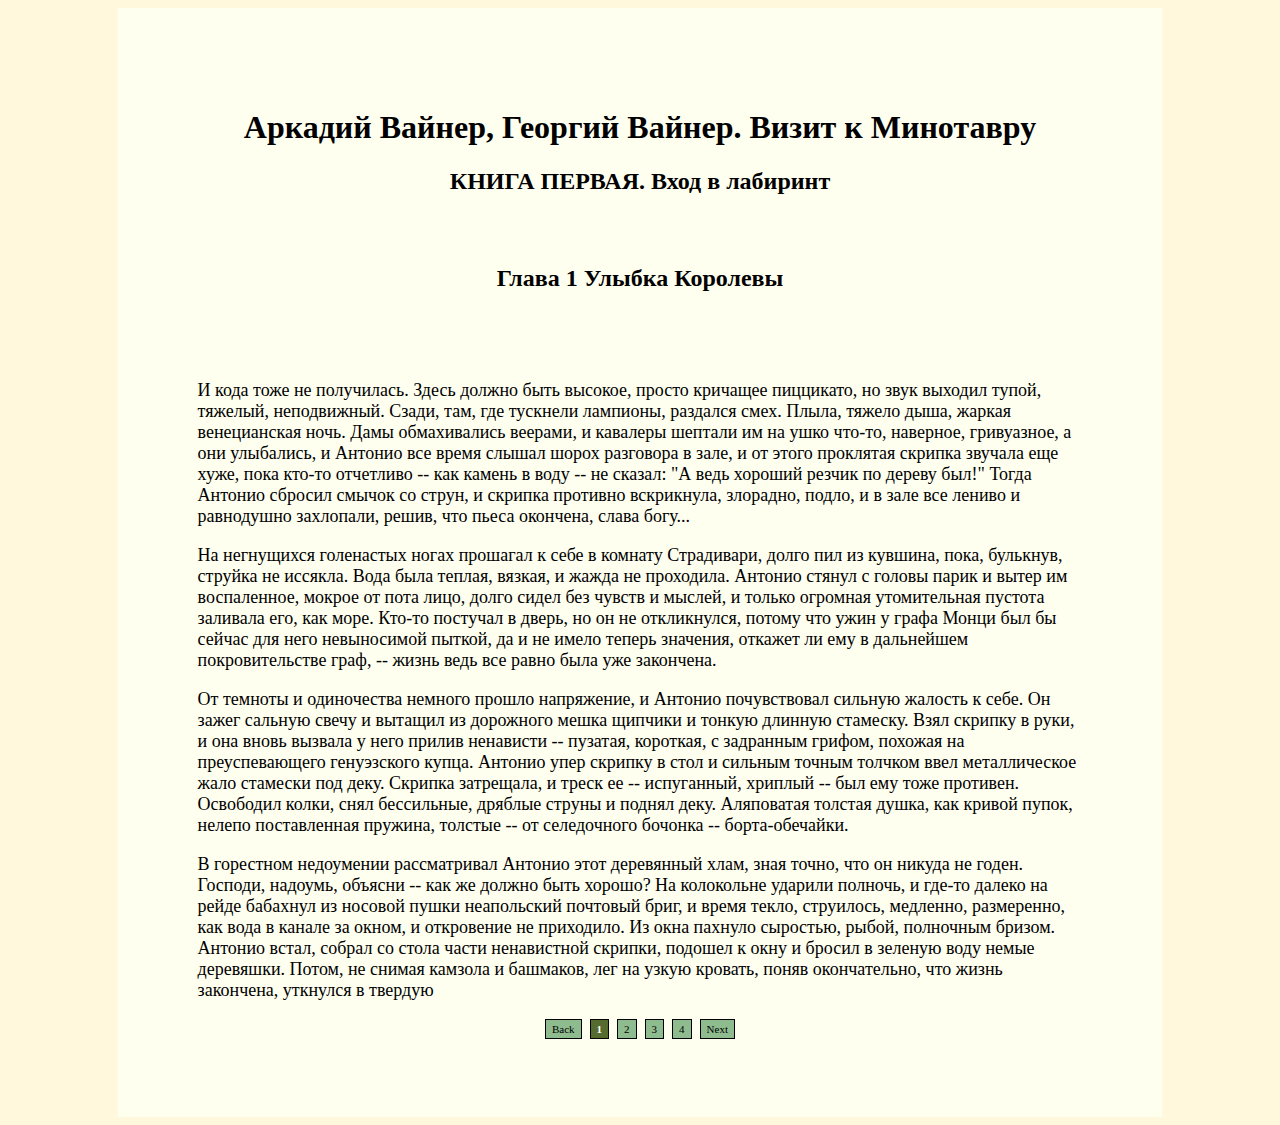
==== index.html @ 8192ee92 "dz3" ====
<!DOCTYPE html>
<html lang="en">
<head>
    <meta charset="UTF-8">
    <meta http-equiv="X-UA-Compatible" content="IE=edge">
    <meta name="viewport" content="width=device-width, initial-scale=1.0">
    <title>Аркадий Вайнер, Георгий Вайнер. Визит к Минотавру</title>
    <link rel="stylesheet" href="./css/style.css">
</head>
<body>
    <div class="container">
        <div class="header">
            <h1>Аркадий Вайнер, Георгий Вайнер. Визит к Минотавру</h1>
            <h2>КНИГА ПЕРВАЯ. Вход в лабиринт</h2>
            <h2 class="header-book-name">Глава 1 Улыбка Королевы</h2>
        </div>
        <div>
            <p>
                И  кода тоже не получилась. Здесь должно быть высокое,  просто кричащее
                пиццикато, но  звук выходил  тупой,  тяжелый,  неподвижный. Сзади, там,  где
                тускнели  лампионы, раздался смех. Плыла,  тяжело дыша,  жаркая венецианская
                ночь. Дамы  обмахивались  веерами, и  кавалеры  шептали им на  ушко  что-то,
                наверное,  гривуазное,  а они  улыбались, и Антонио все время  слышал  шорох
                разговора в зале, и от этого проклятая скрипка звучала еще хуже, пока кто-то
                отчетливо --  как камень в  воду -- не  сказал:  "А ведь хороший  резчик  по
                дереву был!" Тогда  Антонио сбросил  смычок  со  струн,  и  скрипка противно
                вскрикнула,  злорадно,  подло, и в зале все лениво  и  равнодушно захлопали,
                решив, что пьеса окончена, слава богу...
                
            </p>
            <p>На  негнущихся голенастых ногах  прошагал к себе в  комнату Страдивари,
                долго пил из кувшина, пока,  булькнув, струйка не иссякла. Вода была теплая,
                вязкая,  и  жажда не  проходила.  Антонио стянул  с головы парик  и вытер им
                воспаленное, мокрое от пота лицо, долго сидел без чувств  и мыслей, и только
                огромная  утомительная пустота  заливала  его,  как море. Кто-то постучал  в
                дверь, но он не откликнулся, потому что ужин у графа Монци был бы сейчас для
                него невыносимой пыткой,  да и не имело  теперь  значения,  откажет ли ему в
                дальнейшем покровительстве граф, -- жизнь ведь все равно была уже закончена.
            </p>
            <p>От   темноты  и   одиночества  немного  прошло  напряжение,  и  Антонио
                почувствовал сильную жалость  к себе. Он зажег  сальную свечу  и  вытащил из
                дорожного мешка щипчики и тонкую  длинную стамеску. Взял  скрипку в руки,  и
                она вновь вызвала у него прилив  ненависти -- пузатая, короткая, с задранным
                грифом, похожая на  преуспевающего генуэзского купца. Антонио упер скрипку в
                стол и  сильным точным толчком  ввел металлическое  жало  стамески под деку.
                Скрипка затрещала,  и  треск ее  --  испуганный,  хриплый --  был  ему  тоже
                противен.  Освободил колки,  снял бессильные, дряблые  струны и поднял деку.
                Аляповатая  толстая душка, как  кривой  пупок, нелепо поставленная  пружина,
                толстые -- от селедочного бочонка -- борта-обечайки.
            </p>
            <p>     В горестном  недоумении рассматривал Антонио этот деревянный хлам, зная
                точно, что он  никуда не  годен. Господи, надоумь, объясни  -- как же должно
                быть  хорошо?  На  колокольне  ударили полночь,  и где-то  далеко  на  рейде
                бабахнул  из  носовой  пушки  неапольский  почтовый  бриг,  и  время  текло,
                струилось, медленно, размеренно, как вода в канале за окном, и откровение не
                приходило. Из окна пахнуло сыростью, рыбой, полночным бризом. Антонио встал,
                собрал со стола части ненавистной скрипки, подошел к окну и бросил в зеленую
                воду немые деревяшки.  Потом, не снимая  камзола  и  башмаков, лег  на узкую
                кровать,  поняв  окончательно,  что  жизнь  закончена,  уткнулся  в  твердую
            </p>
            <div class="navigation" style="text-align: center;">
                <span>Back</span>
                <span class="current">1</span>
                <a href="page2.html">2</a>
                <a href="page2.html">3</a>
                <a href="page2.html">4</a>
                <a href="page2.html">Next</a>
            </div>


        </div>

</div>




    
</body>
</html>
---- css/style.css ----
body{
    background-color:#fff8dc;
    font-family: Georgia, "Times New Roman", Times, serif;
}

.header{
    text-align: center;
}
.header .header-book-name{
    margin: 70px;
    
}

.navigation {
    color: #666;
    border: 0px;
    font-family: Georgia, "Times New Roman", Times, serif;
}
div {
    display: block;
}
.navigation a {
    text-decoration: none;
    color: black;
    background: #8FBC8F;
    border: 1px solid rgb(0, 0, 0);
    padding: 3px 6px;
    margin: 2px;
    font-size: 11px;
}
a {
    text-decoration: none;
    color: black;
}
.navigation .current {
    border: 1px solid #040404;
    font-weight: bold;
    background: #556B2F;
    color: #fff;
}
.navigation span {
    text-decoration: none;
    background: #8FBC8F;
    padding: 3px 6px;
    margin: 2px;
    border: 1px solid #000000;
    color: rgb(0, 0, 0);
    font-size: 11px;
}

p{
    font-size:large;
    margin: 10px;
    display: block;
    margin-block-start: 1em;
    margin-block-end: 1em;
    margin-inline-start: 0px;
    margin-inline-end: 0px;
}
.container{
    max-width: 1000px;
    width: 70%;
    margin: 0 auto;
    display: grid;
    padding: 5rem;
    background-color: #FFFFF0;
}
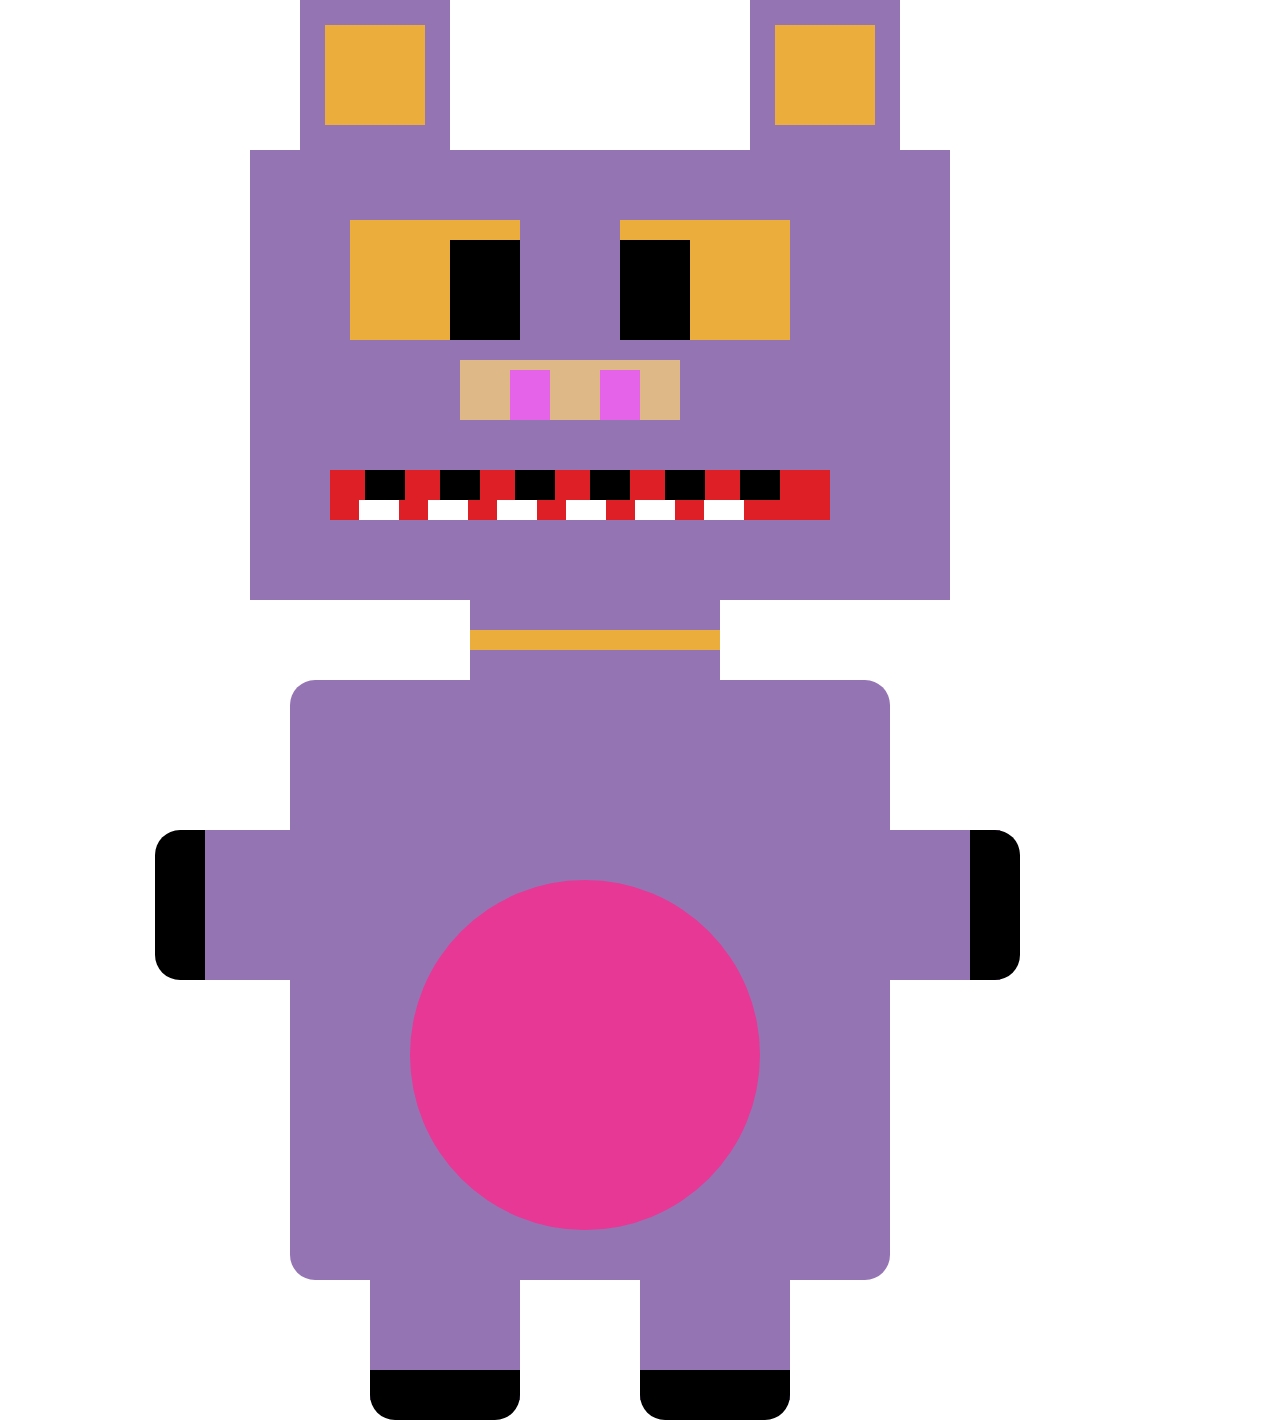
==== commit 88715bc6: "dz4" ====
--- a/index.html
+++ b/index.html
@@ -4,76 +4,78 @@
     <meta charset="UTF-8">
     <meta http-equiv="X-UA-Compatible" content="IE=edge">
     <meta name="viewport" content="width=device-width, initial-scale=1.0">
-    <title>Аркадий Вайнер, Георгий Вайнер. Визит к Минотавру</title>
-    <link rel="stylesheet" href="./css/style.css">
+    <title>MagicPig</title>
+    <link rel="stylesheet" href="style.css">
 </head>
 <body>
-    <div class="container">
-        <div class="header">
-            <h1>Аркадий Вайнер, Георгий Вайнер. Визит к Минотавру</h1>
-            <h2>КНИГА ПЕРВАЯ. Вход в лабиринт</h2>
-            <h2 class="header-book-name">Глава 1 Улыбка Королевы</h2>
+    <div>
+    <div class="wrap1">
+        <div class="back">
+            <div class="front">
+
+            </div> 
+        </div>  
+    
+
+        <div class="back">
+            <div class="front">
+
+            </div> 
+        </div>       
+    </div>
+
+
+    <div class="head">1
+        <div class="eyes"> <div class="pupil"></div> </div>
+        <div class="eyes"> <div class="pupil-second"></div> </div>
+        <div class="nose">
+            <div class="nostril"></div>
+            <div class="nostril"></div>
         </div>
-        <div>
-            <p>
-                И  кода тоже не получилась. Здесь должно быть высокое,  просто кричащее
-                пиццикато, но  звук выходил  тупой,  тяжелый,  неподвижный. Сзади, там,  где
-                тускнели  лампионы, раздался смех. Плыла,  тяжело дыша,  жаркая венецианская
-                ночь. Дамы  обмахивались  веерами, и  кавалеры  шептали им на  ушко  что-то,
-                наверное,  гривуазное,  а они  улыбались, и Антонио все время  слышал  шорох
-                разговора в зале, и от этого проклятая скрипка звучала еще хуже, пока кто-то
-                отчетливо --  как камень в  воду -- не  сказал:  "А ведь хороший  резчик  по
-                дереву был!" Тогда  Антонио сбросил  смычок  со  струн,  и  скрипка противно
-                вскрикнула,  злорадно,  подло, и в зале все лениво  и  равнодушно захлопали,
-                решив, что пьеса окончена, слава богу...
-                
-            </p>
-            <p>На  негнущихся голенастых ногах  прошагал к себе в  комнату Страдивари,
-                долго пил из кувшина, пока,  булькнув, струйка не иссякла. Вода была теплая,
-                вязкая,  и  жажда не  проходила.  Антонио стянул  с головы парик  и вытер им
-                воспаленное, мокрое от пота лицо, долго сидел без чувств  и мыслей, и только
-                огромная  утомительная пустота  заливала  его,  как море. Кто-то постучал  в
-                дверь, но он не откликнулся, потому что ужин у графа Монци был бы сейчас для
-                него невыносимой пыткой,  да и не имело  теперь  значения,  откажет ли ему в
-                дальнейшем покровительстве граф, -- жизнь ведь все равно была уже закончена.
-            </p>
-            <p>От   темноты  и   одиночества  немного  прошло  напряжение,  и  Антонио
-                почувствовал сильную жалость  к себе. Он зажег  сальную свечу  и  вытащил из
-                дорожного мешка щипчики и тонкую  длинную стамеску. Взял  скрипку в руки,  и
-                она вновь вызвала у него прилив  ненависти -- пузатая, короткая, с задранным
-                грифом, похожая на  преуспевающего генуэзского купца. Антонио упер скрипку в
-                стол и  сильным точным толчком  ввел металлическое  жало  стамески под деку.
-                Скрипка затрещала,  и  треск ее  --  испуганный,  хриплый --  был  ему  тоже
-                противен.  Освободил колки,  снял бессильные, дряблые  струны и поднял деку.
-                Аляповатая  толстая душка, как  кривой  пупок, нелепо поставленная  пружина,
-                толстые -- от селедочного бочонка -- борта-обечайки.
-            </p>
-            <p>     В горестном  недоумении рассматривал Антонио этот деревянный хлам, зная
-                точно, что он  никуда не  годен. Господи, надоумь, объясни  -- как же должно
-                быть  хорошо?  На  колокольне  ударили полночь,  и где-то  далеко  на  рейде
-                бабахнул  из  носовой  пушки  неапольский  почтовый  бриг,  и  время  текло,
-                струилось, медленно, размеренно, как вода в канале за окном, и откровение не
-                приходило. Из окна пахнуло сыростью, рыбой, полночным бризом. Антонио встал,
-                собрал со стола части ненавистной скрипки, подошел к окну и бросил в зеленую
-                воду немые деревяшки.  Потом, не снимая  камзола  и  башмаков, лег  на узкую
-                кровать,  поняв  окончательно,  что  жизнь  закончена,  уткнулся  в  твердую
-            </p>
-            <div class="navigation" style="text-align: center;">
-                <span>Back</span>
-                <span class="current">1</span>
-                <a href="page2.html">2</a>
-                <a href="page2.html">3</a>
-                <a href="page2.html">4</a>
-                <a href="page2.html">Next</a>
+        <div class="mouth">
+            <div class="teeth up">
+                <div class="teeth-black"></div>
+                <div class="teeth-black"></div>
+                <div class="teeth-black"></div>
+                <div class="teeth-black"></div>
+                <div class="teeth-black"></div>
+                <div class="teeth-black"></div>
             </div>
-
+            <div class="teeth-down">
+                <div class="teeth-white"></div>
+                <div class="teeth-white"></div>
+                <div class="teeth-white"></div>
+                <div class="teeth-white"></div>
+                <div class="teeth-white"></div>
+                <div class="teeth-white"></div>
+            </div>
+        </div>
+        <div class="neck">
+            <div class="necklace"></div>
+        </div>
+        <div class="body">
+            <div class="stomach"></div>
+            <div class="hands">
+                <div class="hand"></div>
+            </div>
+            <div class="hands-sec">
+                <div class="hand-sec"></div>
+            </div>
+            <div class="pink"></div>
+            <div class="legs">
+                <div class="leg"></div>
+            </div>
+            <div class="legs">
+                <div class="leg"></div>
+            </div>
 
         </div>
 
-</div>
+
+    </div>
 
 
-
+    </div>
 
     
 </body>
--- a/style.css
+++ b/style.css
@@ -0,0 +1,165 @@
+body{
+    padding: 0;
+    margin: 0;
+    font-size: 0;
+}
+
+.back{
+    background-color: #9574B4;
+    height: 125px;
+    width: 150px;
+    margin-left: 300px;
+    padding-top: 25px;
+    display: inline-block;
+}
+.front{
+    background-color: rgb(235, 173, 60);
+    height: 100px;
+    width: 100px;
+    margin-left: 25px;
+ }
+ 
+.head{
+    width: 700px;
+    height: 380px;
+    background-color:#9574B4;
+    margin-left: 250px;
+    padding-top: 70px;
+    display: inline-block;
+}
+.eyes{
+    width: 170px;
+    height: 100px;
+    background-color: rgb(235, 173, 60);
+    margin-left: 100px;
+    padding-top: 20px;
+    display: inline-block;
+}
+.pupil{
+    width: 70px;
+    height: 100px;
+    background-color: black;
+    margin-left: 100px;
+}
+.pupil-second{
+    width: 70px;
+    height: 100px;
+    background-color: black;
+    margin-right: 100px;
+}
+.nose{
+    width: 220px;
+    height: 50px;
+    background-color: burlywood;
+    margin-left: 210px;
+    margin-top: 20px;
+    padding-top: 10px;
+}
+.nostril{
+    width: 40px;
+    height: 50px;
+    background-color: rgb(228, 99, 233);
+    margin-left: 50px;
+    display: inline-block;
+}
+.mouth{
+    width: 500px;
+    height: 50px;
+    background: #DF1F26;
+    margin-top: 50px;
+    margin-left: 80px;
+}
+.teeth{
+
+}
+.teeth-black{
+    width: 40px;
+    height: 30px;
+    background-color: black;
+    display: inline-block;
+    margin-left: 35px;
+}
+.teeth-white{
+    width: 40px;
+    height: 20px;
+    background-color: white;
+    display: inline-block;
+    margin-left: 29px;
+}
+.neck{
+    width: 250px;
+    height: 50px;
+    background-color: #9574B4;
+    margin-top: 80px;
+    margin-left: 220px;
+    padding-top: 30px;
+}
+.necklace{
+    width: 250px;
+    height: 20px;
+    background-color: rgb(235, 173, 60);
+
+}
+.stomach{
+    height: 600px;
+    width: 600px;
+    background-color: #9574B4;
+    margin-left: 40px;
+    border-radius: 25px;
+}
+.hands{
+    width: 150px;
+    height: 150px;
+    background-color: #9574B4;
+    margin-left: -55px;
+    margin-top: -450px;
+    
+}
+.hand{
+    width: 50px;
+    height: 150px;
+    background-color: black;
+    margin-left: -40px;
+    margin-top: -450px;
+    border-radius: 25px 0 0 25px;
+
+}
+.hands-sec{
+    width: 150px;
+    height: 150px;
+    background-color: #9574B4;
+    margin-left: 600px;
+    margin-top: -150px;
+    
+}
+.hand-sec{
+    width: 50px;
+    height: 150px;
+    background-color: black;
+    margin-left: 120px;
+    border-radius: 0 25px 25px 0;
+}
+.pink{
+    width: 350px;
+    height: 350px;
+    background-color: #E73896;
+    border-radius: 50%;
+    margin-left: 160px;
+    margin-top: -100px;
+
+}
+.legs{
+    width: 150px;
+    height: 50px;
+    background-color: #9574B4;
+    margin-left: 120px;
+    padding-top: 120px;
+    display: inline-block;
+}
+.leg{
+    width: 150px;
+    height: 50px;
+    background-color: black;
+    border-radius: 0 0 25px 25px ;
+    margin-top: 20px;
+}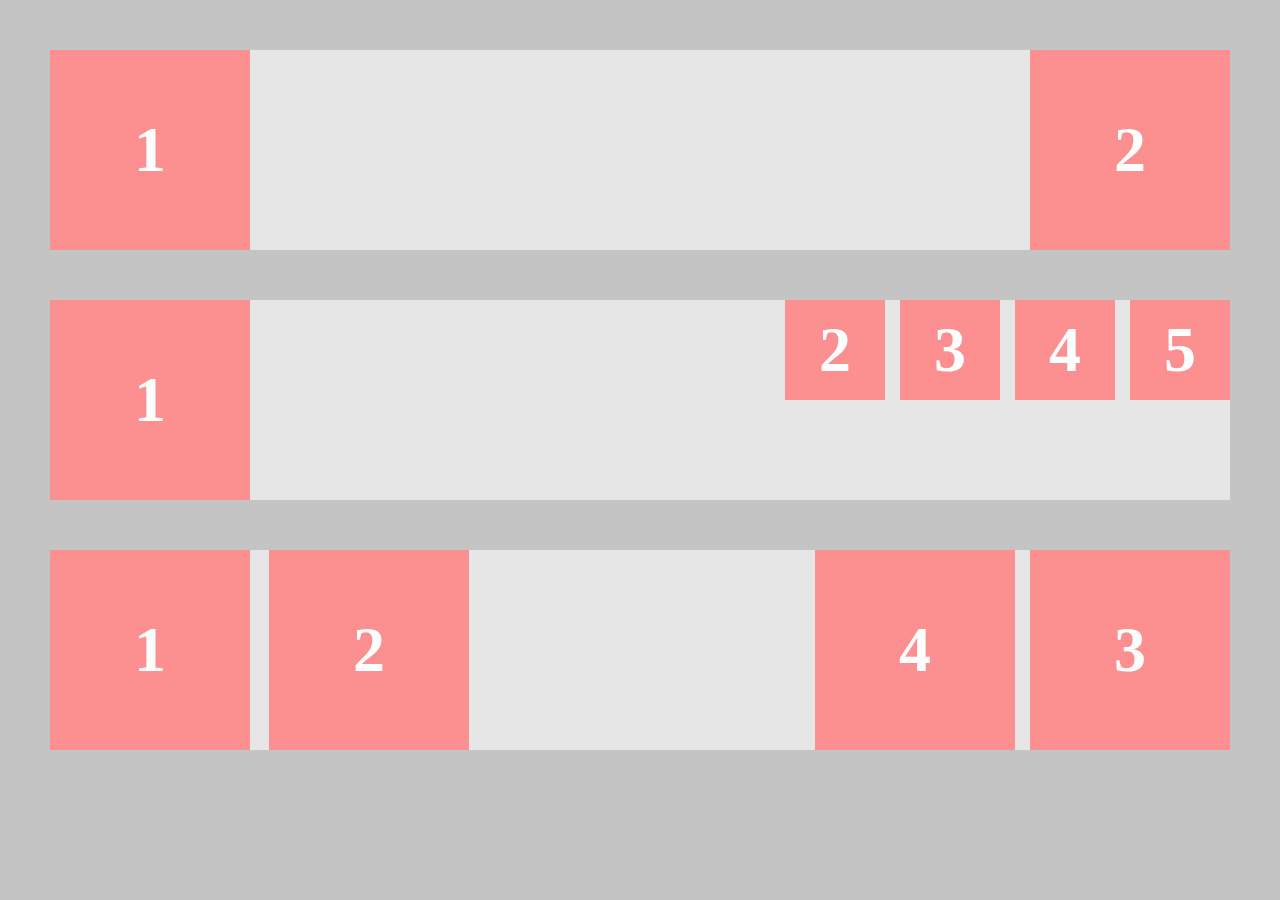
==== commit ad6e6986: "dzfloat" ====
--- a/index.html
+++ b/index.html
@@ -4,79 +4,28 @@
     <meta charset="UTF-8">
     <meta http-equiv="X-UA-Compatible" content="IE=edge">
     <meta name="viewport" content="width=device-width, initial-scale=1.0">
-    <title>MagicPig</title>
-    <link rel="stylesheet" href="style.css">
+    <title>Document</title>
+    <link rel="stylesheet" href="./css/style.css">
 </head>
 <body>
-    <div>
-    <div class="wrap1">
-        <div class="back">
-            <div class="front">
+        <div class="wrap1">
+            <div class="block1">1</div>
+            <div class="block2">2</div>
+        </div>
+        <div class="wrap2">
+            <div class="block1">1</div>
 
-            </div> 
-        </div>  
-    
-
-        <div class="back">
-            <div class="front">
-
-            </div> 
-        </div>       
-    </div>
-
-
-    <div class="head">1
-        <div class="eyes"> <div class="pupil"></div> </div>
-        <div class="eyes"> <div class="pupil-second"></div> </div>
-        <div class="nose">
-            <div class="nostril"></div>
-            <div class="nostril"></div>
+            <div class="block3">5</div>
+            <div class="block3">4</div>
+            <div class="block3">3</div>
+            <div class="block3">2</div>
         </div>
-        <div class="mouth">
-            <div class="teeth up">
-                <div class="teeth-black"></div>
-                <div class="teeth-black"></div>
-                <div class="teeth-black"></div>
-                <div class="teeth-black"></div>
-                <div class="teeth-black"></div>
-                <div class="teeth-black"></div>
-            </div>
-            <div class="teeth-down">
-                <div class="teeth-white"></div>
-                <div class="teeth-white"></div>
-                <div class="teeth-white"></div>
-                <div class="teeth-white"></div>
-                <div class="teeth-white"></div>
-                <div class="teeth-white"></div>
-            </div>
-        </div>
-        <div class="neck">
-            <div class="necklace"></div>
-        </div>
-        <div class="body">
-            <div class="stomach"></div>
-            <div class="hands">
-                <div class="hand"></div>
-            </div>
-            <div class="hands-sec">
-                <div class="hand-sec"></div>
-            </div>
-            <div class="pink"></div>
-            <div class="legs">
-                <div class="leg"></div>
-            </div>
-            <div class="legs">
-                <div class="leg"></div>
-            </div>
-
+        <div class="wrap3">
+            <div class="block4">1</div>
+            <div class="block4">2</div>
+            <div class="block5">3</div>
+            <div class="block5">4</div>
         </div>
 
-
-    </div>
-
-
-    </div>
-
-    
 </body>
 </html>--- a/css/style.css
+++ b/css/style.css
@@ -0,0 +1,52 @@
+*,body,html{
+    margin: 0;
+    padding: 0;
+    box-sizing: border-box;
+    list-style: none;
+    text-decoration: none;
+    background: #C4C4C4;
+}
+
+.wrap1,.wrap2,.wrap3{
+    margin: 50px;
+    background: #E6E6E6;
+
+}
+.block1,.block2,.block4,.block5{
+    width: 200px;
+    height: 200px;
+    background: #FC8F8F;
+    font-family: 'Roboto';
+    font-style: normal;
+    font-weight: 700;
+    font-size: 64px;
+    line-height: 200px;
+    color: #fff;
+    text-align: center;
+    display: inline-block;
+}
+.block2{
+    float: right;
+}
+.block3{
+    width: 100px;
+    height: 100px;
+    background: #FC8F8F;
+    font-family: 'Roboto';
+    font-style: normal;
+    font-weight: 700;
+    font-size: 64px;
+    line-height: 100px;
+    color: #fff;
+    text-align: center;
+    display: inline-block;
+    float: right;
+    margin-left: 15px;
+}
+.block5{
+    float: right;
+    margin-left: 15px;
+}
+.block4{
+    margin-right: 15px;
+}
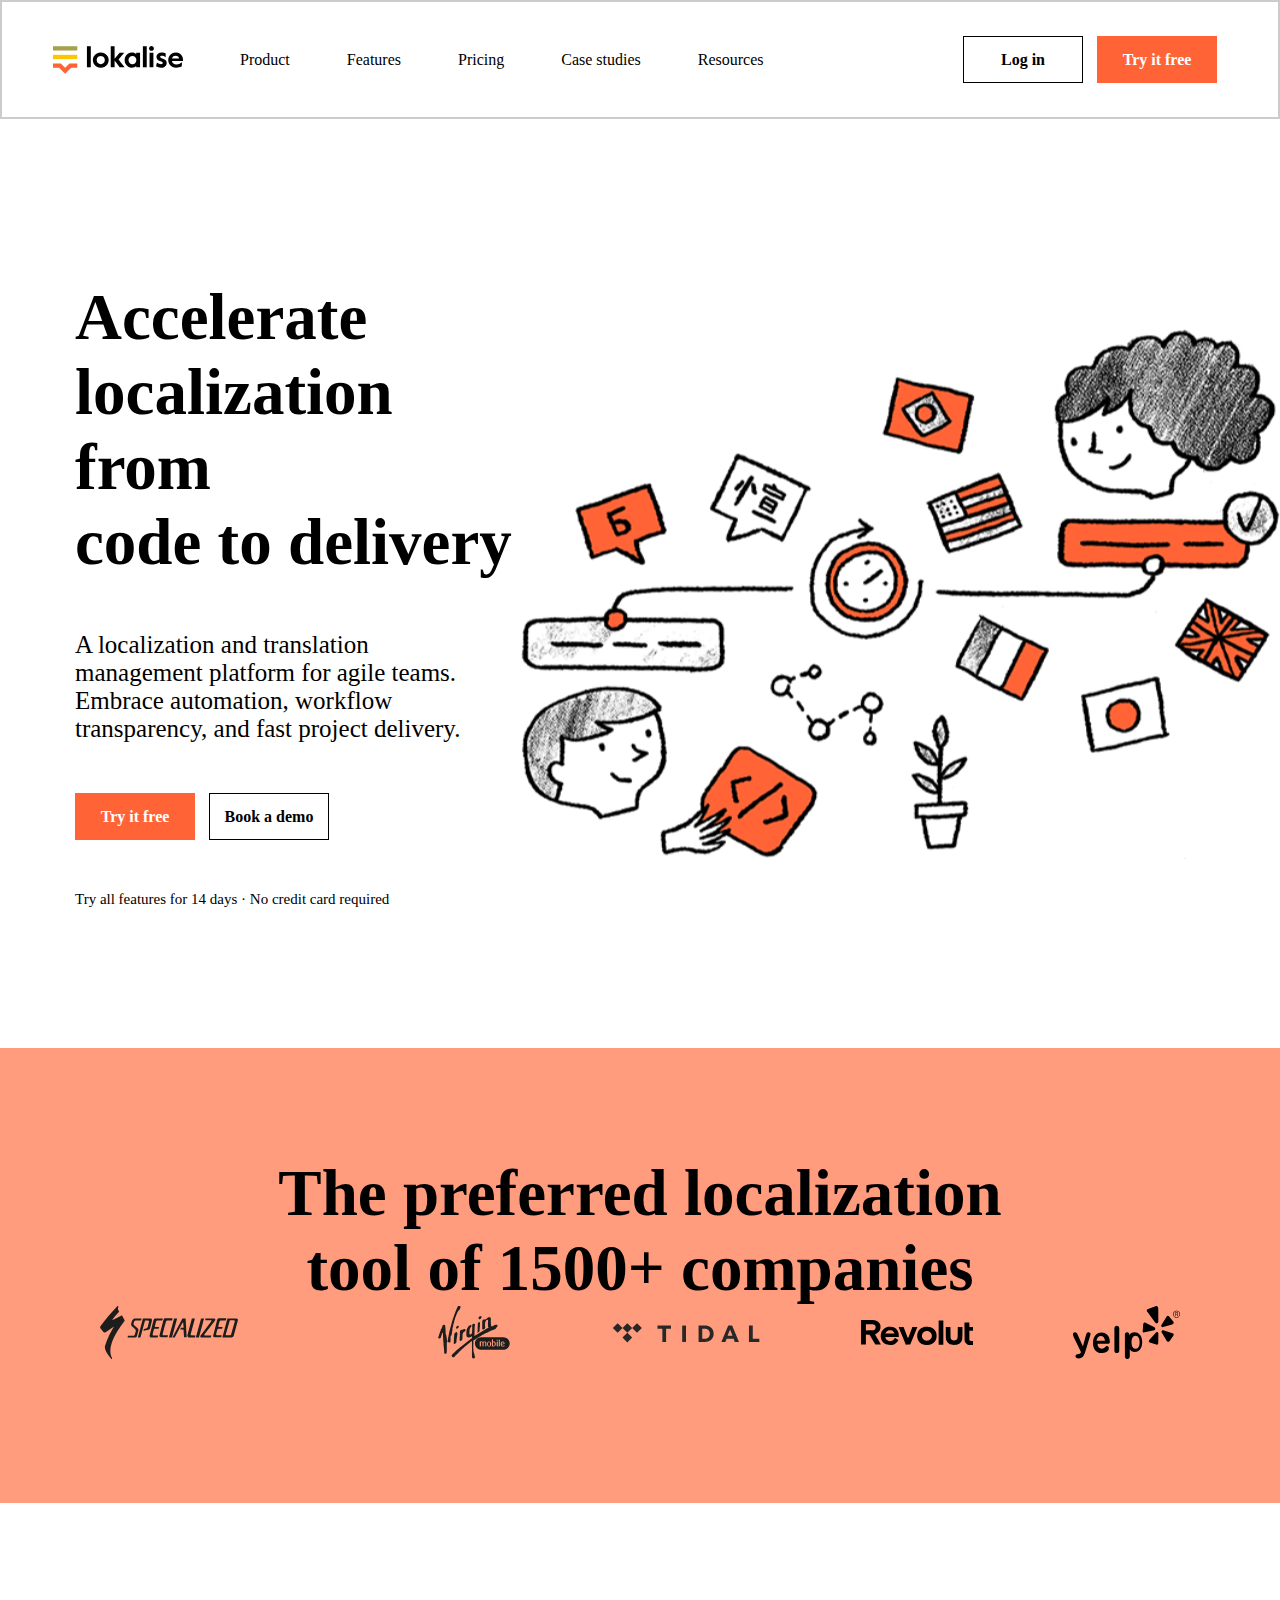
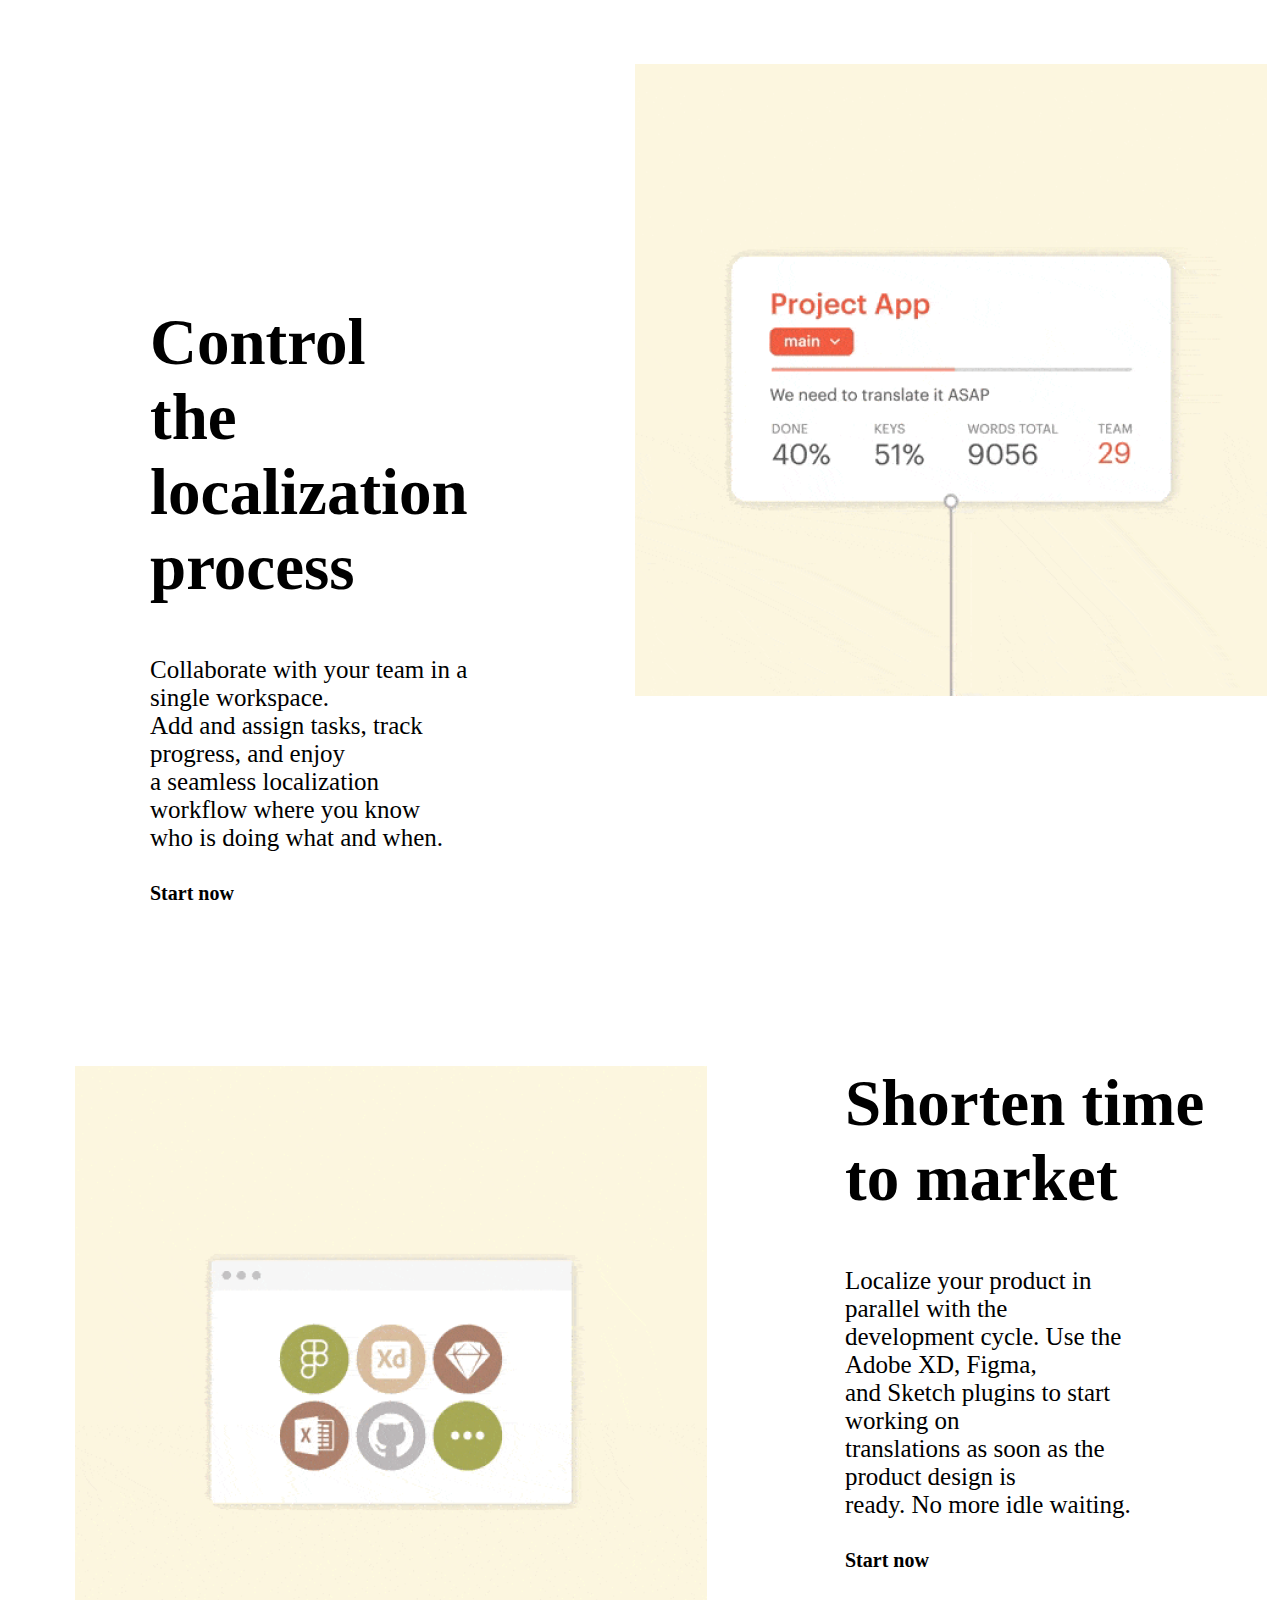
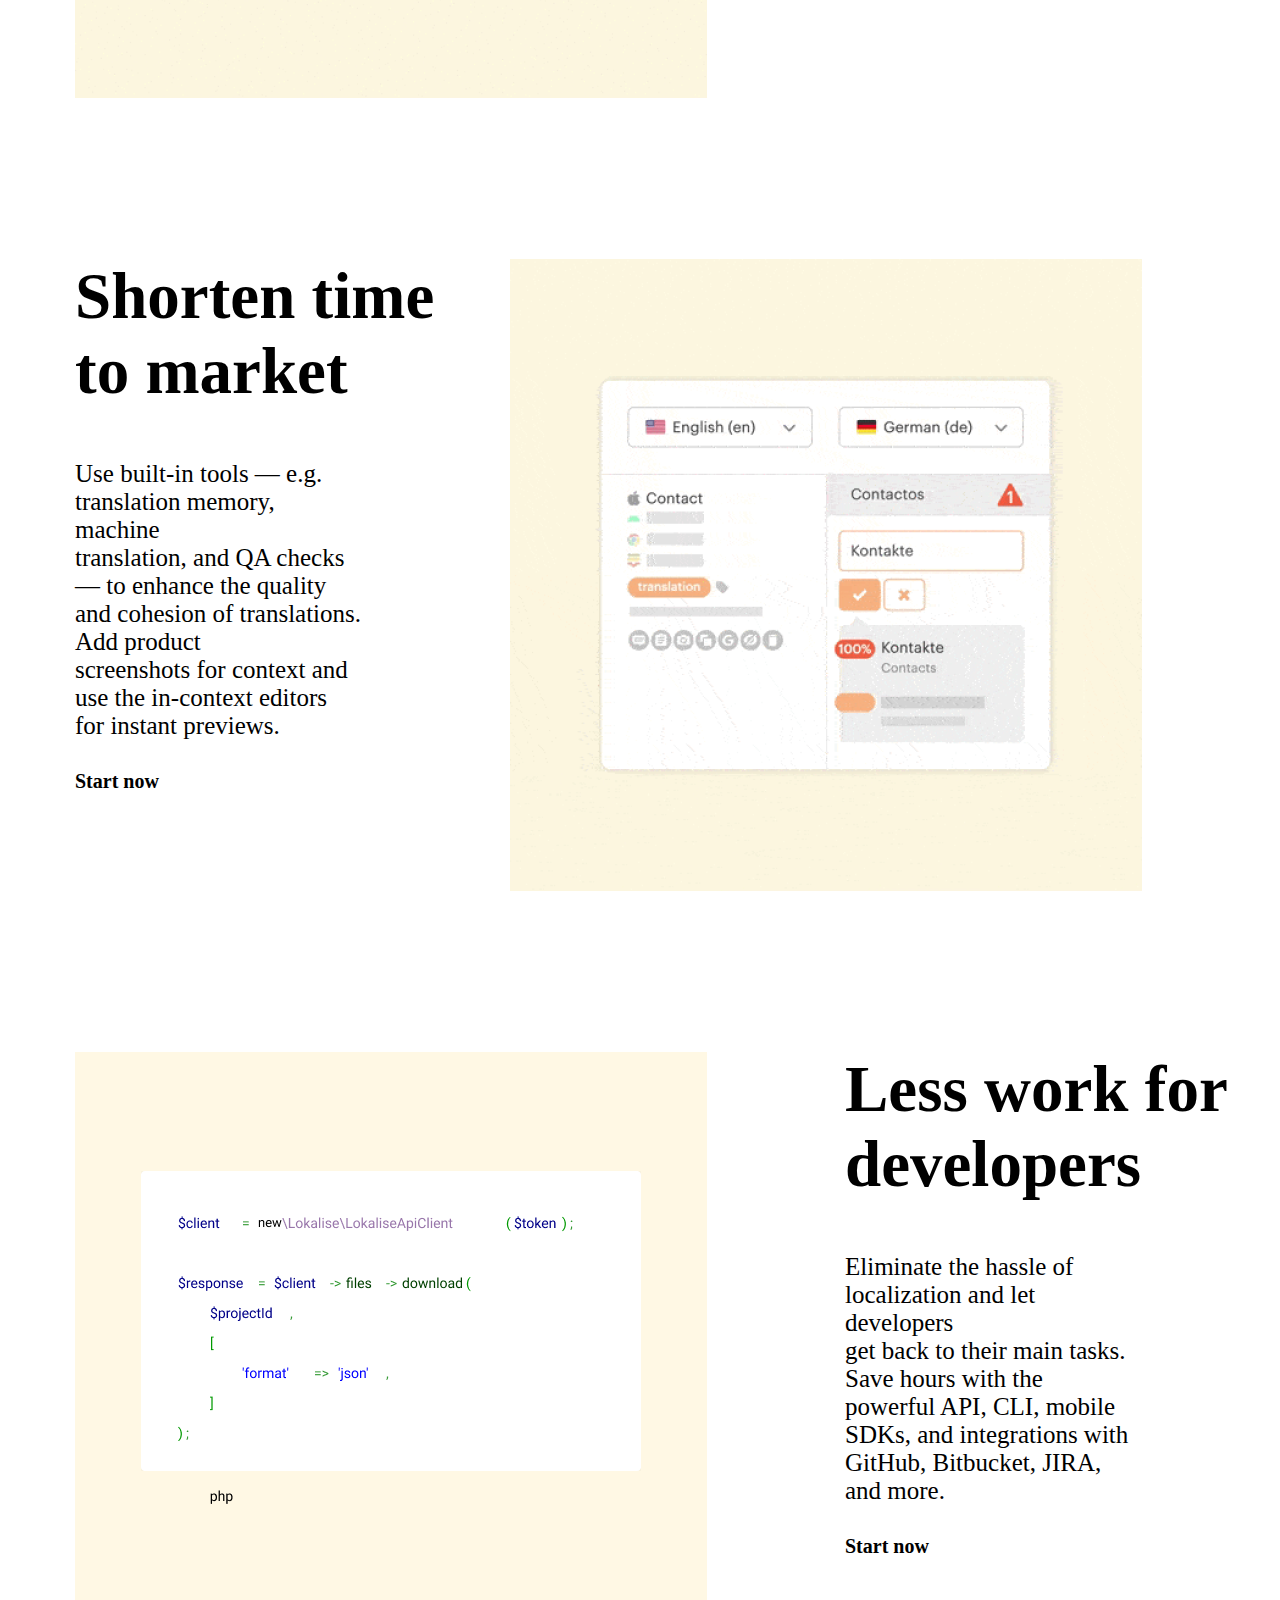
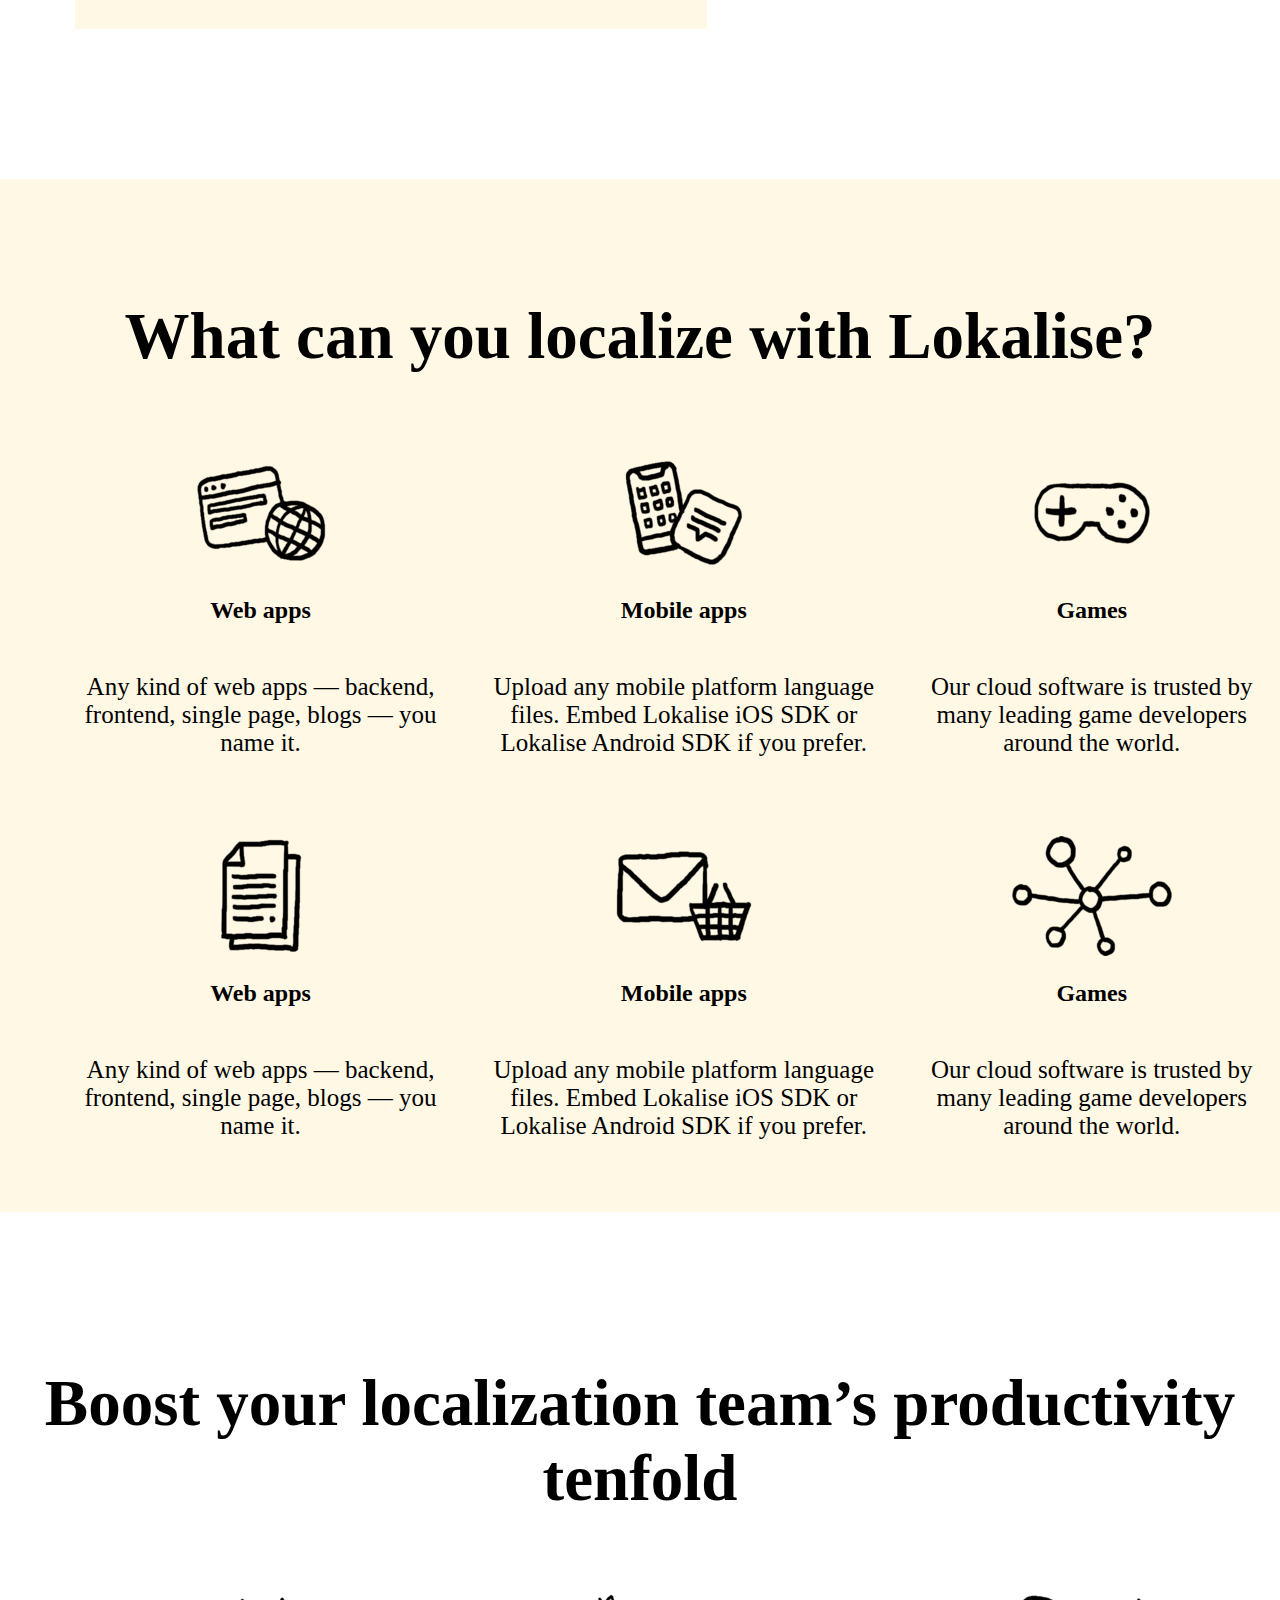
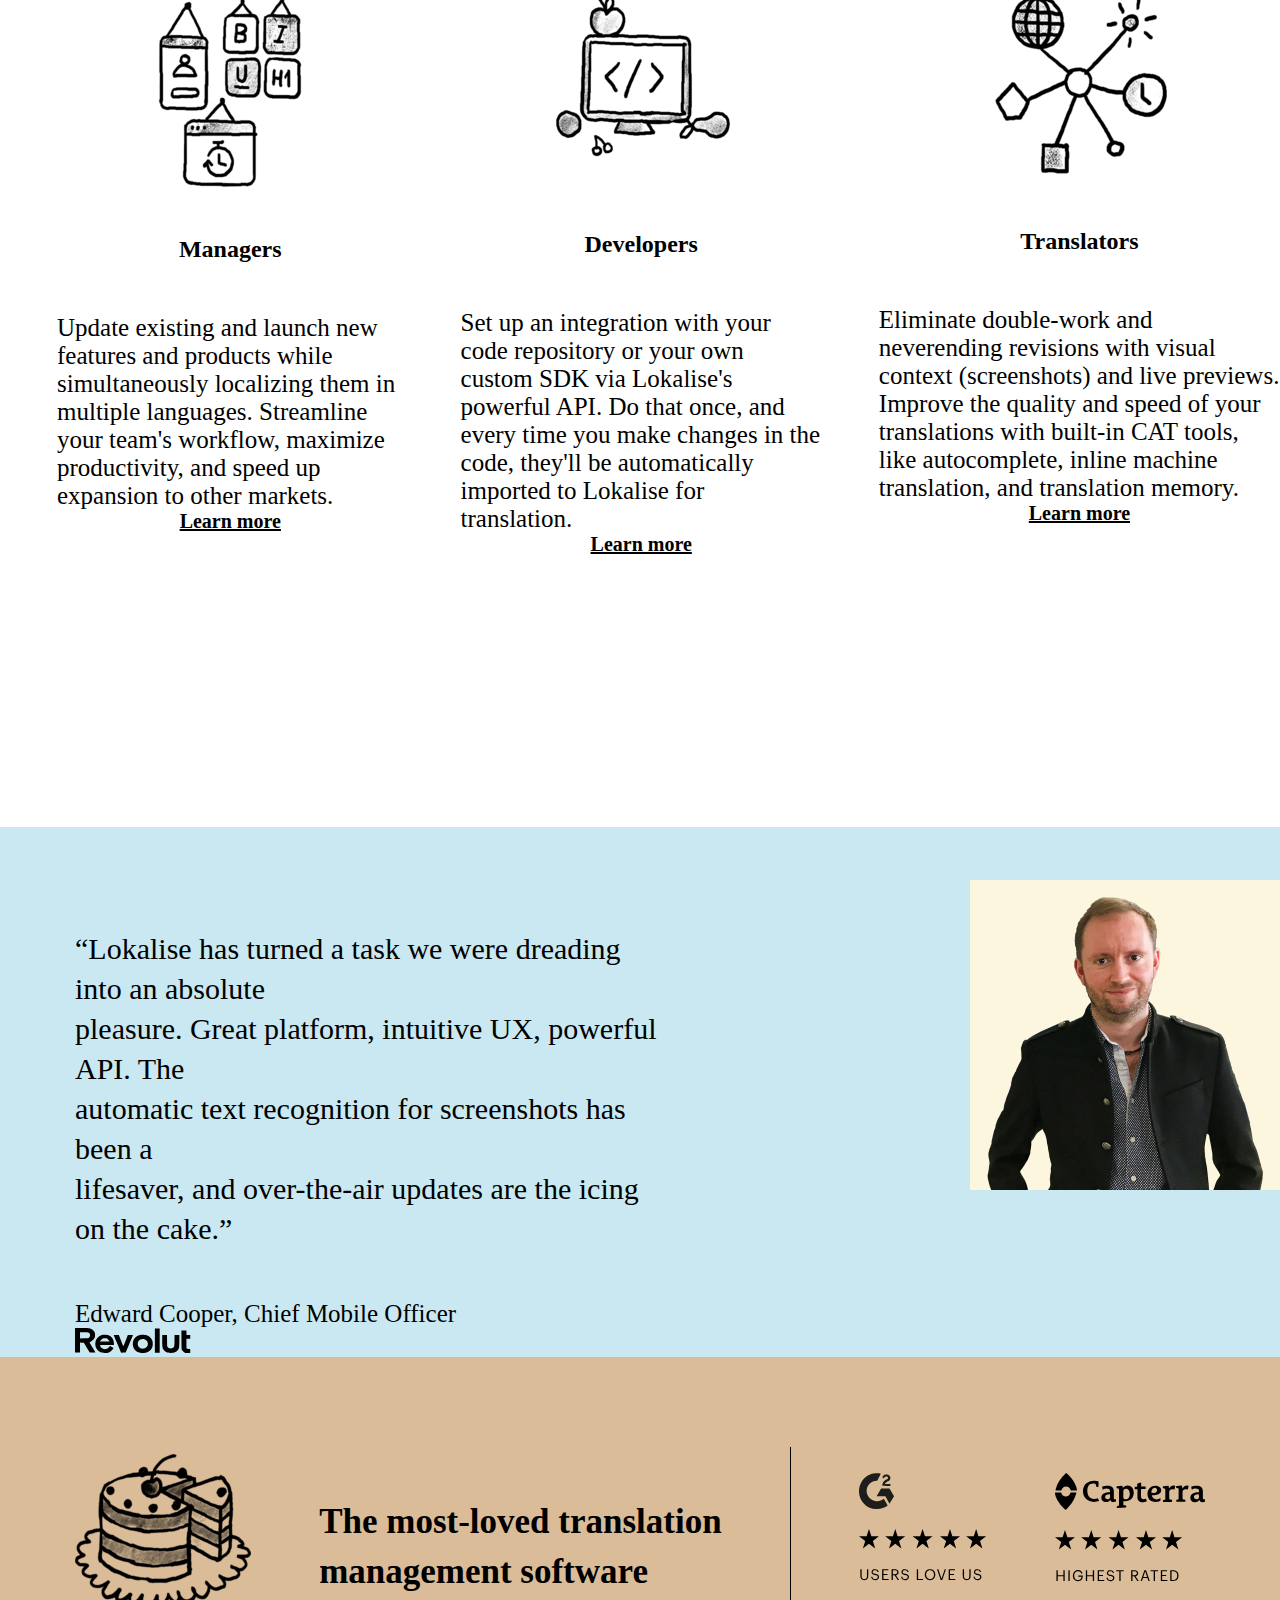
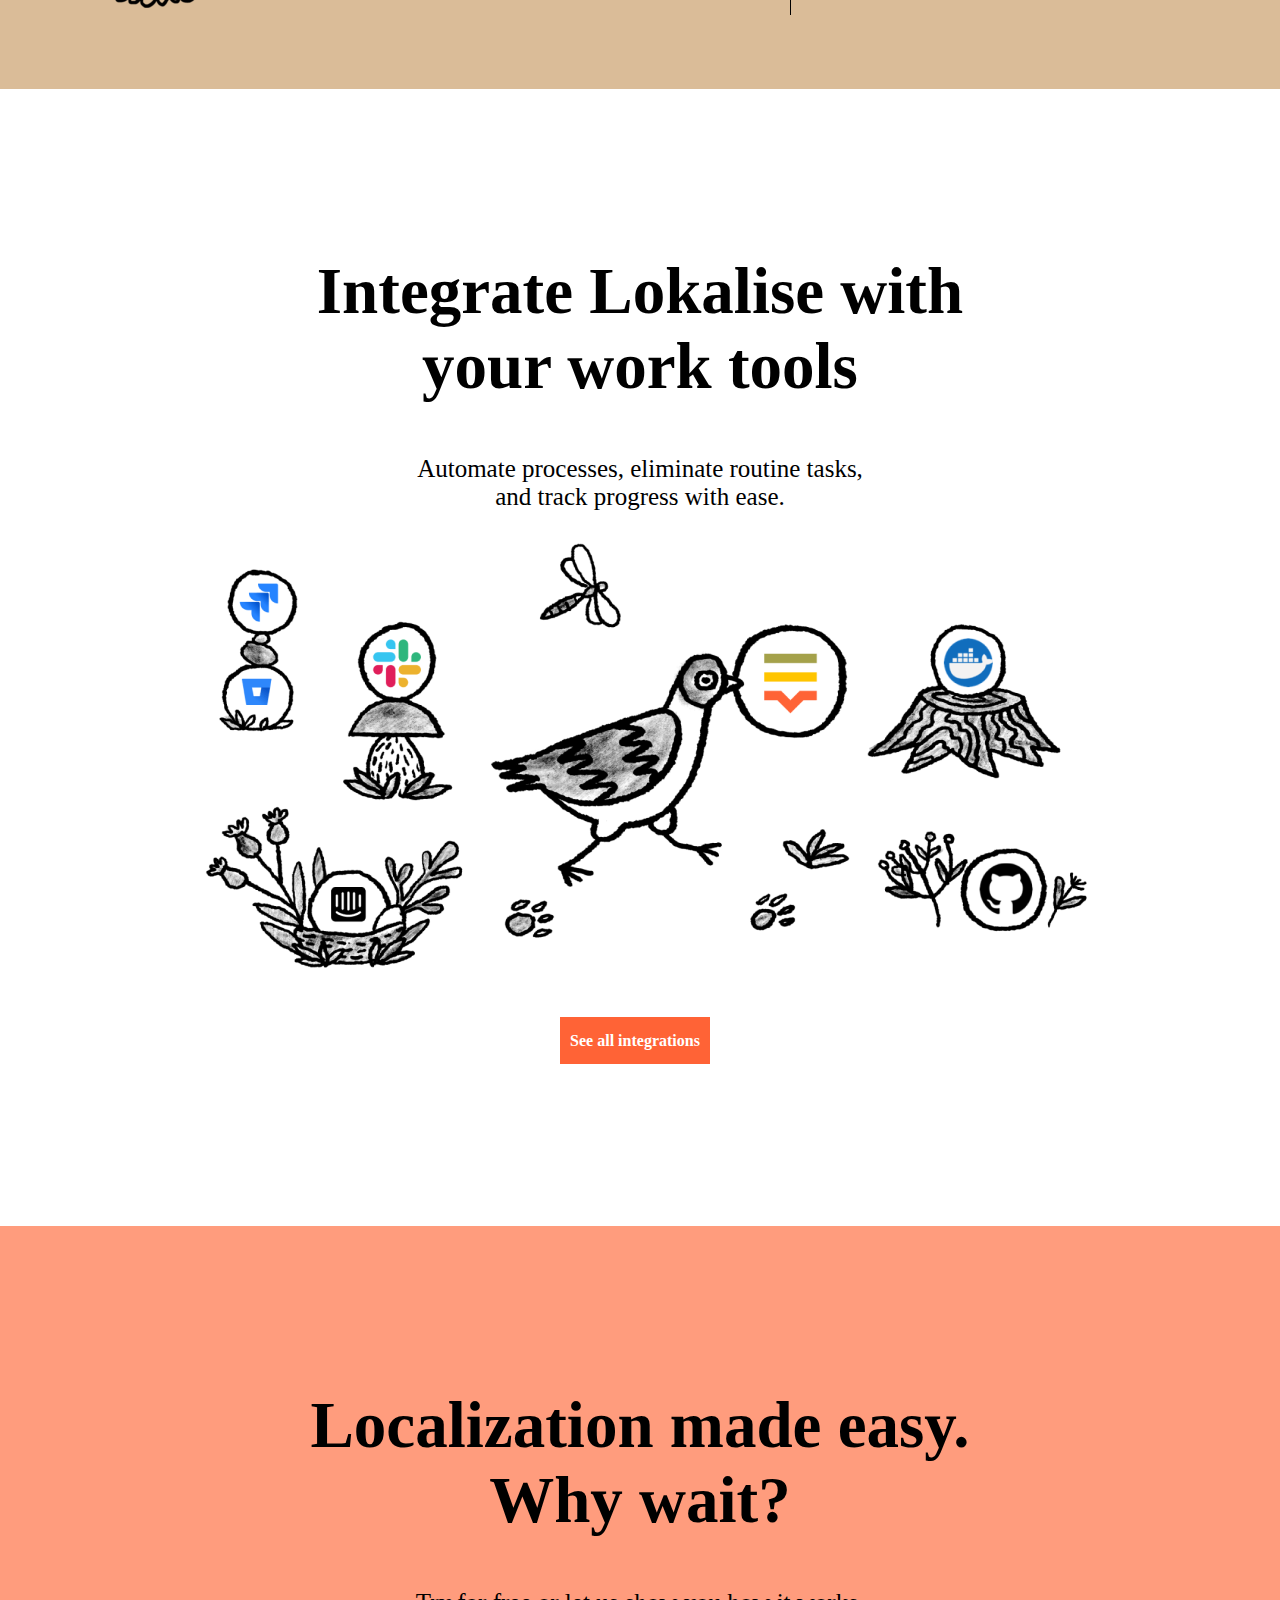
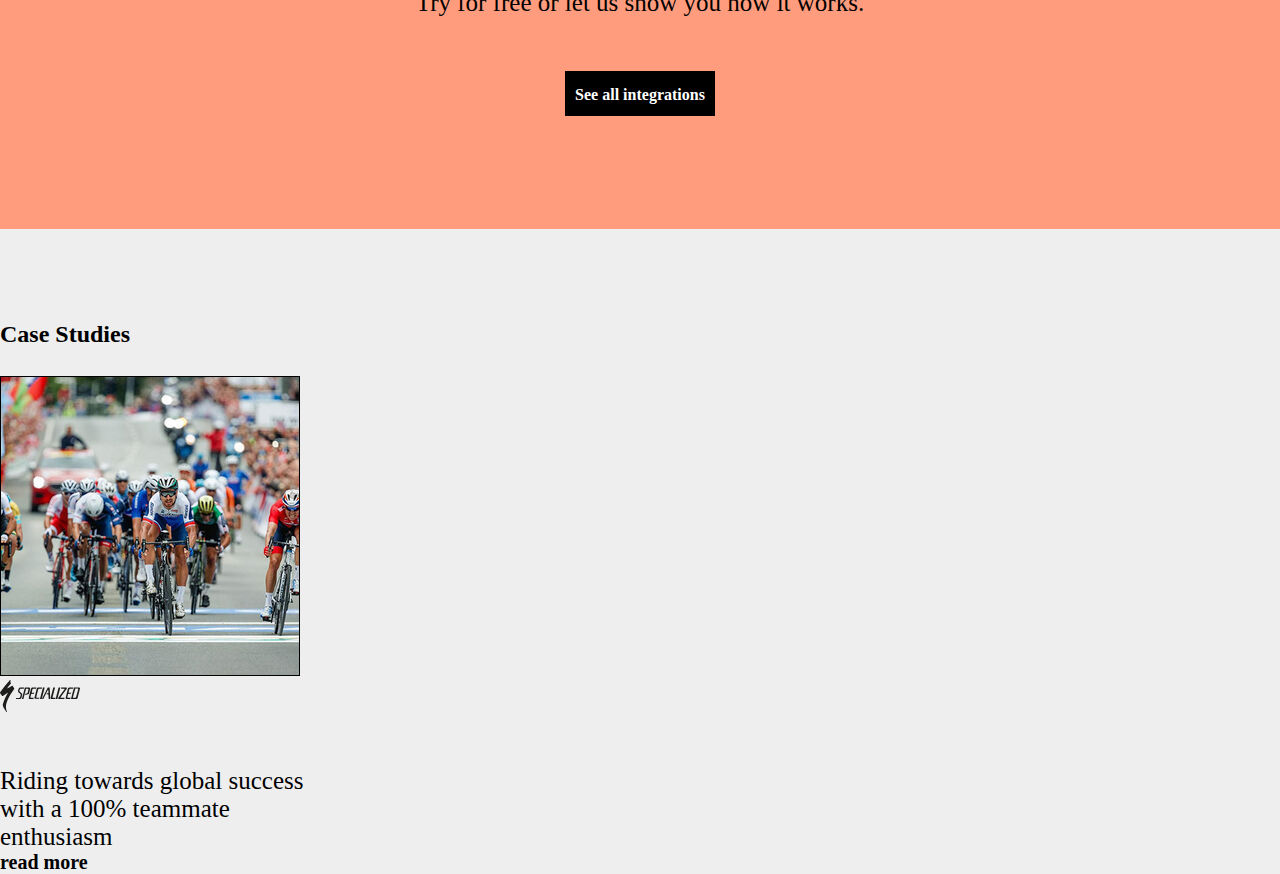
==== commit caee3a83: "main" ====
--- a/index.html
+++ b/index.html
@@ -8,24 +8,265 @@
     <link rel="stylesheet" href="./css/style.css">
 </head>
 <body>
-        <div class="wrap1">
-            <div class="block1">1</div>
-            <div class="block2">2</div>
-        </div>
-        <div class="wrap2">
-            <div class="block1">1</div>
-
-            <div class="block3">5</div>
-            <div class="block3">4</div>
-            <div class="block3">3</div>
-            <div class="block3">2</div>
-        </div>
-        <div class="wrap3">
-            <div class="block4">1</div>
-            <div class="block4">2</div>
-            <div class="block5">3</div>
-            <div class="block5">4</div>
-        </div>
-
+
+    <!-- HEADER -->
+
+    <section>
+        <div class="menu">
+            <div class="nav-menu">
+                <img src="./images/icon1.svg" alt="">
+                <nav>
+                    <ul class="nav">
+                        <li><a href="#"></a>Product</li>
+                        <li><a href="#"></a>Features</li>
+                        <li><a href="#"></a>Pricing</li>
+                        <li><a href="#"></a>Case studies</li>
+                        <li><a href="#"></a>Resources</li>
+                    </ul>
+                </nav>
+            </div>
+            <div class="button-sec">
+                <button class="btn log">Log in</button>
+                <button class="btn try">Try it free</button>
+            </div> 
+        </div>
+    </section>
+
+    <!-- PAGE 1 MAIN -->
+
+    <section>
+        <div class="wrap-main">
+            <div class="main-text">
+                <h1>Accelerate <br> localization from <br> code to delivery</h1>
+            <p>A localization and translation <br> management platform for agile teams. <br> Embrace automation, workflow <br> transparency, and fast project delivery.</p>
+            <div class="button-main">
+                <button class="btn try">Try it free</button>
+                <button class="btn log">Book a demo</button>
+            </div> 
+            <p class="features">Try all features for 14 days · No credit card required</p>
+            </div>
+            <img src="./images/icon-main.svg" alt="">
+        </div>
+    </section>
+
+    <!-- PAGE 2 COMPANIES -->
+
+    <section>
+        <div class="wrap-section">
+            <h1>The preferred localization <br> tool of 1500+ companies</h1>
+           <div class="companies-items">
+            <img src="./images/icon-sec.svg" alt="">
+            <img src="./images/icon1-sec.svg" alt="">
+            <img src="./images/icon2-sec.svg" alt="">
+            <img src="./images/icon3-sec.svg" alt="">
+            <img src="./images/icon4-sec.svg" alt="">
+            <img src="./images/icon5-sec.svg" alt="">
+           </div>
+        </div>
+    </section>
+
+    <!-- PAGE 3 Control the localization process -->
+
+    <section>
+        <div class="wrap-main control-page">
+            <div class="main-text page-third">
+                <h1>Control the <br> localization process</h1>
+                <p class="collab">Collaborate with your team in a single workspace. <br> Add and assign tasks, track progress, and enjoy <br> a seamless localization workflow where you know <br> who is doing what and when.</p>
+                <span>Start now</span>
+            </div>
+            <img class="third-page-img" src="./images/page3.png" alt="">
+        </div>
+    </section>
+
+    <!-- PAGE 4 Shorten time to market -->
+    
+    <section>
+        <div class="wrap-main market-page">
+            <div class="main-text page-fourth">
+                <h1>Shorten time <br> to market</h1>
+                <p class="localize">Localize your product in parallel with the <br> development cycle. Use the Adobe XD, Figma, <br> and Sketch plugins to start working on <br> translations as soon as the product design is <br> ready. No more idle waiting.</p>
+                <span>Start now</span>
+            </div>
+            <img class="fourth-page-img" src="./images/page4.png" alt="">
+        </div>
+    </section>
+
+    <!-- PAGE 5 Ensure quality -->
+
+    <section>
+        <div class="wrap-main quality-page">
+            <div class="main-text page-fifth">
+                <h1>Shorten time <br> to market</h1>
+                <p class="localize">Use built-in tools — e.g. translation memory, machine <br> translation, and QA checks — to enhance the quality <br> and cohesion of translations. Add product <br> screenshots for context and use the in-context editors <br> for instant previews.</p>
+                <span>Start now</span>
+            </div>
+            <img class="fifth-page-img" src="./images/page5.png" alt="">
+        </div>
+    </section>
+
+    <!-- PAGE 6 Less work for developers -->
+
+    <section>
+        <div class="wrap-main market-page">
+            <div class="main-text page-sixth">
+                <h1>Less work for <br> developers</h1>
+                <p class="localize">Eliminate the hassle of localization and let developers <br> get back to their main tasks. Save hours with the <br> powerful API, CLI, mobile SDKs, and integrations with <br>  GitHub, Bitbucket, JIRA, and more.</p>
+                <span>Start now</span>
+            </div>
+            <img class="sixth-page-img" src="./images/page6.png" alt="">
+        </div>
+    </section>
+
+    <!-- PAGE 7 What can you localize with Lokalise? -->
+
+    <section>
+        <div class="lokalise">
+            <h1>What can you localize with Lokalise?</h1>
+            <div class="icon-items">
+                <ul class="list-items">
+                    <li>
+                        <img src="./images/Rectangle.svg" alt="">
+                        <h2 class="item-names">Web apps</h2>
+                        <p class="list-items">Any kind of web apps — backend, <br> frontend, single page, blogs — you <br> name it.</p>
+                    </li>
+                    <li>
+                        <img src="./images/Rectangle.png" alt="">
+                        <h2 class="item-names">Mobile apps</h2>
+                        <p class="list-items">Upload any mobile platform language <br> files. Embed Lokalise iOS SDK or <br> Lokalise Android SDK if you prefer. </p>
+                    </li>
+                    <li>
+                        <img src="./images/Rectangle (1).png" alt="">
+                        <h2 class="item-names">Games</h2>
+                        <p class="list-items">Our cloud software is trusted by <br> many leading game developers <br> around the world.</p>
+                    </li>
+                </ul>
+            </div>
+            <div class="icon-items">
+                <ul class="list-items">
+                    <li>
+                        <img src="./images/Rectangle (2).png" alt="">
+                        <h2 class="item-names">Web apps</h2>
+                        <p class="list-items">Any kind of web apps — backend, <br> frontend, single page, blogs — you <br> name it.</p>
+                    </li>
+                    <li>
+                        <img src="./images/Rectangle (3).png" alt="">
+                        <h2 class="item-names">Mobile apps</h2>
+                        <p class="list-items">Upload any mobile platform language <br> files. Embed Lokalise iOS SDK or <br> Lokalise Android SDK if you prefer. </p>
+                    </li>
+                    <li>
+                        <img src="./images/Rectangle (4).png" alt="">
+                        <h2 class="item-names">Games</h2>
+                        <p class="list-items">Our cloud software is trusted by <br> many leading game developers <br> around the world.</p>
+                    </li>
+                </ul>
+            </div>
+        </div>
+        
+
+    </section>
+
+    <!-- PAGE 8 Boost your localization team’s productivity tenfold -->
+    
+    <section>
+        <div class="productivity-section">
+            <h1>Boost your localization team’s productivity tenfold</h1>
+            <div class="icon-items">
+                <ul class="list-items-poductivity-section">
+                    <li>
+                        <img src="./images/boost-im.png" alt="">
+                        <h2 class="item-names-prod-section mang">Managers</h2>
+                        <p class="list-items-productivity">Update existing and launch new features and products while simultaneously localizing them in multiple languages. Streamline your team's workflow,  maximize productivity, and speed up expansion to other markets.</p>
+                        <span  class="learn-more">Learn more</span>
+                    </li>
+                    <li>
+                        <img src="./images/boost-im2.png" alt="">
+                        <h2 class="item-names-prod-section dev">Developers</h2>
+                        <p class="list-items-productivity">Set up an integration with your code repository or your own custom SDK via Lokalise's powerful API. Do that once, and every time you make changes in the code, they'll be automatically imported to Lokalise for translation.</p>
+                        <span class="learn-more">Learn more</span>
+                    </li>
+                    <li>
+                        <img src="./images/boost-im3.png" alt="">
+                        <h2 class="item-names-prod-section">Translators</h2>
+                        <p class="list-items-productivity">Eliminate double-work and neverending revisions with visual context (screenshots) and live previews. Improve the quality and speed of your translations with built-in CAT tools, like autocomplete, inline machine translation, and translation memory.</p>
+                        <span class="learn-more">Learn more</span>
+                    </li>
+                </ul>
+            </div>
+        </div>
+
+        <!-- PAGE 9 REVOLUT -->
+
+        <section>
+            <div class="revolut-wrap">
+                <div class="revolut-section">
+                    <p class="description-text">“Lokalise has turned a task we were dreading into an absolute <br> pleasure. Great platform, intuitive UX, powerful API. The <br> automatic text recognition for screenshots has been a <br> lifesaver, and over-the-air updates are the icing on the cake.”</p>
+                    <p>Edward Cooper, Chief Mobile Officer</p>
+                    <img src="./images/revolut.svg" alt="">
+                </div>
+                <img class="revolut-img" src="./images/officer-img.png" alt="">
+            </div>
+        </section>
+        
+        <!-- PAGE 10 The most-loved translation management software -->
+
+        <section>
+            <div class="management-software-section">
+                <div class="content-wrap">
+                    <img src="./images/cake.svg" alt="">
+                    <h2 class="content-descritption">The most-loved translation <br> management software</h2>
+                    <img src="./images/hr.png" alt="">
+                    <img src="./images/frame-manag.svg" alt="">
+                    <img src="./images/frame-manag2.svg" alt="">
+                </div>
+            </div>
+        </section>
+    
+        <!-- PAGE 11 Integrate Lokalise with your work tools -->
+
+        <section>
+            <div class="main-content-wrap">
+                <h1>Integrate Lokalise with <br> your work tools</h1>
+                <p class="tools-description">Automate processes, eliminate routine tasks, <br> and track progress with ease.</p>
+                <img src="./images/work-tools.png" alt="">
+            </div>
+            <div class="tools-btn">
+                <button class="btn try tools">See all integrations</button>
+            </div>
+            
+        </section>
+
+        <!-- PAGE 11 Localization made easy. Why wait? -->
+
+        <section>
+            <div class="localization-easy-wrap">
+                <div class="main-content-wrap-localization-easy">
+                    <h1 class="main-text-localise">Localization made easy. <br> Why wait?</h1>
+                    <p class="localization-easy-description">Try for free or let us show you how it works.</p>
+                </div>
+                <div class="localization-easy-btn">
+                    <button class="btn localization-easy">See all integrations</button>
+                </div>
+            </div>
+            
+            
+        </section>
+
+        <!-- PAGE 12 CASE STUDIES -->
+
+        <section>
+            <div class="case-studies-section">
+                <div  class="case-stidies-main">
+                    <h2 class="main-texts-case">Case Studies</h2>
+                    <img src="./images/cas-studies.png" alt="">
+                    <br><img src="./images/case-studies-icon.svg" alt="">
+                    <p>Riding towards global success <br> with a 100% teammate <br> enthusiasm</p>
+                    <span>read more</span>
+                </div>
+            </div>
+        </section>
+
+
+    
+    
 </body>
 </html>--- a/css/style.css
+++ b/css/style.css
@@ -1,52 +1,249 @@
+
 *,body,html{
     margin: 0;
     padding: 0;
     box-sizing: border-box;
     list-style: none;
     text-decoration: none;
-    background: #C4C4C4;
-}
-
-.wrap1,.wrap2,.wrap3{
-    margin: 50px;
-    background: #E6E6E6;
-
-}
-.block1,.block2,.block4,.block5{
-    width: 200px;
-    height: 200px;
-    background: #FC8F8F;
-    font-family: 'Roboto';
-    font-style: normal;
-    font-weight: 700;
-    font-size: 64px;
-    line-height: 200px;
+    font-family: 'Graphik LC TT';
+}
+.nav-menu{
+    display: flex;
+    align-items: center;
+}
+.nav{
+    display: flex;
+}
+li{
+    margin-left: 57px;
+    cursor: pointer;
+}
+.menu{
+    border: 2px solid #CCCCCC;
+    min-height: 95px;
+    padding: 34px 51px;
+    display: flex;
+    justify-content: space-between;
+
+}
+.btn{
+    display: inline-block;
+    width: 120px;
+    border: 1px solid black;
+    text-align: center;
+    line-height: 45px;
+    font-weight: 600;
+    font-size: 16px;
+    cursor: pointer;
+}
+.log{
+    background: #fff;
+    margin-right: 10px;
+
+}
+.try{
+    background: #FF6336;
     color: #fff;
-    text-align: center;
-    display: inline-block;
-}
-.block2{
-    float: right;
-}
-.block3{
-    width: 100px;
-    height: 100px;
-    background: #FC8F8F;
-    font-family: 'Roboto';
-    font-style: normal;
-    font-weight: 700;
-    font-size: 64px;
-    line-height: 100px;
+    border: 1px solid #FF6336;
+    margin-right: 10px;
+}
+.wrap-main{
+    margin-left: 75px;
+    margin-top: 161px;
+    display: flex;
+}
+h1{
+    font-size: 65px;
+    font-weight: 600;
+
+}
+p{
+    font-weight: 400px;
+    font-size: 25px;
+    margin-top: 51px;
+}
+.button-main{
+    margin-top: 50px;
+}
+.features{
+    font-size: 15px;
+}
+.wrap-section{
+    min-height: 455px;
+    background: #FF9C7D;
+    margin-top: 140px;
+    text-align: center;
+    padding-top: 108px;
+}
+.companies-items{
+    display: flex;
+    justify-content: space-between;
+    align-items: center;
+    flex-wrap: wrap;
+    margin: 0 100px 0 100px;
+}
+.page-third{
+    margin-top: 241px;
+    margin-left: 75px;
+}
+span{
+    font-weight: bold;
+    font-size: 20px;
+}
+.collab{
+    margin-bottom: 30px;
+}
+.third-page-img{
+    margin-left: 167px;
+    max-width: 632px;
+    max-height: 632px;
+    margin-right: 75px;
+}
+.market-page{
+    flex-direction: row-reverse;
+}
+.fourth-page-img{
+    margin-right: 138px;
+    max-width: 632px;
+    max-height: 632px;
+    
+}
+.localize{
+    margin-bottom: 30px;
+    margin-right: 145px;
+}
+.fifth-page-img{
+    margin-right: 138px;
+    max-width: 632px;
+    max-height: 632px;
+    
+}
+.sixth-page-img{
+    margin-right: 138px;
+    max-width: 632px;
+    max-height: 632px;
+    
+}
+.lokalise{
+    min-height: 1033px;
+    margin-top: 150px;
+    padding-top: 120px;
+    background: #FFF8E4;
+    text-align: center;
+}
+.list-items{
+    display: flex;
+    justify-content: center;
+    margin-top: 79px;
+    
+}
+.item-names{
+    margin-top: 20px;
+    margin-bottom: -30px;
+}
+.productivity-section{
+    margin-top: 154px;
+    text-align: center;
+}
+.learn-more{
+    text-decoration-line: underline;
+}
+.list-items-poductivity-section{
+    display: flex;
+    margin-top: 75px;
+    justify-content: center;
+}
+.list-items-productivity{
+    text-align: left;
+}
+.item-names-prod-section{
+    margin-top: 50px;
+}
+.dev{
+    margin-top: 70px;
+}
+.mang{
+    margin-top: 40px;
+}
+.revolut-wrap{
+    min-height: 468px;
+    background: #C9E8F2;
+    display: flex;
+    margin-top: 271px;
+}
+.revolut-section{
+    text-align: left;
+    margin-top: 51px;
+    margin-left: 75px;
+}
+.description-text{
+    font-weight: 400;
+    font-size: 30px;
+    line-height: 40px;
+}
+.revolut-img{
+    max-width: 310px;
+    max-height: 310px;
+    margin-left: 300px;
+    margin-top: 53px;
+}
+.management-software-section{
+    min-height: 332px;
+    background: #DABC98;
+    padding-top: 90px;
+}
+.content-wrap{
+    display: flex;
+    justify-content: space-between;
+    margin-left: 75px;
+    margin-right: 75px;
+}
+.content-descritption{
+    font-weight: 600px;
+    font-size: 35px;
+    line-height: 50px;
+    margin-top: 50px;
+}
+.tools{
+    width: 150px;
+}
+.main-content-wrap{
+    text-align: center;
+    margin-top: 165px;
+}
+.tools-btn{
+    text-align: center;
+    margin-top: 32px;
+}
+.tools-description{
+    margin-bottom: 25px;
+}
+.localization-easy-wrap{
+    min-height: 603px;
+    margin-top: 162px;
+    text-align: center;
+    background: #FF9C7D;
+    padding-top: 162px;
+
+}
+.main-text-localise{
+    font-size: 65px;
+
+}
+.localization-easy{
+    width: 150px;
+    height: 45px;
+    background: black;
     color: #fff;
-    text-align: center;
-    display: inline-block;
-    float: right;
-    margin-left: 15px;
-}
-.block5{
-    float: right;
-    margin-left: 15px;
-}
-.block4{
-    margin-right: 15px;
-}
+    margin-top: 54px;
+}
+.case-stidies-main{
+
+}
+.case-studies-section{
+    background: #EEEEEE;
+    padding-top: 92px;
+}
+.main-texts-case{
+    margin-bottom: 28px;
+}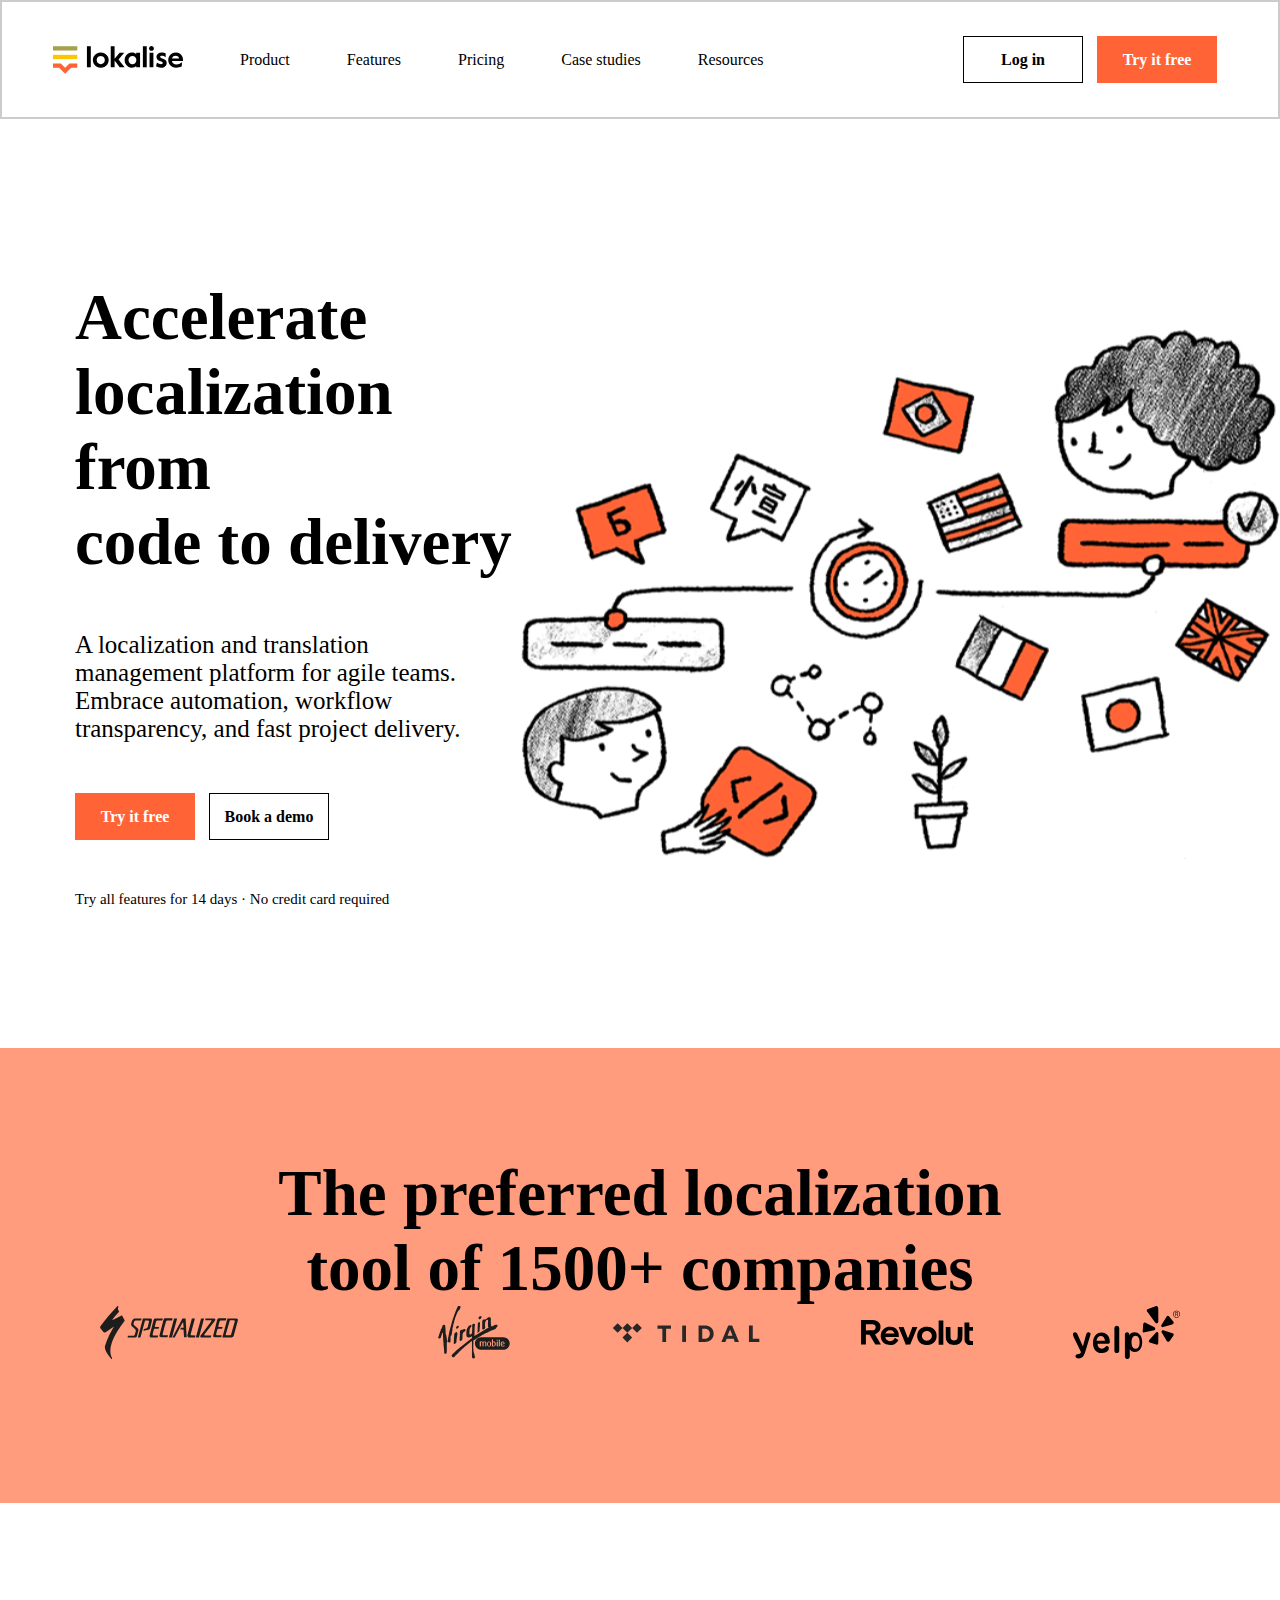
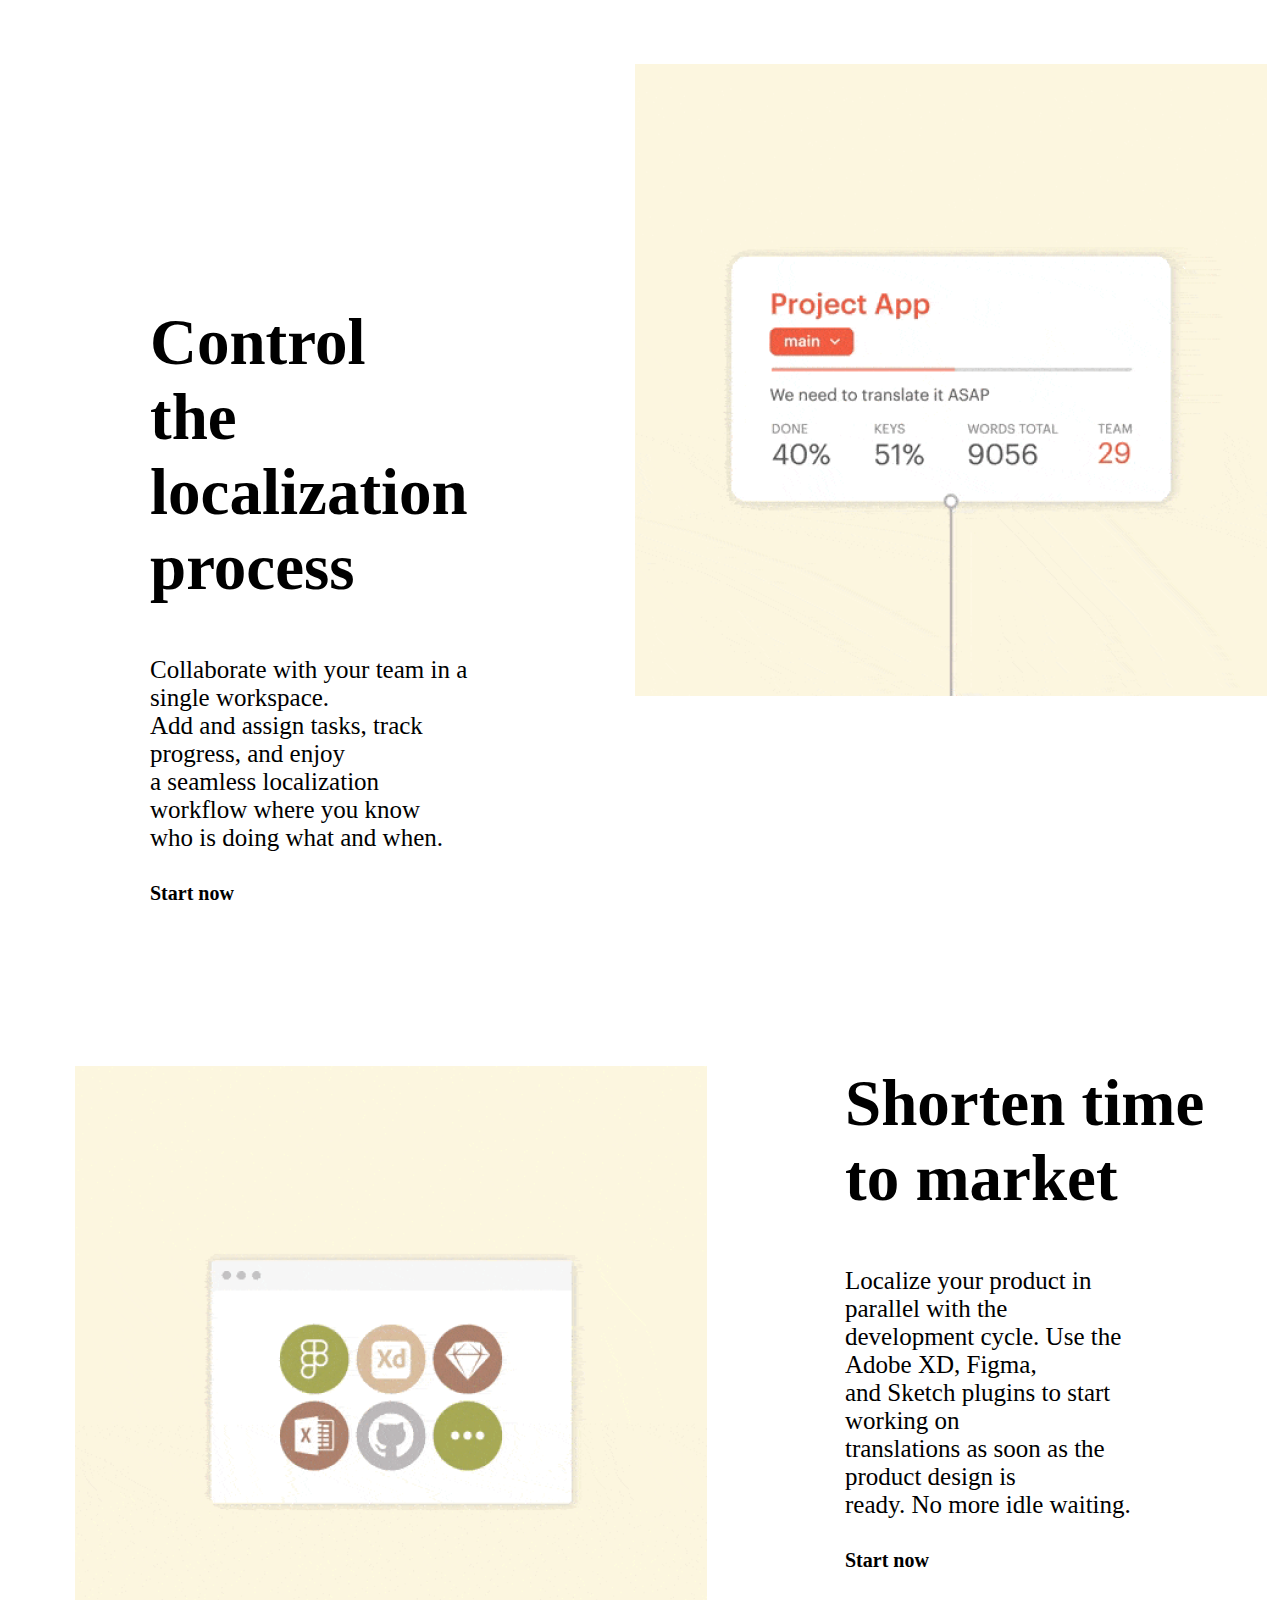
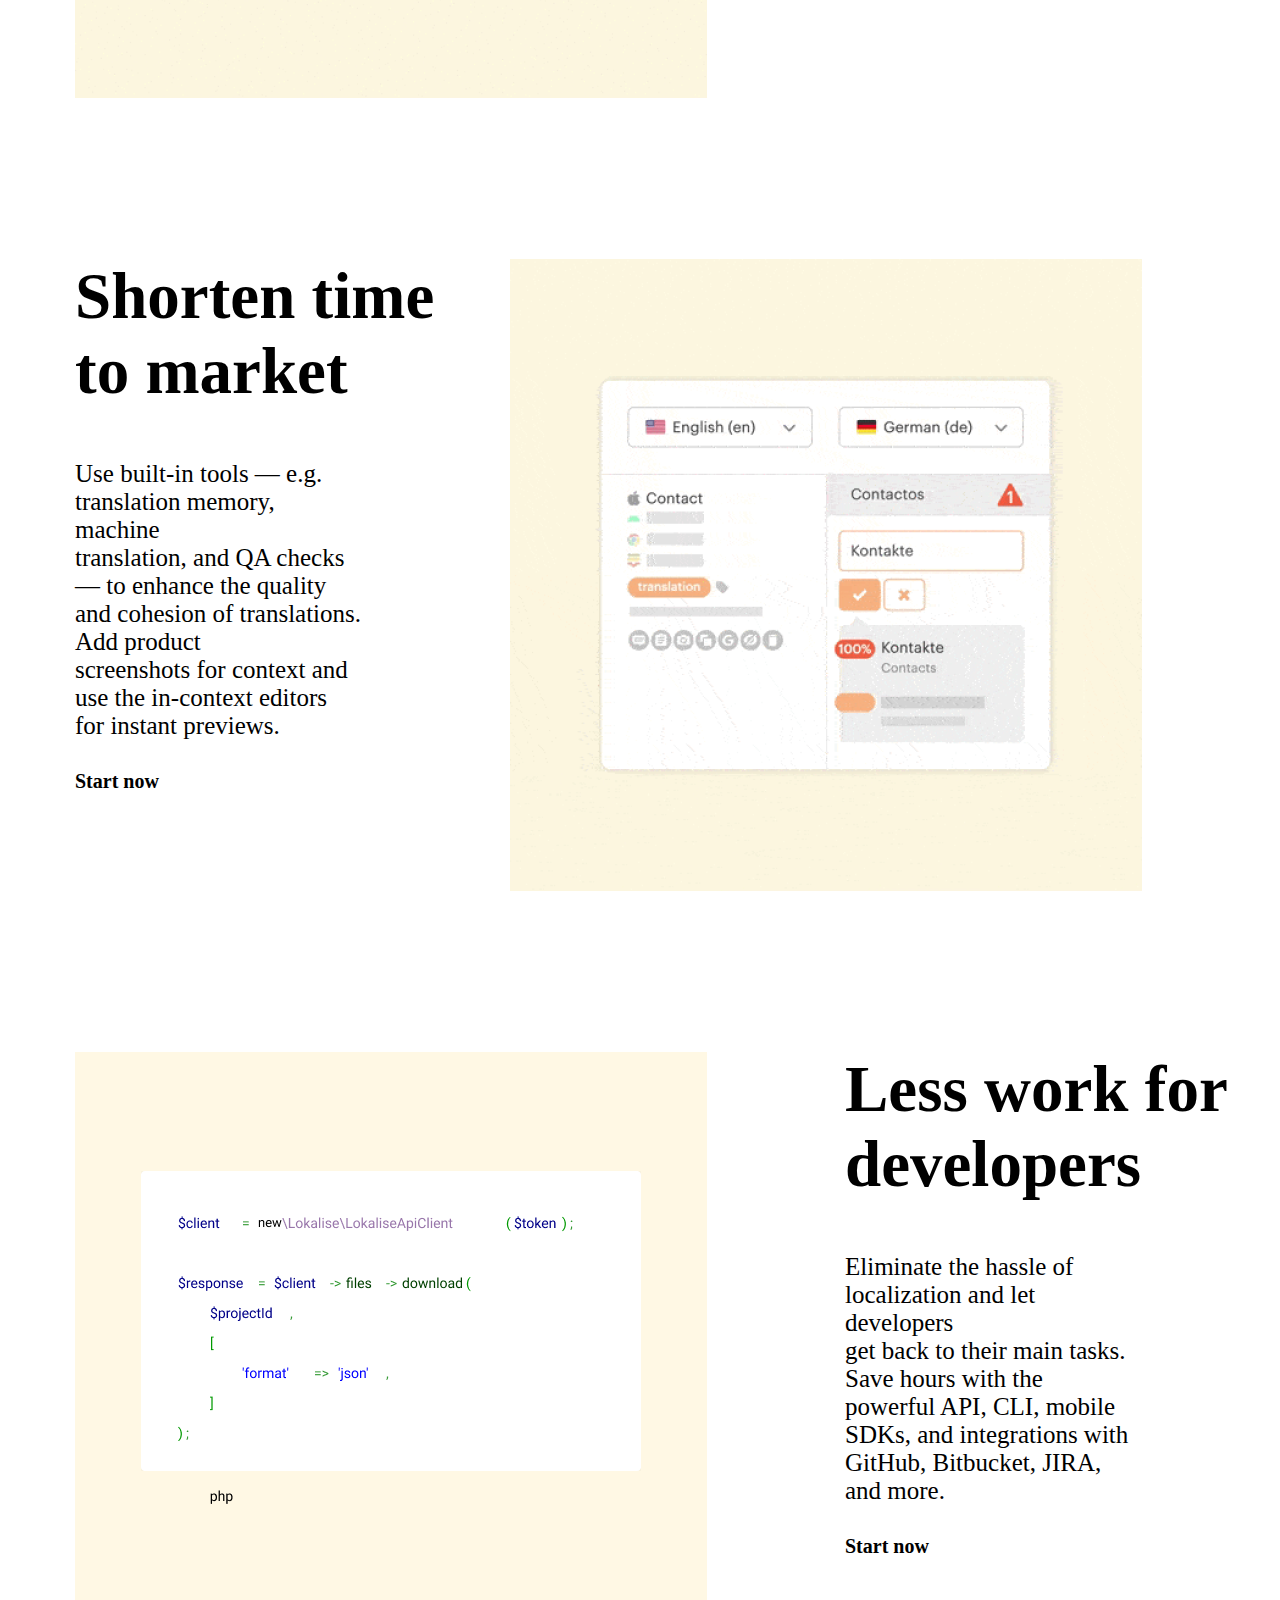
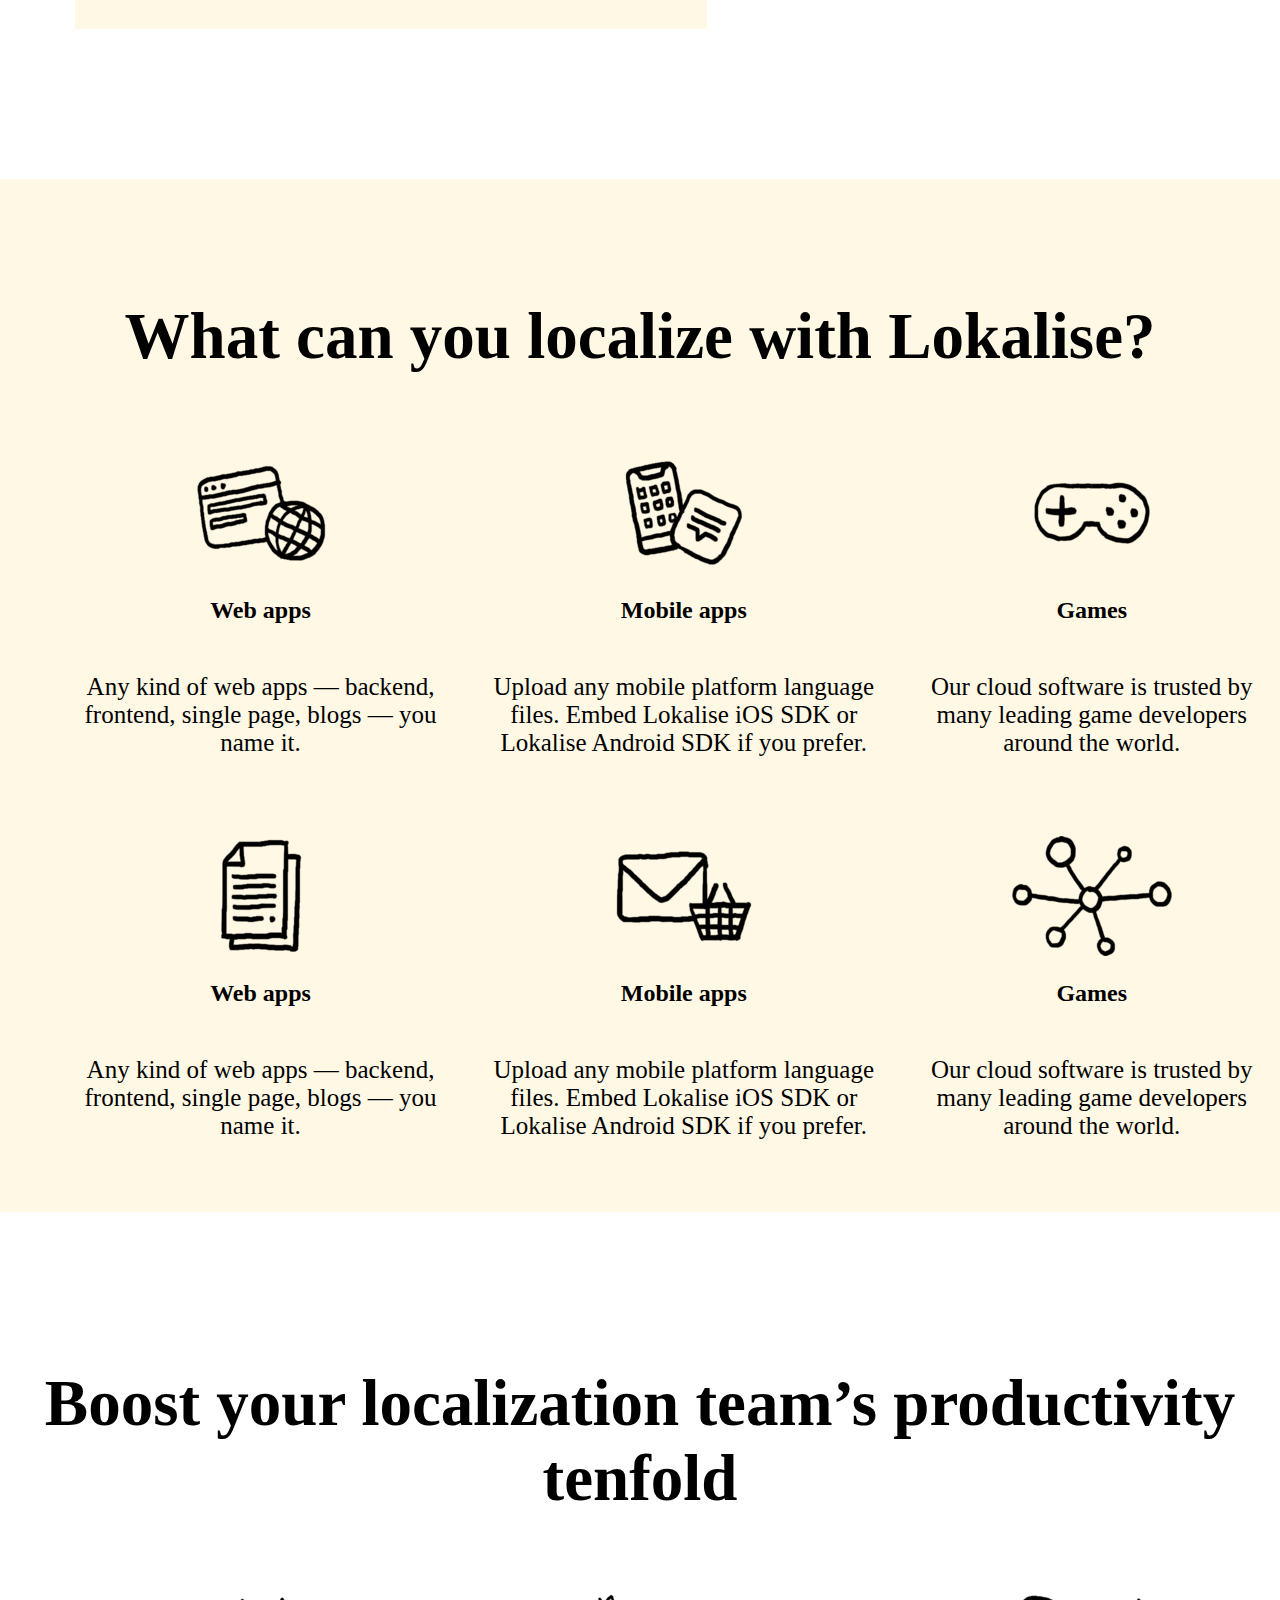
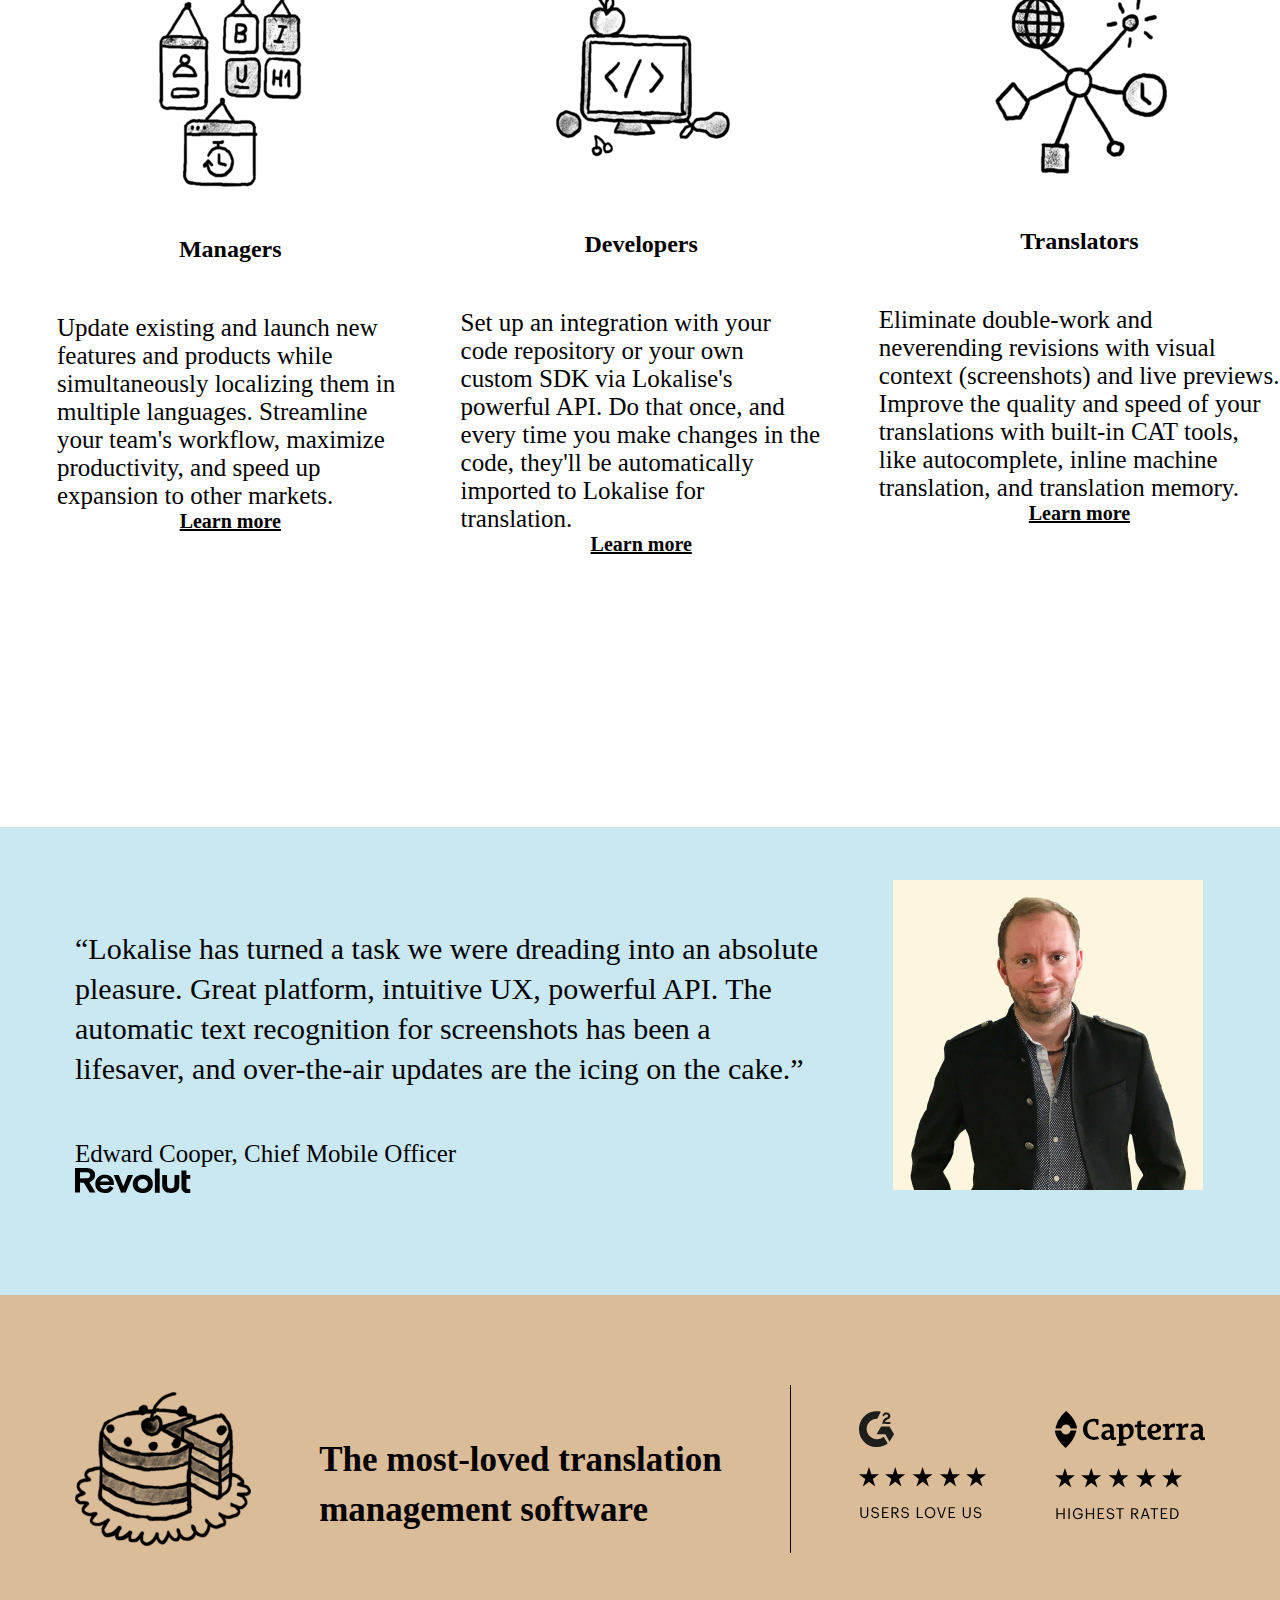
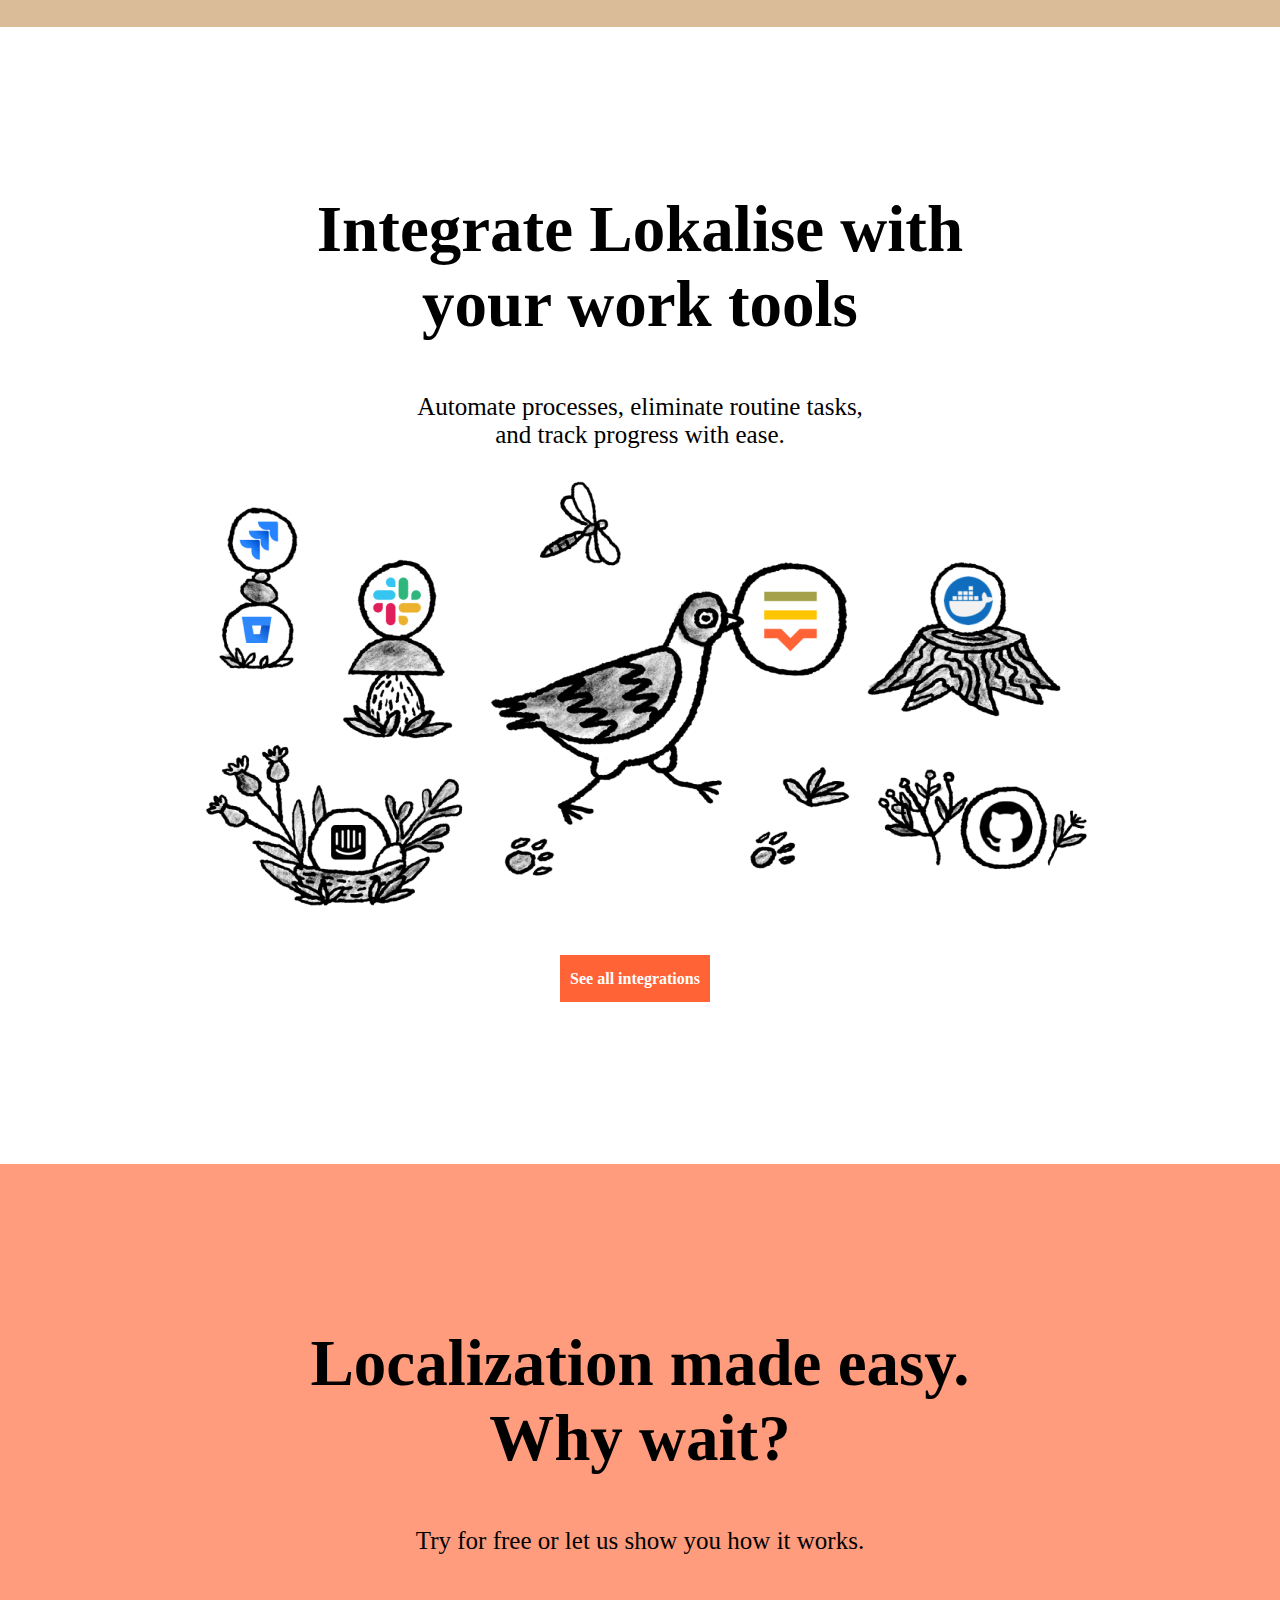
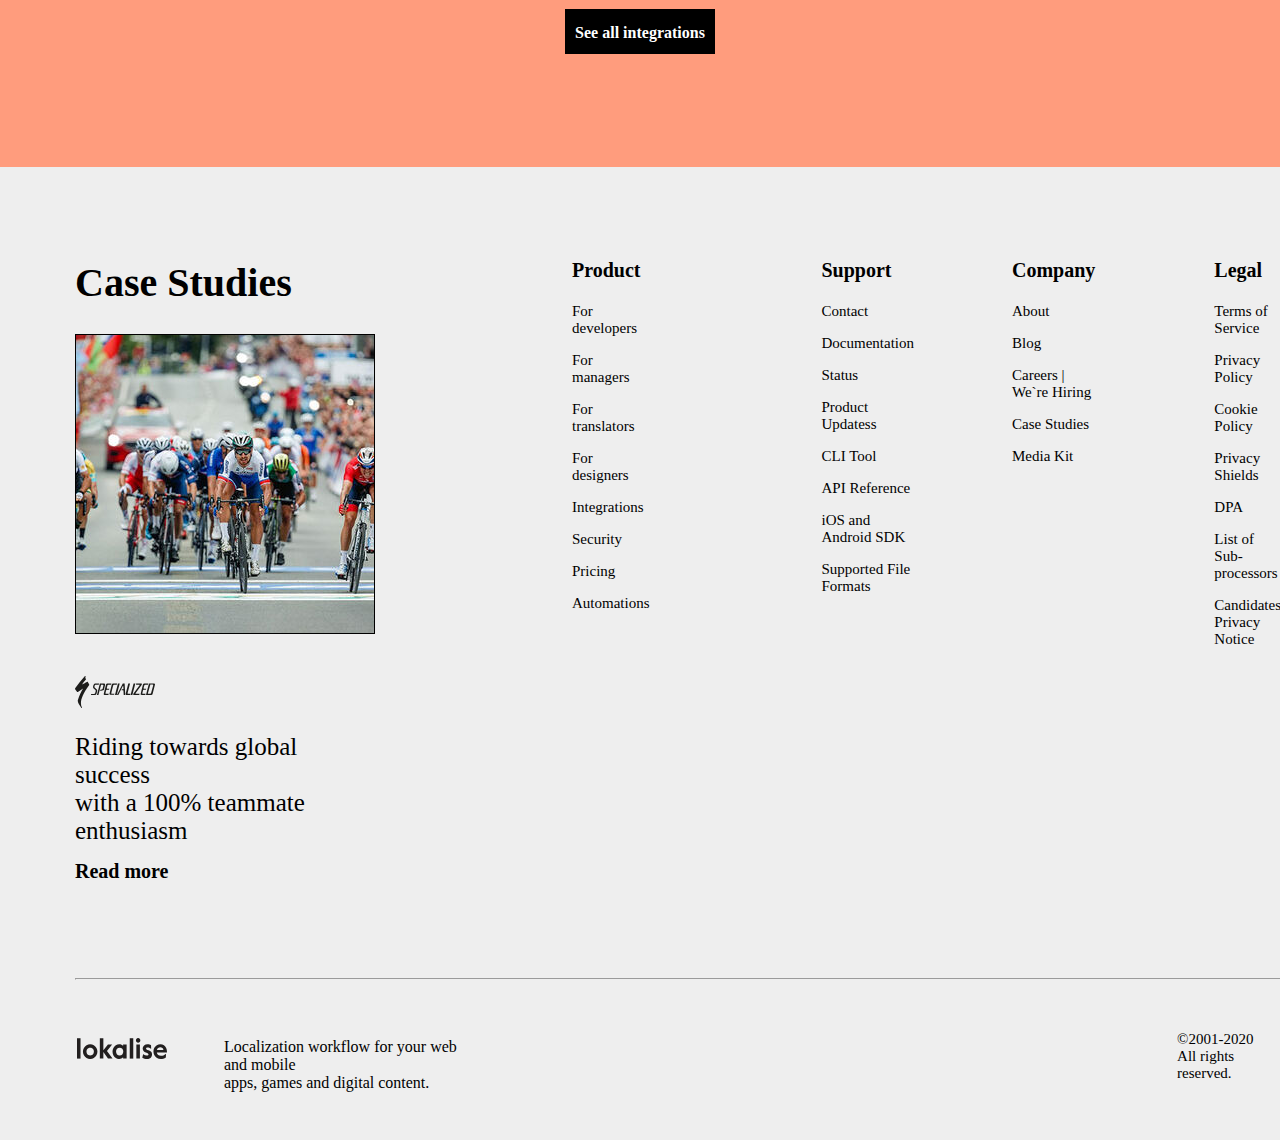
==== commit 9ffaf4cc: "done" ====
--- a/index.html
+++ b/index.html
@@ -258,9 +258,69 @@
                 <div  class="case-stidies-main">
                     <h2 class="main-texts-case">Case Studies</h2>
                     <img src="./images/cas-studies.png" alt="">
-                    <br><img src="./images/case-studies-icon.svg" alt="">
-                    <p>Riding towards global success <br> with a 100% teammate <br> enthusiasm</p>
-                    <span>read more</span>
+                    <br><img class="case-studies-icon" src="./images/case-studies-icon.svg" alt="">
+                    <p class="case-studies-description-text">Riding towards global success <br> with a 100% teammate <br> enthusiasm</p>
+                    <span class="read-more-text">Read more</span>
+                </div>
+
+                <div class="product-list-section">
+                    <ul class="product-list">
+                        <li class="product-list-header">Product</li>
+                        <li>For developers</li>
+                        <li>For managers</li>
+                        <li>For translators</li>
+                        <li>For designers</li>
+                        <li>Integrations</li>
+                        <li>Security</li>
+                        <li>Pricing</li>
+                        <li>Automations</li>
+                    </ul>
+                </div>
+                <div class="support-list-section">
+                    <ul class="product-list">
+                        <li class="product-list-header">Support</li>
+                        <li>Contact</li>
+                        <li>Documentation</li>
+                        <li>Status</li>
+                        <li>Product Updatess</li>
+                        <li>CLI Tool</li>
+                        <li>API Reference</li>
+                        <li>iOS and Android SDK</li>
+                        <li>Supported File Formats</li>
+                    </ul>
+                </div>
+                <div class="company-list-section">
+                    <ul class="product-list">
+                        <li class="product-list-header">Company</li>
+                        <li>About</li>
+                        <li>Blog</li>
+                        <li>Careers | We`re Hiring</li>
+                        <li>Case Studies</li>
+                        <li>Media Kit</li>
+                    </ul>
+                </div>                      
+                <div class="legal-list-section">
+                    <ul class="product-list">
+                        <li class="product-list-header">Legal</li>
+                        <li>Terms of Service</li>
+                        <li>Privacy Policy</li>
+                        <li>Cookie Policy</li>
+                        <li>Privacy Shields</li>
+                        <li>DPA</li>
+                        <li>List of Sub-processors</li>
+                        <li>Candidates Privacy Notice</li>
+                    </ul>
+                </div>
+                
+            </div>
+            <div class="lokalise-case-studies-section">
+                <hr>
+                <div class="lokalise-description-case-studies">
+                    <ul class="lokalise-list-case-studies">
+                        <li><img src="./images/lokalise-case.svg" alt=""></li>
+                        <li>Localization workflow for your web and mobile <br> apps, games and digital content.</li>
+                    </ul>
+                    <p class="lokalise-case-credits">©2001-2020 <br> All rights reserved.</p>
                 </div>
             </div>
         </section>
@@ -269,4 +329,4 @@
     
     
 </body>
-</html>+</html> --- a/css/style.css
+++ b/css/style.css
@@ -184,7 +184,7 @@
 .revolut-img{
     max-width: 310px;
     max-height: 310px;
-    margin-left: 300px;
+    margin-left: 75px;
     margin-top: 53px;
 }
 .management-software-section{
@@ -243,7 +243,69 @@
 .case-studies-section{
     background: #EEEEEE;
     padding-top: 92px;
+    display: flex;
 }
 .main-texts-case{
     margin-bottom: 28px;
+    font-weight: 600;
+    font-size: 40px;
+}
+.case-stidies-main{
+    margin-left: 75px;
+}
+.case-studies-icon{
+    margin-top: 38px;
+    margin-bottom: -30px;
+}
+.case-studies-description-text{
+    margin-bottom: 15px;
+}
+.product-list{
+    margin-left: 140px;
+
+
+}
+.product-list li:not(:first-of-type){
+    font-weight: 400;
+    font-size: 15px;
+    margin-bottom: 15px;
+}
+.product-list-header{
+    font-size: 20px;
+    font-weight: 600;
+    margin-bottom: 21px;
+}
+.support-list-section{
+    margin-left: -25px;
+}
+.company-list-section{
+    margin-left: -99px;
+}
+.legal-list-section{
+    margin-left: -78px;
+}
+hr{
+    width: 1290px;
+    height: 1px;
+    margin-left: 75px;
+}
+.lokalise-case-studies-section{
+    background: #EEEEEE;
+    min-height: 125px;
+    padding-top: 95px;
+    padding-bottom: 48px;
+}
+.lokalise-description-case-studies{
+    display: flex;
+
+}
+.lokalise-list-case-studies{
+    display: flex;
+    margin-top: 58px;
+    margin-left: 20px;
+}
+.lokalise-case-credits{
+    font-weight: 400;
+    font-size: 15px;
+    margin-left: 700px;
 }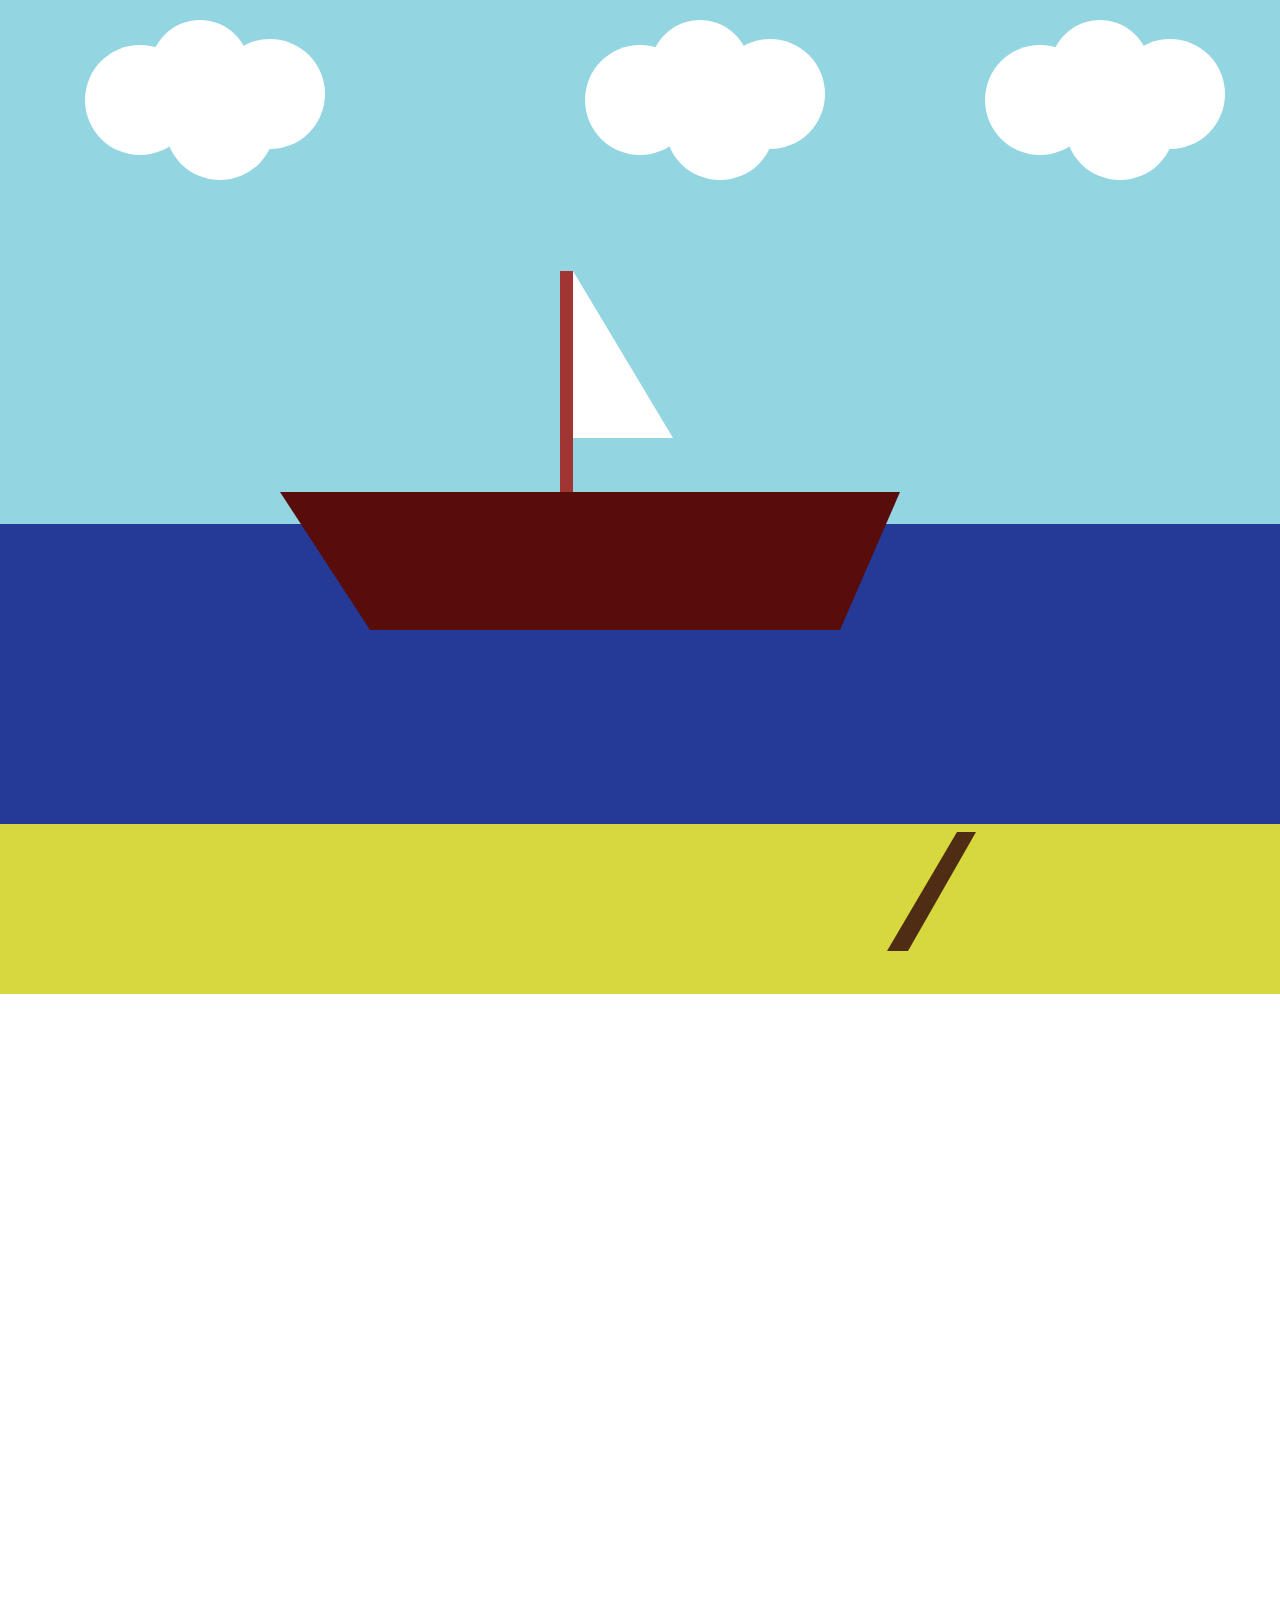
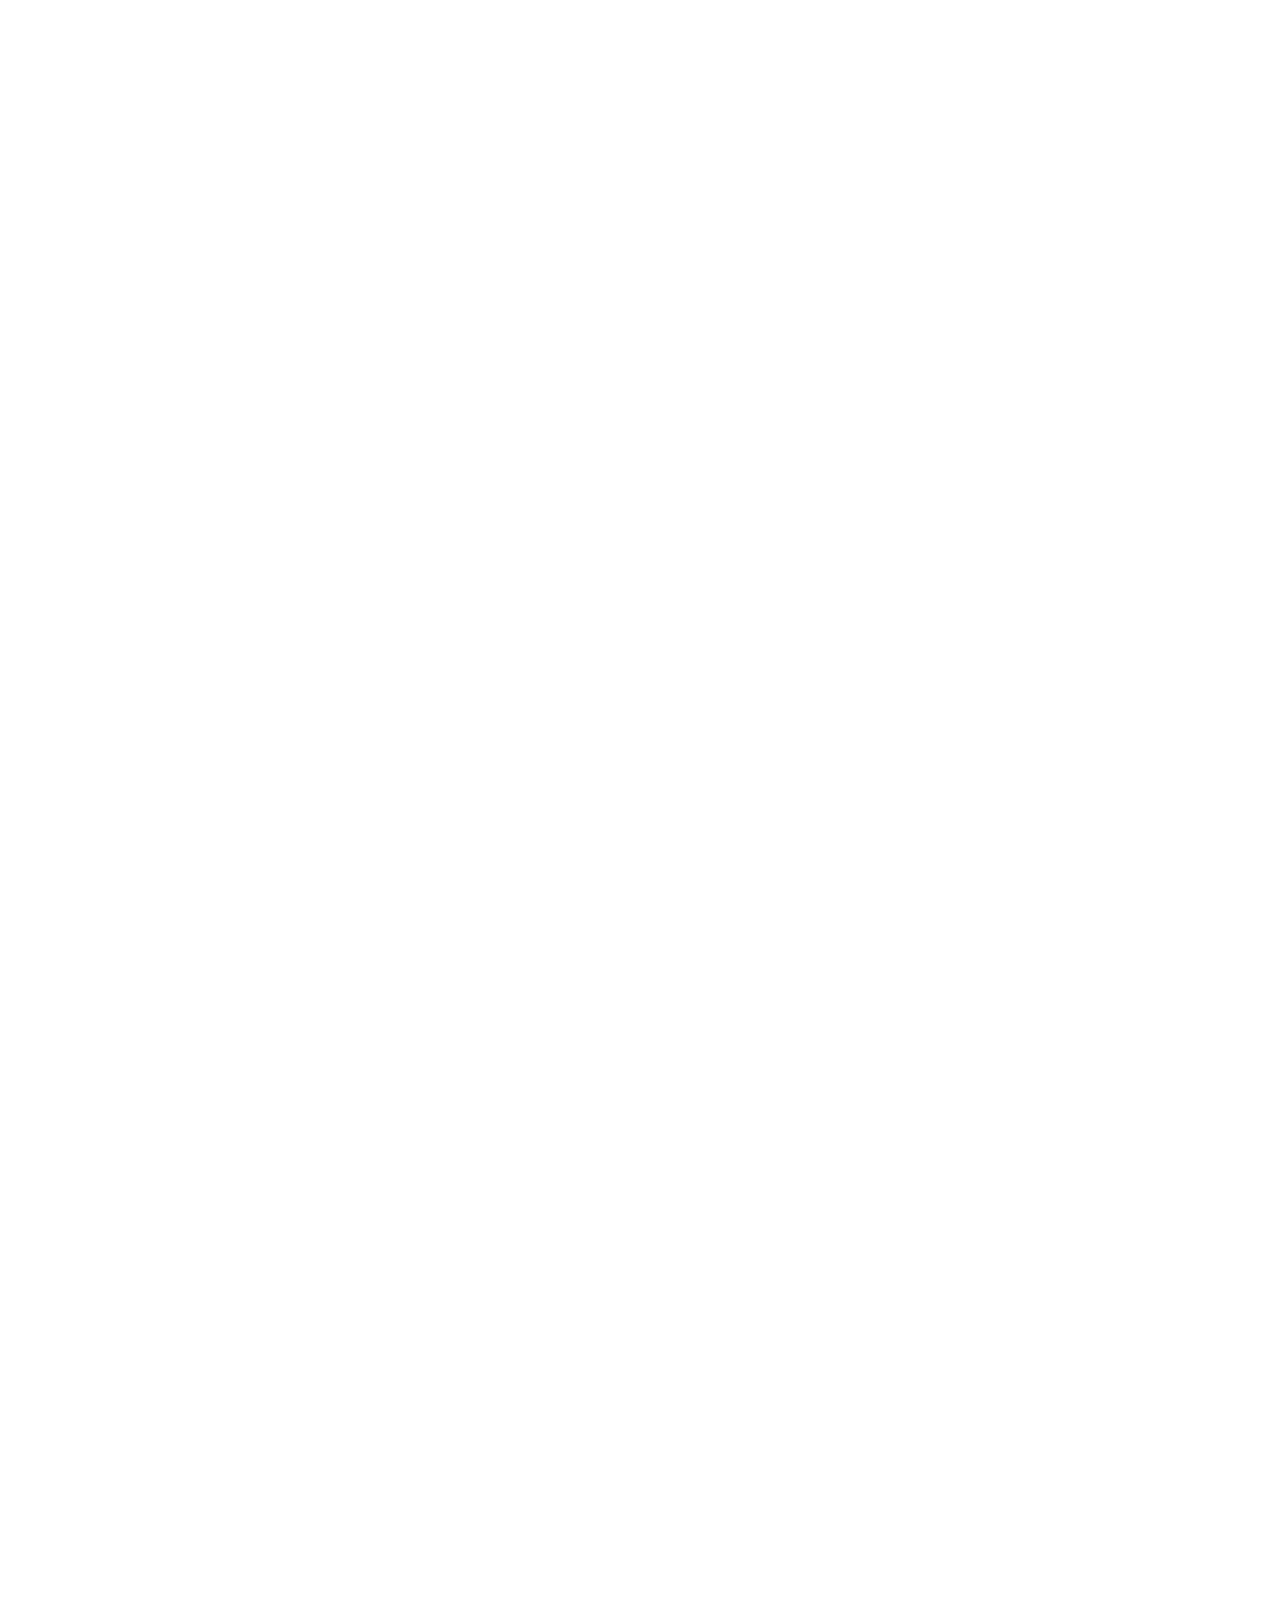
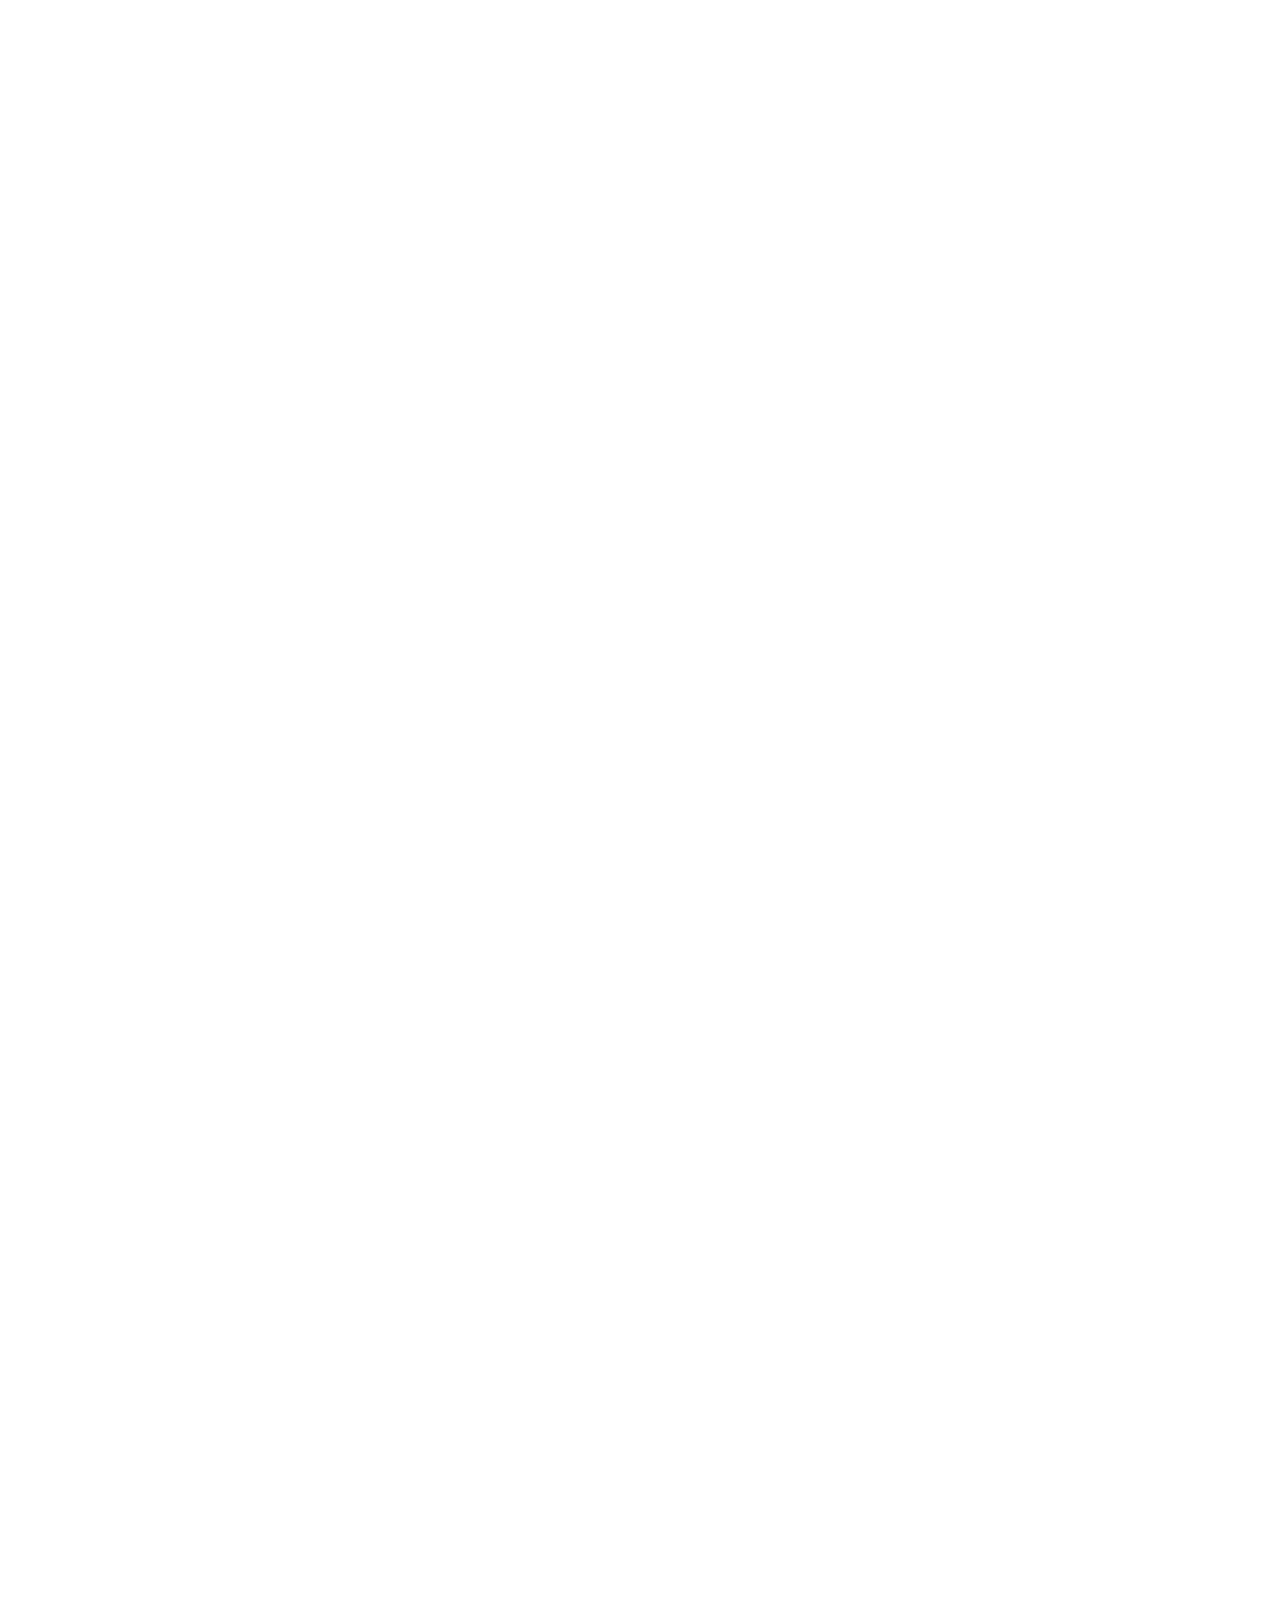
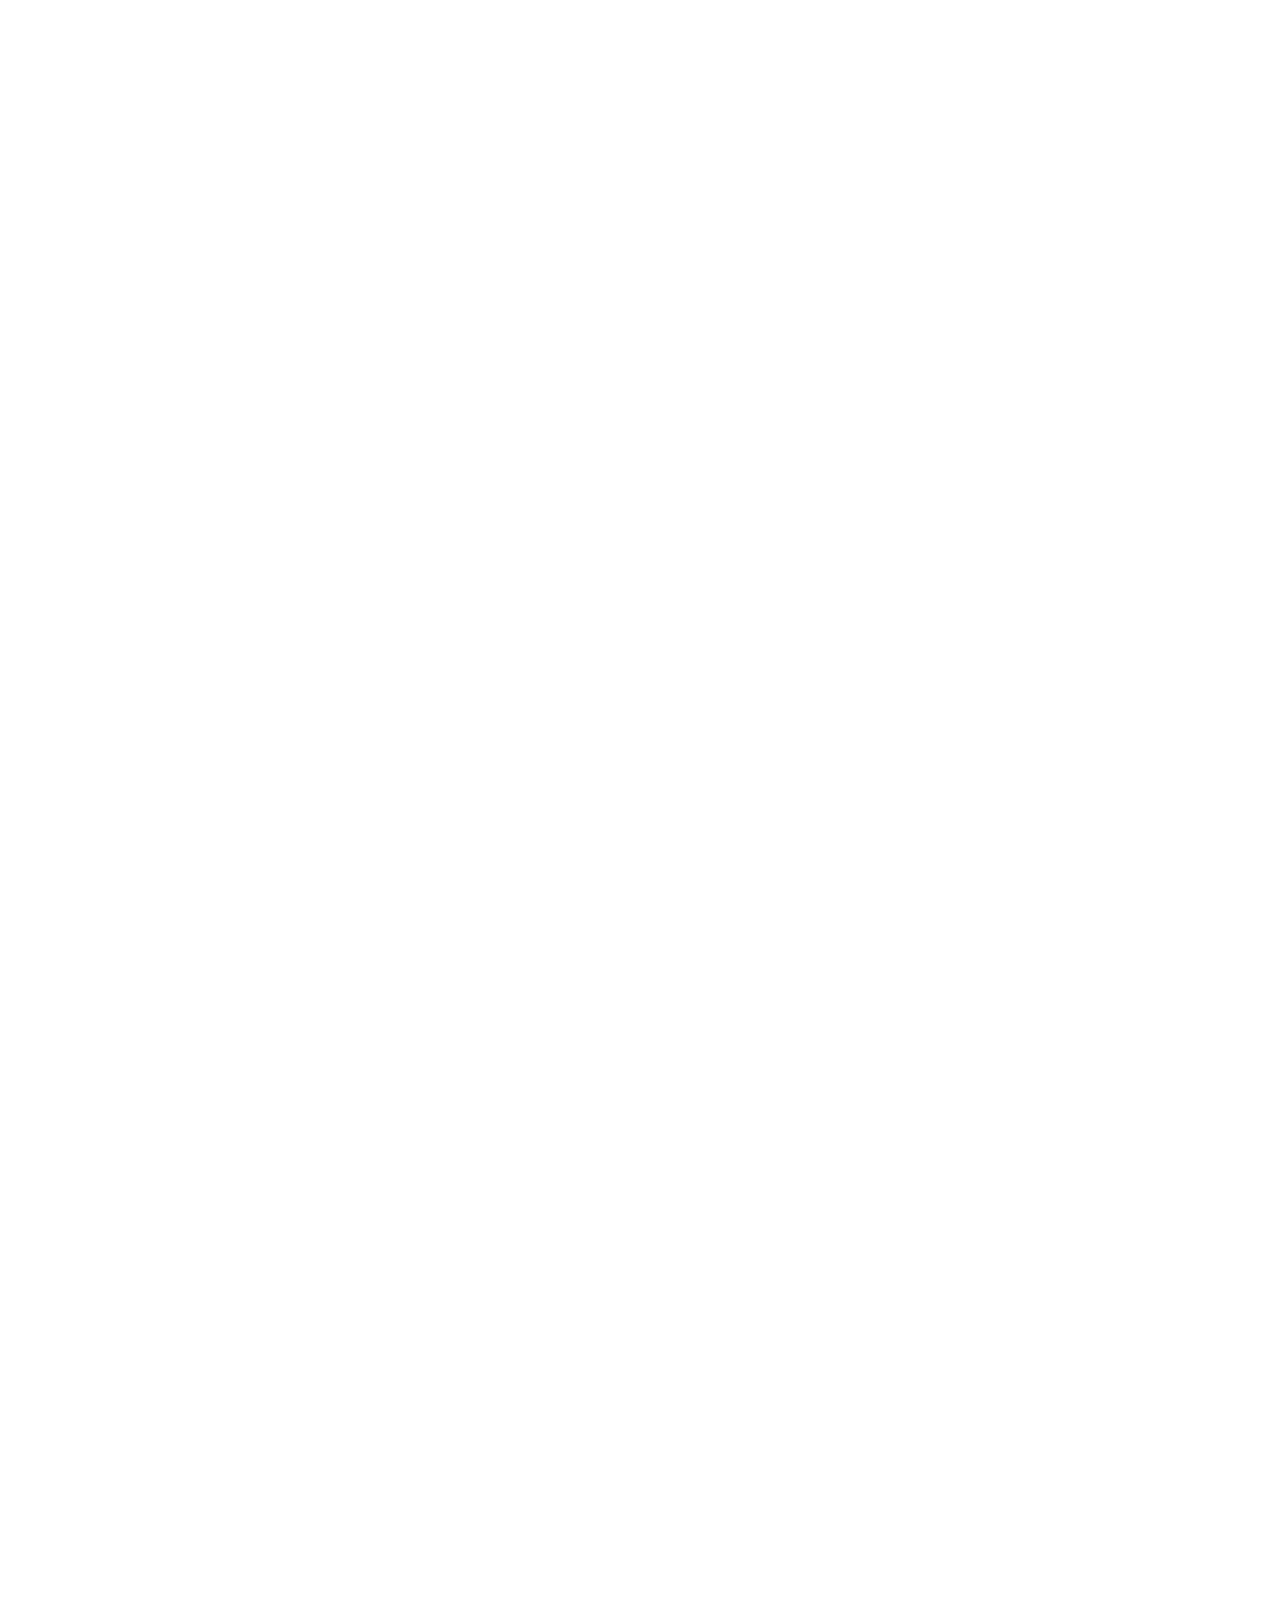
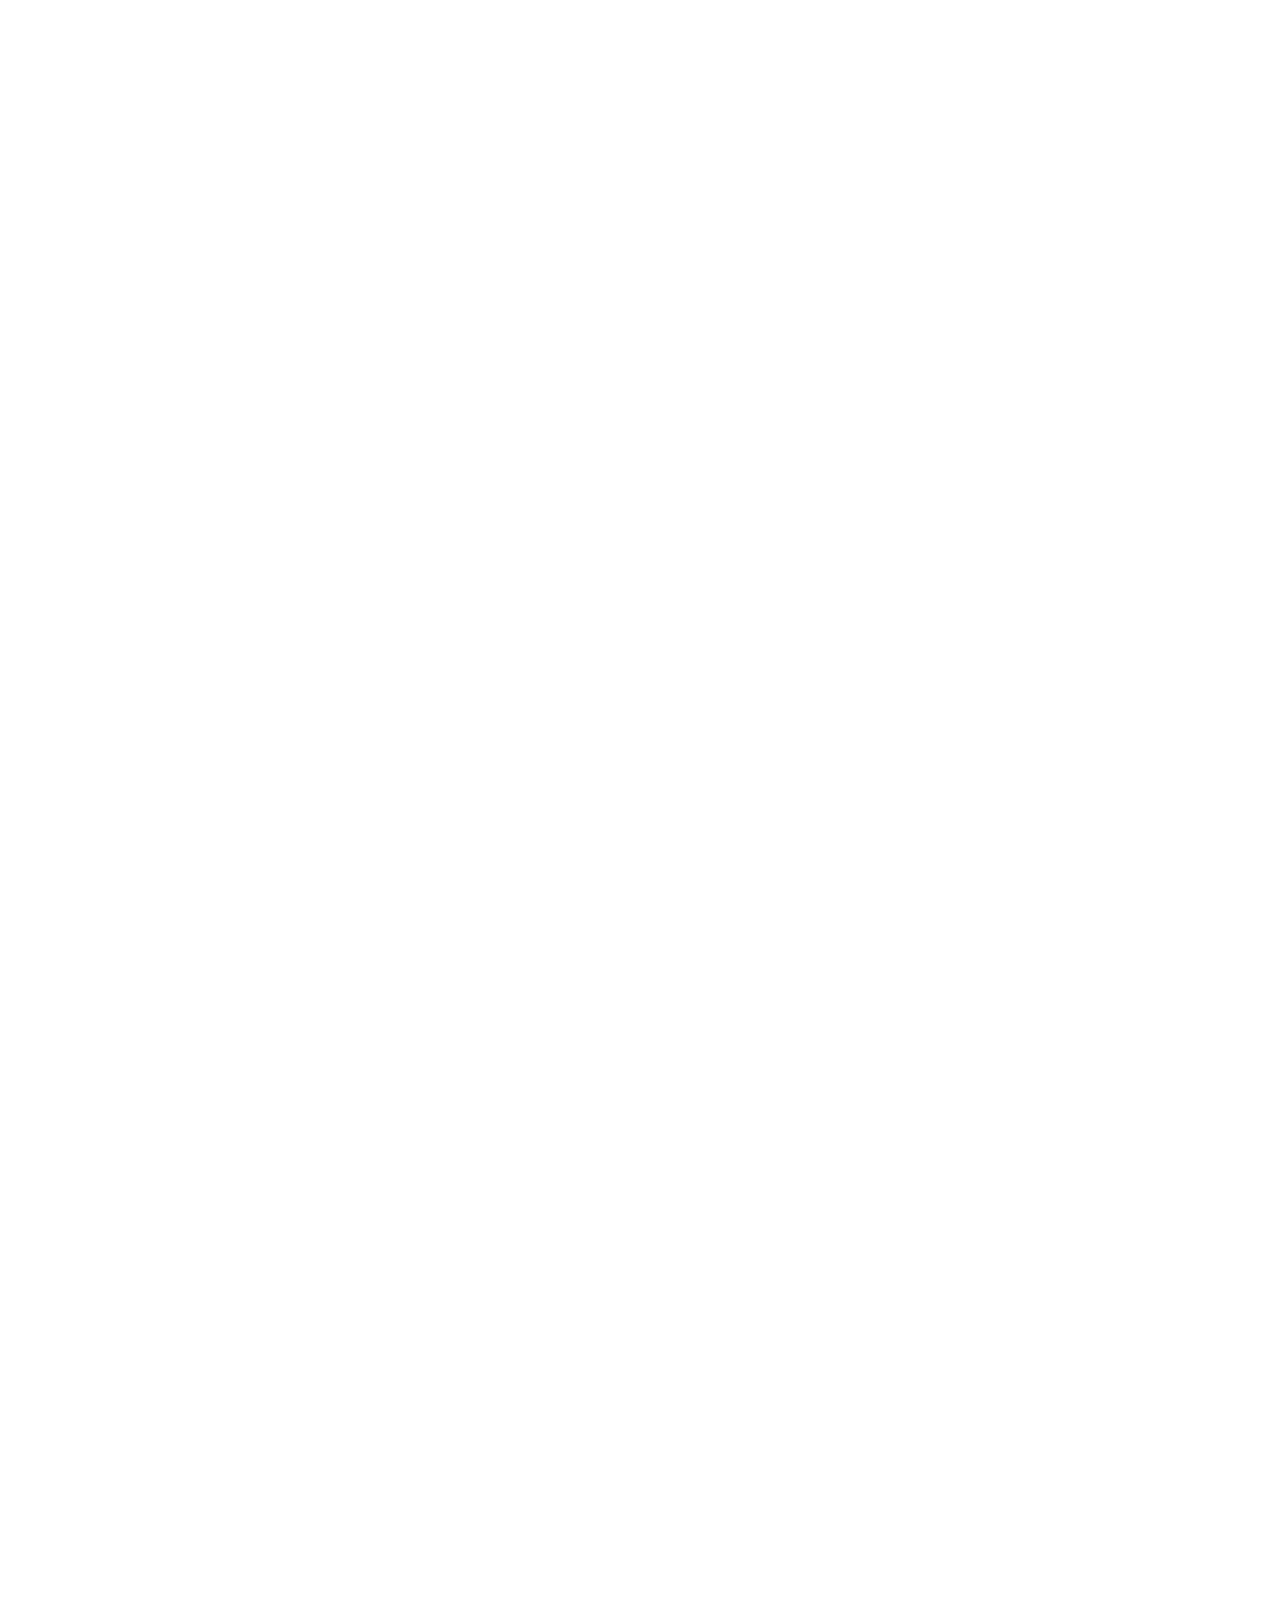
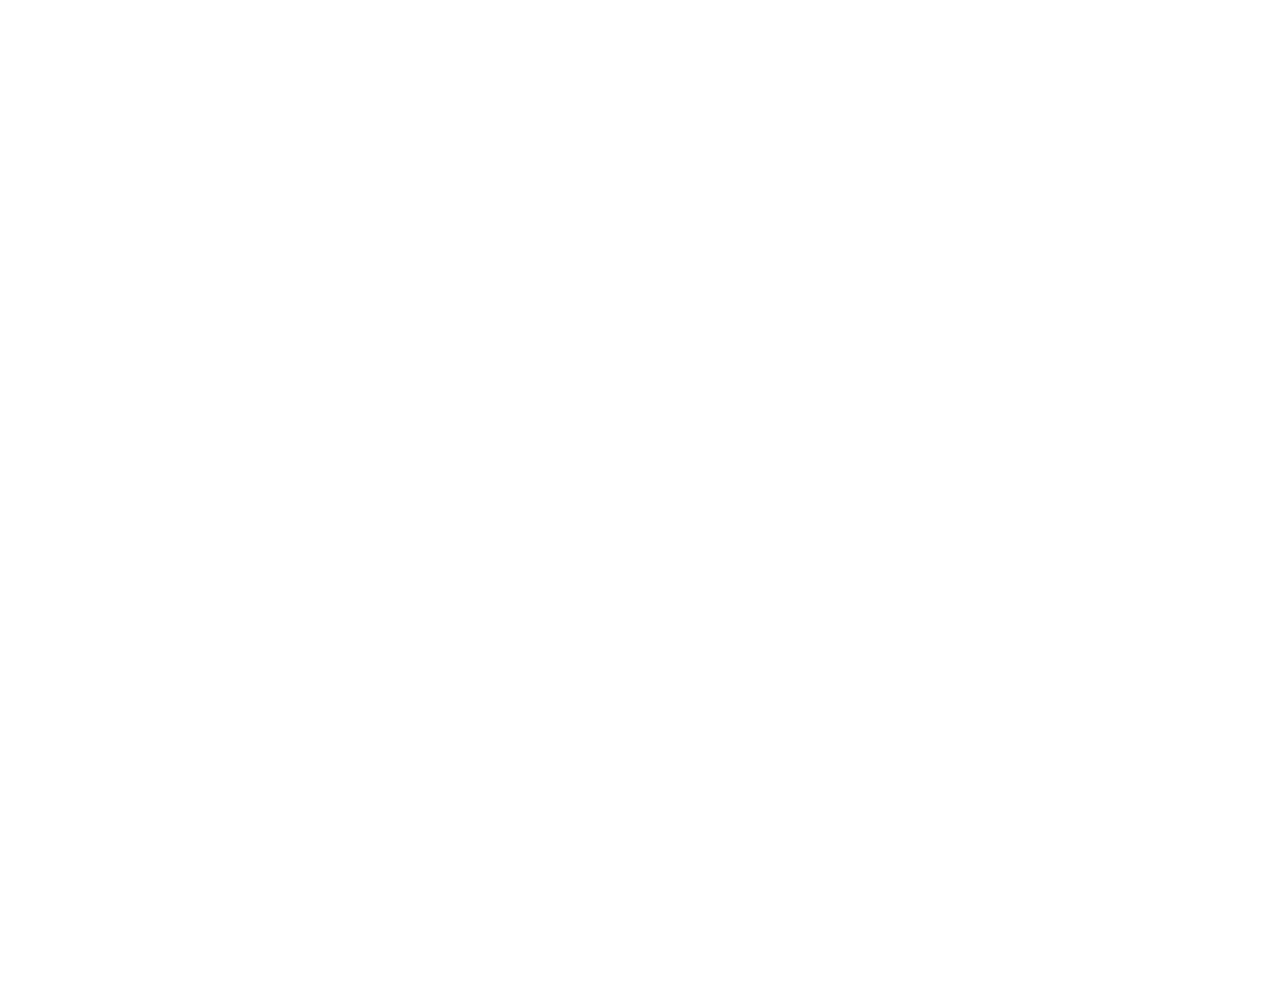
==== commit 54c3e124: "svg not complete" ====
--- a/index.html
+++ b/index.html
@@ -9,324 +9,34 @@
 </head>
 <body>
 
-    <!-- HEADER -->
+    <svg class="svg">
+        <rect width="1300" height="524" x="0" y="0" fill="#93D6E1"/>
+        <circle r="50" cx="200" cy="70" fill="#fff" />
+        <circle r="55" cx="140" cy="100" fill="#fff" />
+        <circle r="55" cx="220" cy="125" fill="#fff" />
+        <circle r="55" cx="270" cy="94" fill="#fff" />
 
-    <section>
-        <div class="menu">
-            <div class="nav-menu">
-                <img src="./images/icon1.svg" alt="">
-                <nav>
-                    <ul class="nav">
-                        <li><a href="#"></a>Product</li>
-                        <li><a href="#"></a>Features</li>
-                        <li><a href="#"></a>Pricing</li>
-                        <li><a href="#"></a>Case studies</li>
-                        <li><a href="#"></a>Resources</li>
-                    </ul>
-                </nav>
-            </div>
-            <div class="button-sec">
-                <button class="btn log">Log in</button>
-                <button class="btn try">Try it free</button>
-            </div> 
-        </div>
-    </section>
+        <circle r="50" cx="700" cy="70" fill="#fff" />
+        <circle r="55" cx="640" cy="100" fill="#fff" />
+        <circle r="55" cx="720" cy="125" fill="#fff" />
+        <circle r="55" cx="770" cy="94" fill="#fff" />
+        
+        <circle r="50" cx="1100" cy="70" fill="#fff" />
+        <circle r="55" cx="1040" cy="100" fill="#fff" />
+        <circle r="55" cx="1120" cy="125" fill="#fff" />
+        <circle r="55" cx="1170" cy="94" fill="#fff" />
 
-    <!-- PAGE 1 MAIN -->
+        <rect width="1300" height="300" x="0" y="524" fill="#253A97"/>
+        <polygon points="280,492 370,630 840,630 900,492" fill="#590D0B"/>
+        <rect width="13" height="221" x="560" y="271" fill="#A03533"/>
+        <polygon points="573,271  573,438  673,438" fill="#fff"/>
 
-    <section>
-        <div class="wrap-main">
-            <div class="main-text">
-                <h1>Accelerate <br> localization from <br> code to delivery</h1>
-            <p>A localization and translation <br> management platform for agile teams. <br> Embrace automation, workflow <br> transparency, and fast project delivery.</p>
-            <div class="button-main">
-                <button class="btn try">Try it free</button>
-                <button class="btn log">Book a demo</button>
-            </div> 
-            <p class="features">Try all features for 14 days · No credit card required</p>
-            </div>
-            <img src="./images/icon-main.svg" alt="">
-        </div>
-    </section>
-
-    <!-- PAGE 2 COMPANIES -->
-
-    <section>
-        <div class="wrap-section">
-            <h1>The preferred localization <br> tool of 1500+ companies</h1>
-           <div class="companies-items">
-            <img src="./images/icon-sec.svg" alt="">
-            <img src="./images/icon1-sec.svg" alt="">
-            <img src="./images/icon2-sec.svg" alt="">
-            <img src="./images/icon3-sec.svg" alt="">
-            <img src="./images/icon4-sec.svg" alt="">
-            <img src="./images/icon5-sec.svg" alt="">
-           </div>
-        </div>
-    </section>
-
-    <!-- PAGE 3 Control the localization process -->
-
-    <section>
-        <div class="wrap-main control-page">
-            <div class="main-text page-third">
-                <h1>Control the <br> localization process</h1>
-                <p class="collab">Collaborate with your team in a single workspace. <br> Add and assign tasks, track progress, and enjoy <br> a seamless localization workflow where you know <br> who is doing what and when.</p>
-                <span>Start now</span>
-            </div>
-            <img class="third-page-img" src="./images/page3.png" alt="">
-        </div>
-    </section>
-
-    <!-- PAGE 4 Shorten time to market -->
-    
-    <section>
-        <div class="wrap-main market-page">
-            <div class="main-text page-fourth">
-                <h1>Shorten time <br> to market</h1>
-                <p class="localize">Localize your product in parallel with the <br> development cycle. Use the Adobe XD, Figma, <br> and Sketch plugins to start working on <br> translations as soon as the product design is <br> ready. No more idle waiting.</p>
-                <span>Start now</span>
-            </div>
-            <img class="fourth-page-img" src="./images/page4.png" alt="">
-        </div>
-    </section>
-
-    <!-- PAGE 5 Ensure quality -->
-
-    <section>
-        <div class="wrap-main quality-page">
-            <div class="main-text page-fifth">
-                <h1>Shorten time <br> to market</h1>
-                <p class="localize">Use built-in tools — e.g. translation memory, machine <br> translation, and QA checks — to enhance the quality <br> and cohesion of translations. Add product <br> screenshots for context and use the in-context editors <br> for instant previews.</p>
-                <span>Start now</span>
-            </div>
-            <img class="fifth-page-img" src="./images/page5.png" alt="">
-        </div>
-    </section>
-
-    <!-- PAGE 6 Less work for developers -->
-
-    <section>
-        <div class="wrap-main market-page">
-            <div class="main-text page-sixth">
-                <h1>Less work for <br> developers</h1>
-                <p class="localize">Eliminate the hassle of localization and let developers <br> get back to their main tasks. Save hours with the <br> powerful API, CLI, mobile SDKs, and integrations with <br>  GitHub, Bitbucket, JIRA, and more.</p>
-                <span>Start now</span>
-            </div>
-            <img class="sixth-page-img" src="./images/page6.png" alt="">
-        </div>
-    </section>
-
-    <!-- PAGE 7 What can you localize with Lokalise? -->
-
-    <section>
-        <div class="lokalise">
-            <h1>What can you localize with Lokalise?</h1>
-            <div class="icon-items">
-                <ul class="list-items">
-                    <li>
-                        <img src="./images/Rectangle.svg" alt="">
-                        <h2 class="item-names">Web apps</h2>
-                        <p class="list-items">Any kind of web apps — backend, <br> frontend, single page, blogs — you <br> name it.</p>
-                    </li>
-                    <li>
-                        <img src="./images/Rectangle.png" alt="">
-                        <h2 class="item-names">Mobile apps</h2>
-                        <p class="list-items">Upload any mobile platform language <br> files. Embed Lokalise iOS SDK or <br> Lokalise Android SDK if you prefer. </p>
-                    </li>
-                    <li>
-                        <img src="./images/Rectangle (1).png" alt="">
-                        <h2 class="item-names">Games</h2>
-                        <p class="list-items">Our cloud software is trusted by <br> many leading game developers <br> around the world.</p>
-                    </li>
-                </ul>
-            </div>
-            <div class="icon-items">
-                <ul class="list-items">
-                    <li>
-                        <img src="./images/Rectangle (2).png" alt="">
-                        <h2 class="item-names">Web apps</h2>
-                        <p class="list-items">Any kind of web apps — backend, <br> frontend, single page, blogs — you <br> name it.</p>
-                    </li>
-                    <li>
-                        <img src="./images/Rectangle (3).png" alt="">
-                        <h2 class="item-names">Mobile apps</h2>
-                        <p class="list-items">Upload any mobile platform language <br> files. Embed Lokalise iOS SDK or <br> Lokalise Android SDK if you prefer. </p>
-                    </li>
-                    <li>
-                        <img src="./images/Rectangle (4).png" alt="">
-                        <h2 class="item-names">Games</h2>
-                        <p class="list-items">Our cloud software is trusted by <br> many leading game developers <br> around the world.</p>
-                    </li>
-                </ul>
-            </div>
-        </div>
-        
-
-    </section>
-
-    <!-- PAGE 8 Boost your localization team’s productivity tenfold -->
-    
-    <section>
-        <div class="productivity-section">
-            <h1>Boost your localization team’s productivity tenfold</h1>
-            <div class="icon-items">
-                <ul class="list-items-poductivity-section">
-                    <li>
-                        <img src="./images/boost-im.png" alt="">
-                        <h2 class="item-names-prod-section mang">Managers</h2>
-                        <p class="list-items-productivity">Update existing and launch new features and products while simultaneously localizing them in multiple languages. Streamline your team's workflow,  maximize productivity, and speed up expansion to other markets.</p>
-                        <span  class="learn-more">Learn more</span>
-                    </li>
-                    <li>
-                        <img src="./images/boost-im2.png" alt="">
-                        <h2 class="item-names-prod-section dev">Developers</h2>
-                        <p class="list-items-productivity">Set up an integration with your code repository or your own custom SDK via Lokalise's powerful API. Do that once, and every time you make changes in the code, they'll be automatically imported to Lokalise for translation.</p>
-                        <span class="learn-more">Learn more</span>
-                    </li>
-                    <li>
-                        <img src="./images/boost-im3.png" alt="">
-                        <h2 class="item-names-prod-section">Translators</h2>
-                        <p class="list-items-productivity">Eliminate double-work and neverending revisions with visual context (screenshots) and live previews. Improve the quality and speed of your translations with built-in CAT tools, like autocomplete, inline machine translation, and translation memory.</p>
-                        <span class="learn-more">Learn more</span>
-                    </li>
-                </ul>
-            </div>
-        </div>
-
-        <!-- PAGE 9 REVOLUT -->
-
-        <section>
-            <div class="revolut-wrap">
-                <div class="revolut-section">
-                    <p class="description-text">“Lokalise has turned a task we were dreading into an absolute <br> pleasure. Great platform, intuitive UX, powerful API. The <br> automatic text recognition for screenshots has been a <br> lifesaver, and over-the-air updates are the icing on the cake.”</p>
-                    <p>Edward Cooper, Chief Mobile Officer</p>
-                    <img src="./images/revolut.svg" alt="">
-                </div>
-                <img class="revolut-img" src="./images/officer-img.png" alt="">
-            </div>
-        </section>
-        
-        <!-- PAGE 10 The most-loved translation management software -->
-
-        <section>
-            <div class="management-software-section">
-                <div class="content-wrap">
-                    <img src="./images/cake.svg" alt="">
-                    <h2 class="content-descritption">The most-loved translation <br> management software</h2>
-                    <img src="./images/hr.png" alt="">
-                    <img src="./images/frame-manag.svg" alt="">
-                    <img src="./images/frame-manag2.svg" alt="">
-                </div>
-            </div>
-        </section>
-    
-        <!-- PAGE 11 Integrate Lokalise with your work tools -->
-
-        <section>
-            <div class="main-content-wrap">
-                <h1>Integrate Lokalise with <br> your work tools</h1>
-                <p class="tools-description">Automate processes, eliminate routine tasks, <br> and track progress with ease.</p>
-                <img src="./images/work-tools.png" alt="">
-            </div>
-            <div class="tools-btn">
-                <button class="btn try tools">See all integrations</button>
-            </div>
-            
-        </section>
-
-        <!-- PAGE 11 Localization made easy. Why wait? -->
-
-        <section>
-            <div class="localization-easy-wrap">
-                <div class="main-content-wrap-localization-easy">
-                    <h1 class="main-text-localise">Localization made easy. <br> Why wait?</h1>
-                    <p class="localization-easy-description">Try for free or let us show you how it works.</p>
-                </div>
-                <div class="localization-easy-btn">
-                    <button class="btn localization-easy">See all integrations</button>
-                </div>
-            </div>
-            
-            
-        </section>
-
-        <!-- PAGE 12 CASE STUDIES -->
-
-        <section>
-            <div class="case-studies-section">
-                <div  class="case-stidies-main">
-                    <h2 class="main-texts-case">Case Studies</h2>
-                    <img src="./images/cas-studies.png" alt="">
-                    <br><img class="case-studies-icon" src="./images/case-studies-icon.svg" alt="">
-                    <p class="case-studies-description-text">Riding towards global success <br> with a 100% teammate <br> enthusiasm</p>
-                    <span class="read-more-text">Read more</span>
-                </div>
-
-                <div class="product-list-section">
-                    <ul class="product-list">
-                        <li class="product-list-header">Product</li>
-                        <li>For developers</li>
-                        <li>For managers</li>
-                        <li>For translators</li>
-                        <li>For designers</li>
-                        <li>Integrations</li>
-                        <li>Security</li>
-                        <li>Pricing</li>
-                        <li>Automations</li>
-                    </ul>
-                </div>
-                <div class="support-list-section">
-                    <ul class="product-list">
-                        <li class="product-list-header">Support</li>
-                        <li>Contact</li>
-                        <li>Documentation</li>
-                        <li>Status</li>
-                        <li>Product Updatess</li>
-                        <li>CLI Tool</li>
-                        <li>API Reference</li>
-                        <li>iOS and Android SDK</li>
-                        <li>Supported File Formats</li>
-                    </ul>
-                </div>
-                <div class="company-list-section">
-                    <ul class="product-list">
-                        <li class="product-list-header">Company</li>
-                        <li>About</li>
-                        <li>Blog</li>
-                        <li>Careers | We`re Hiring</li>
-                        <li>Case Studies</li>
-                        <li>Media Kit</li>
-                    </ul>
-                </div>                      
-                <div class="legal-list-section">
-                    <ul class="product-list">
-                        <li class="product-list-header">Legal</li>
-                        <li>Terms of Service</li>
-                        <li>Privacy Policy</li>
-                        <li>Cookie Policy</li>
-                        <li>Privacy Shields</li>
-                        <li>DPA</li>
-                        <li>List of Sub-processors</li>
-                        <li>Candidates Privacy Notice</li>
-                    </ul>
-                </div>
-                
-            </div>
-            <div class="lokalise-case-studies-section">
-                <hr>
-                <div class="lokalise-description-case-studies">
-                    <ul class="lokalise-list-case-studies">
-                        <li><img src="./images/lokalise-case.svg" alt=""></li>
-                        <li>Localization workflow for your web and mobile <br> apps, games and digital content.</li>
-                    </ul>
-                    <p class="lokalise-case-credits">©2001-2020 <br> All rights reserved.</p>
-                </div>
-            </div>
-        </section>
+        <rect width="1300" height="170" x="0" y="824" fill="#D7D83D" />
+        <polygon points="887,951 908,951 976,832 957,832" fill="#4F2C14"/>
 
 
-    
+
+    </svg>
     
 </body>
-</html> +</html>--- a/css/style.css
+++ b/css/style.css
@@ -1,311 +1,11 @@
-
 *,body,html{
     margin: 0;
     padding: 0;
     box-sizing: border-box;
     list-style: none;
     text-decoration: none;
-    font-family: 'Graphik LC TT';
 }
-.nav-menu{
-    display: flex;
-    align-items: center;
-}
-.nav{
-    display: flex;
-}
-li{
-    margin-left: 57px;
-    cursor: pointer;
-}
-.menu{
-    border: 2px solid #CCCCCC;
-    min-height: 95px;
-    padding: 34px 51px;
-    display: flex;
-    justify-content: space-between;
-
-}
-.btn{
-    display: inline-block;
-    width: 120px;
-    border: 1px solid black;
-    text-align: center;
-    line-height: 45px;
-    font-weight: 600;
-    font-size: 16px;
-    cursor: pointer;
-}
-.log{
-    background: #fff;
-    margin-right: 10px;
-
-}
-.try{
-    background: #FF6336;
-    color: #fff;
-    border: 1px solid #FF6336;
-    margin-right: 10px;
-}
-.wrap-main{
-    margin-left: 75px;
-    margin-top: 161px;
-    display: flex;
-}
-h1{
-    font-size: 65px;
-    font-weight: 600;
-
-}
-p{
-    font-weight: 400px;
-    font-size: 25px;
-    margin-top: 51px;
-}
-.button-main{
-    margin-top: 50px;
-}
-.features{
-    font-size: 15px;
-}
-.wrap-section{
-    min-height: 455px;
-    background: #FF9C7D;
-    margin-top: 140px;
-    text-align: center;
-    padding-top: 108px;
-}
-.companies-items{
-    display: flex;
-    justify-content: space-between;
-    align-items: center;
-    flex-wrap: wrap;
-    margin: 0 100px 0 100px;
-}
-.page-third{
-    margin-top: 241px;
-    margin-left: 75px;
-}
-span{
-    font-weight: bold;
-    font-size: 20px;
-}
-.collab{
-    margin-bottom: 30px;
-}
-.third-page-img{
-    margin-left: 167px;
-    max-width: 632px;
-    max-height: 632px;
-    margin-right: 75px;
-}
-.market-page{
-    flex-direction: row-reverse;
-}
-.fourth-page-img{
-    margin-right: 138px;
-    max-width: 632px;
-    max-height: 632px;
-    
-}
-.localize{
-    margin-bottom: 30px;
-    margin-right: 145px;
-}
-.fifth-page-img{
-    margin-right: 138px;
-    max-width: 632px;
-    max-height: 632px;
-    
-}
-.sixth-page-img{
-    margin-right: 138px;
-    max-width: 632px;
-    max-height: 632px;
-    
-}
-.lokalise{
-    min-height: 1033px;
-    margin-top: 150px;
-    padding-top: 120px;
-    background: #FFF8E4;
-    text-align: center;
-}
-.list-items{
-    display: flex;
-    justify-content: center;
-    margin-top: 79px;
-    
-}
-.item-names{
-    margin-top: 20px;
-    margin-bottom: -30px;
-}
-.productivity-section{
-    margin-top: 154px;
-    text-align: center;
-}
-.learn-more{
-    text-decoration-line: underline;
-}
-.list-items-poductivity-section{
-    display: flex;
-    margin-top: 75px;
-    justify-content: center;
-}
-.list-items-productivity{
-    text-align: left;
-}
-.item-names-prod-section{
-    margin-top: 50px;
-}
-.dev{
-    margin-top: 70px;
-}
-.mang{
-    margin-top: 40px;
-}
-.revolut-wrap{
-    min-height: 468px;
-    background: #C9E8F2;
-    display: flex;
-    margin-top: 271px;
-}
-.revolut-section{
-    text-align: left;
-    margin-top: 51px;
-    margin-left: 75px;
-}
-.description-text{
-    font-weight: 400;
-    font-size: 30px;
-    line-height: 40px;
-}
-.revolut-img{
-    max-width: 310px;
-    max-height: 310px;
-    margin-left: 75px;
-    margin-top: 53px;
-}
-.management-software-section{
-    min-height: 332px;
-    background: #DABC98;
-    padding-top: 90px;
-}
-.content-wrap{
-    display: flex;
-    justify-content: space-between;
-    margin-left: 75px;
-    margin-right: 75px;
-}
-.content-descritption{
-    font-weight: 600px;
-    font-size: 35px;
-    line-height: 50px;
-    margin-top: 50px;
-}
-.tools{
-    width: 150px;
-}
-.main-content-wrap{
-    text-align: center;
-    margin-top: 165px;
-}
-.tools-btn{
-    text-align: center;
-    margin-top: 32px;
-}
-.tools-description{
-    margin-bottom: 25px;
-}
-.localization-easy-wrap{
-    min-height: 603px;
-    margin-top: 162px;
-    text-align: center;
-    background: #FF9C7D;
-    padding-top: 162px;
-
-}
-.main-text-localise{
-    font-size: 65px;
-
-}
-.localization-easy{
-    width: 150px;
-    height: 45px;
-    background: black;
-    color: #fff;
-    margin-top: 54px;
-}
-.case-stidies-main{
-
-}
-.case-studies-section{
-    background: #EEEEEE;
-    padding-top: 92px;
-    display: flex;
-}
-.main-texts-case{
-    margin-bottom: 28px;
-    font-weight: 600;
-    font-size: 40px;
-}
-.case-stidies-main{
-    margin-left: 75px;
-}
-.case-studies-icon{
-    margin-top: 38px;
-    margin-bottom: -30px;
-}
-.case-studies-description-text{
-    margin-bottom: 15px;
-}
-.product-list{
-    margin-left: 140px;
-
-
-}
-.product-list li:not(:first-of-type){
-    font-weight: 400;
-    font-size: 15px;
-    margin-bottom: 15px;
-}
-.product-list-header{
-    font-size: 20px;
-    font-weight: 600;
-    margin-bottom: 21px;
-}
-.support-list-section{
-    margin-left: -25px;
-}
-.company-list-section{
-    margin-left: -99px;
-}
-.legal-list-section{
-    margin-left: -78px;
-}
-hr{
-    width: 1290px;
-    height: 1px;
-    margin-left: 75px;
-}
-.lokalise-case-studies-section{
-    background: #EEEEEE;
-    min-height: 125px;
-    padding-top: 95px;
-    padding-bottom: 48px;
-}
-.lokalise-description-case-studies{
-    display: flex;
-
-}
-.lokalise-list-case-studies{
-    display: flex;
-    margin-top: 58px;
-    margin-left: 20px;
-}
-.lokalise-case-credits{
-    font-weight: 400;
-    font-size: 15px;
-    margin-left: 700px;
+svg{
+    width: 100%;
+    height: 1000vh;
 }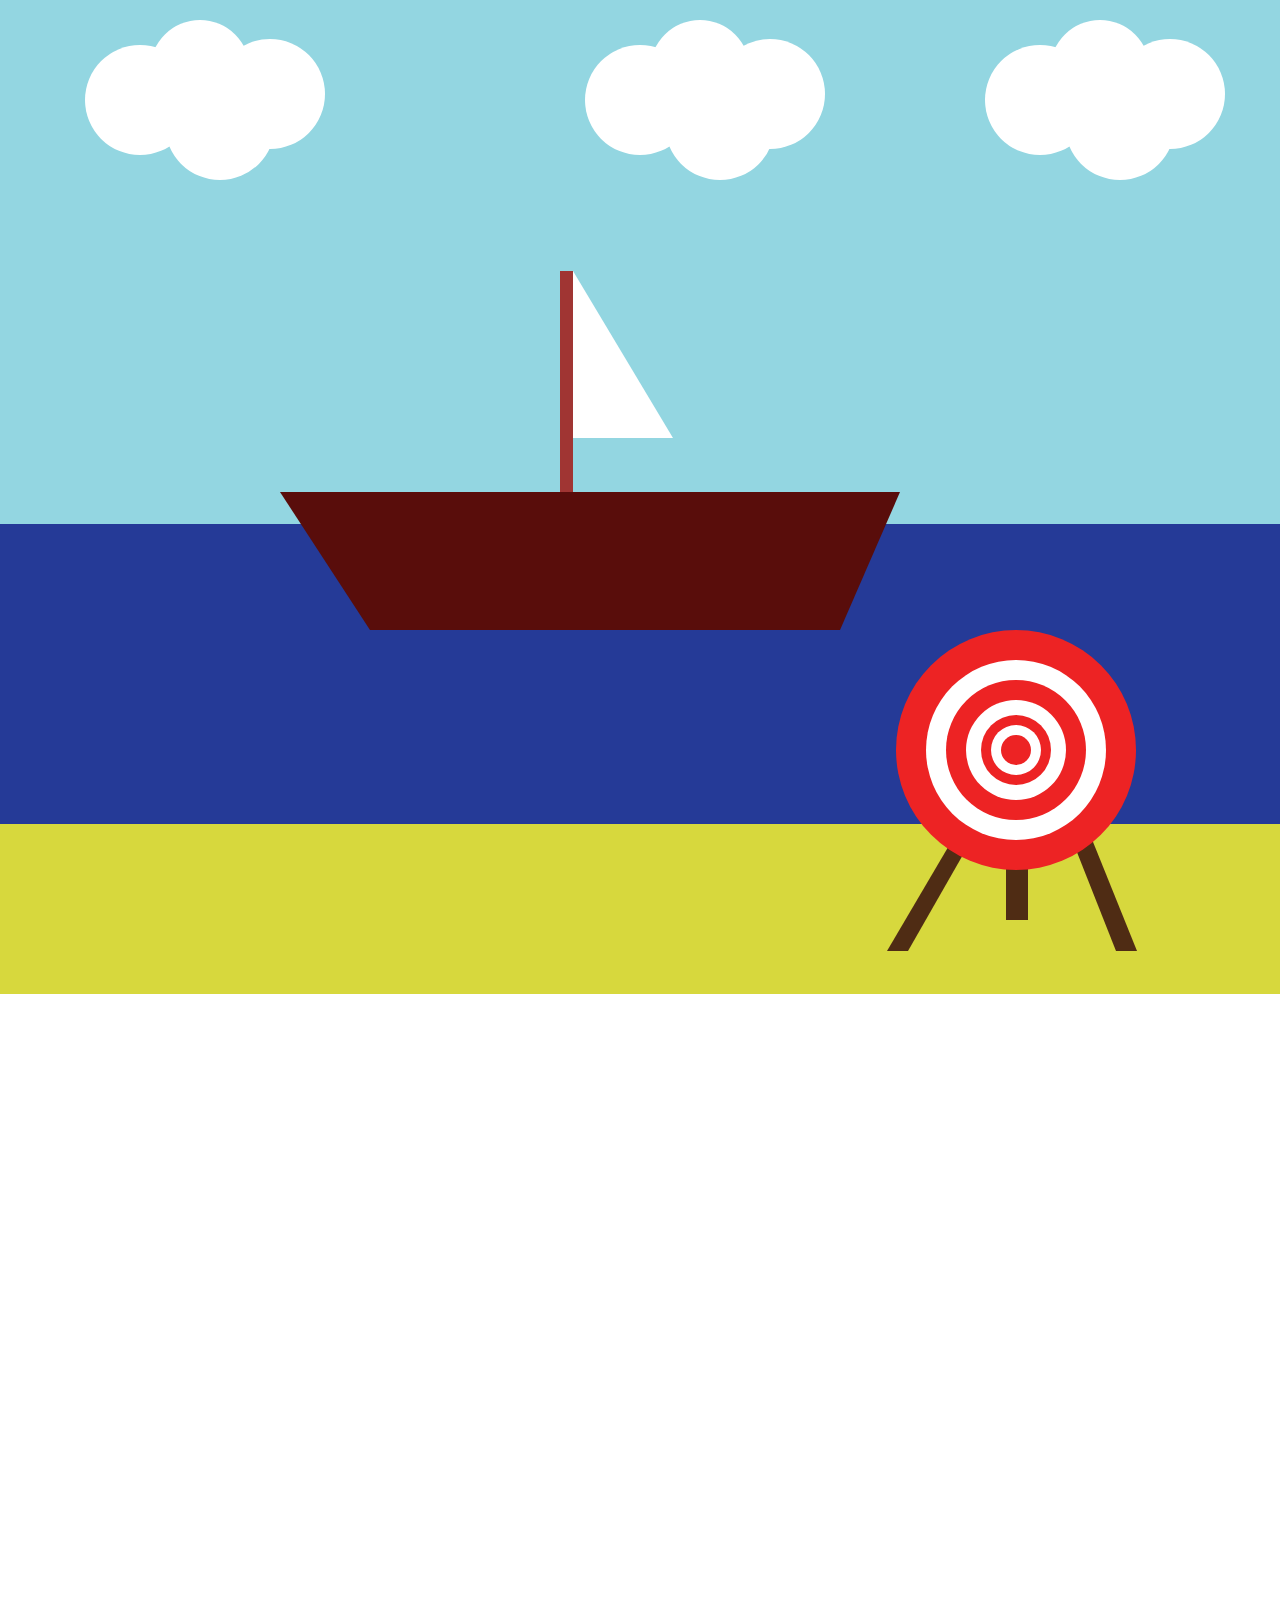
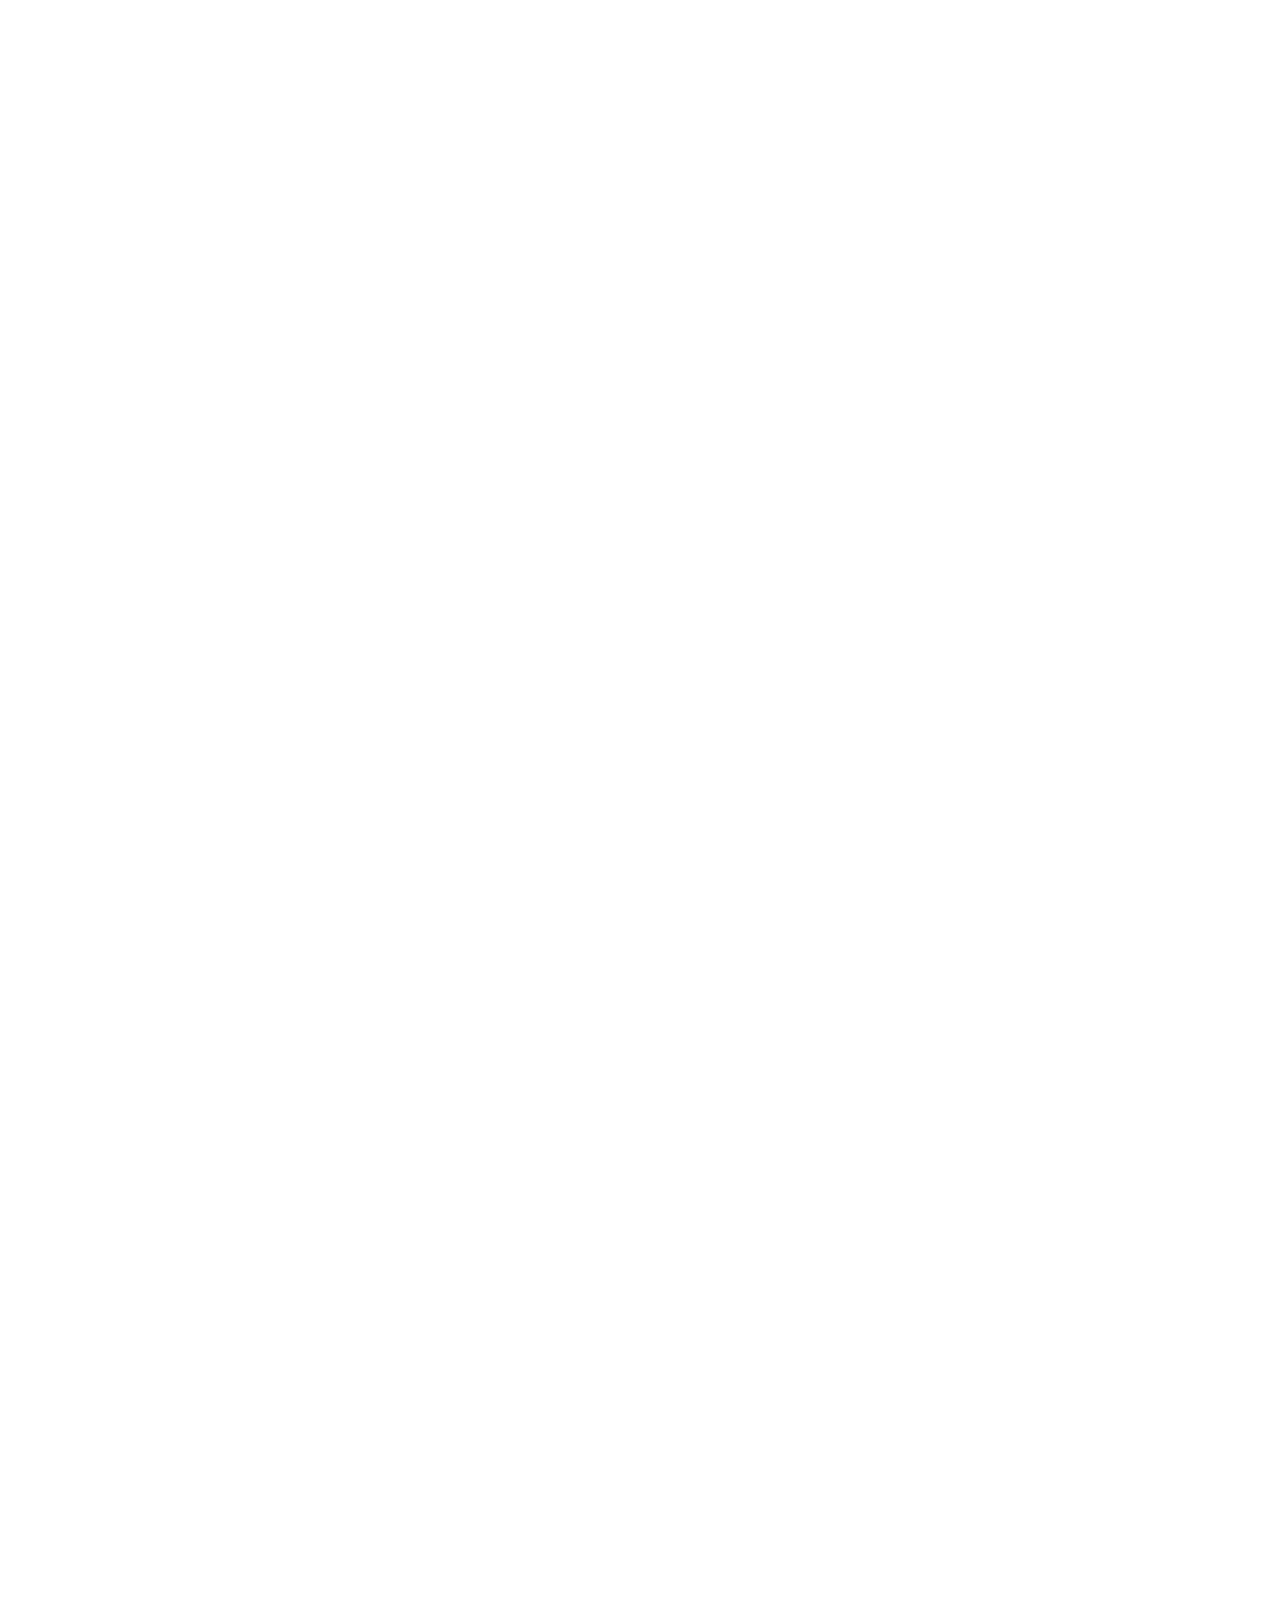
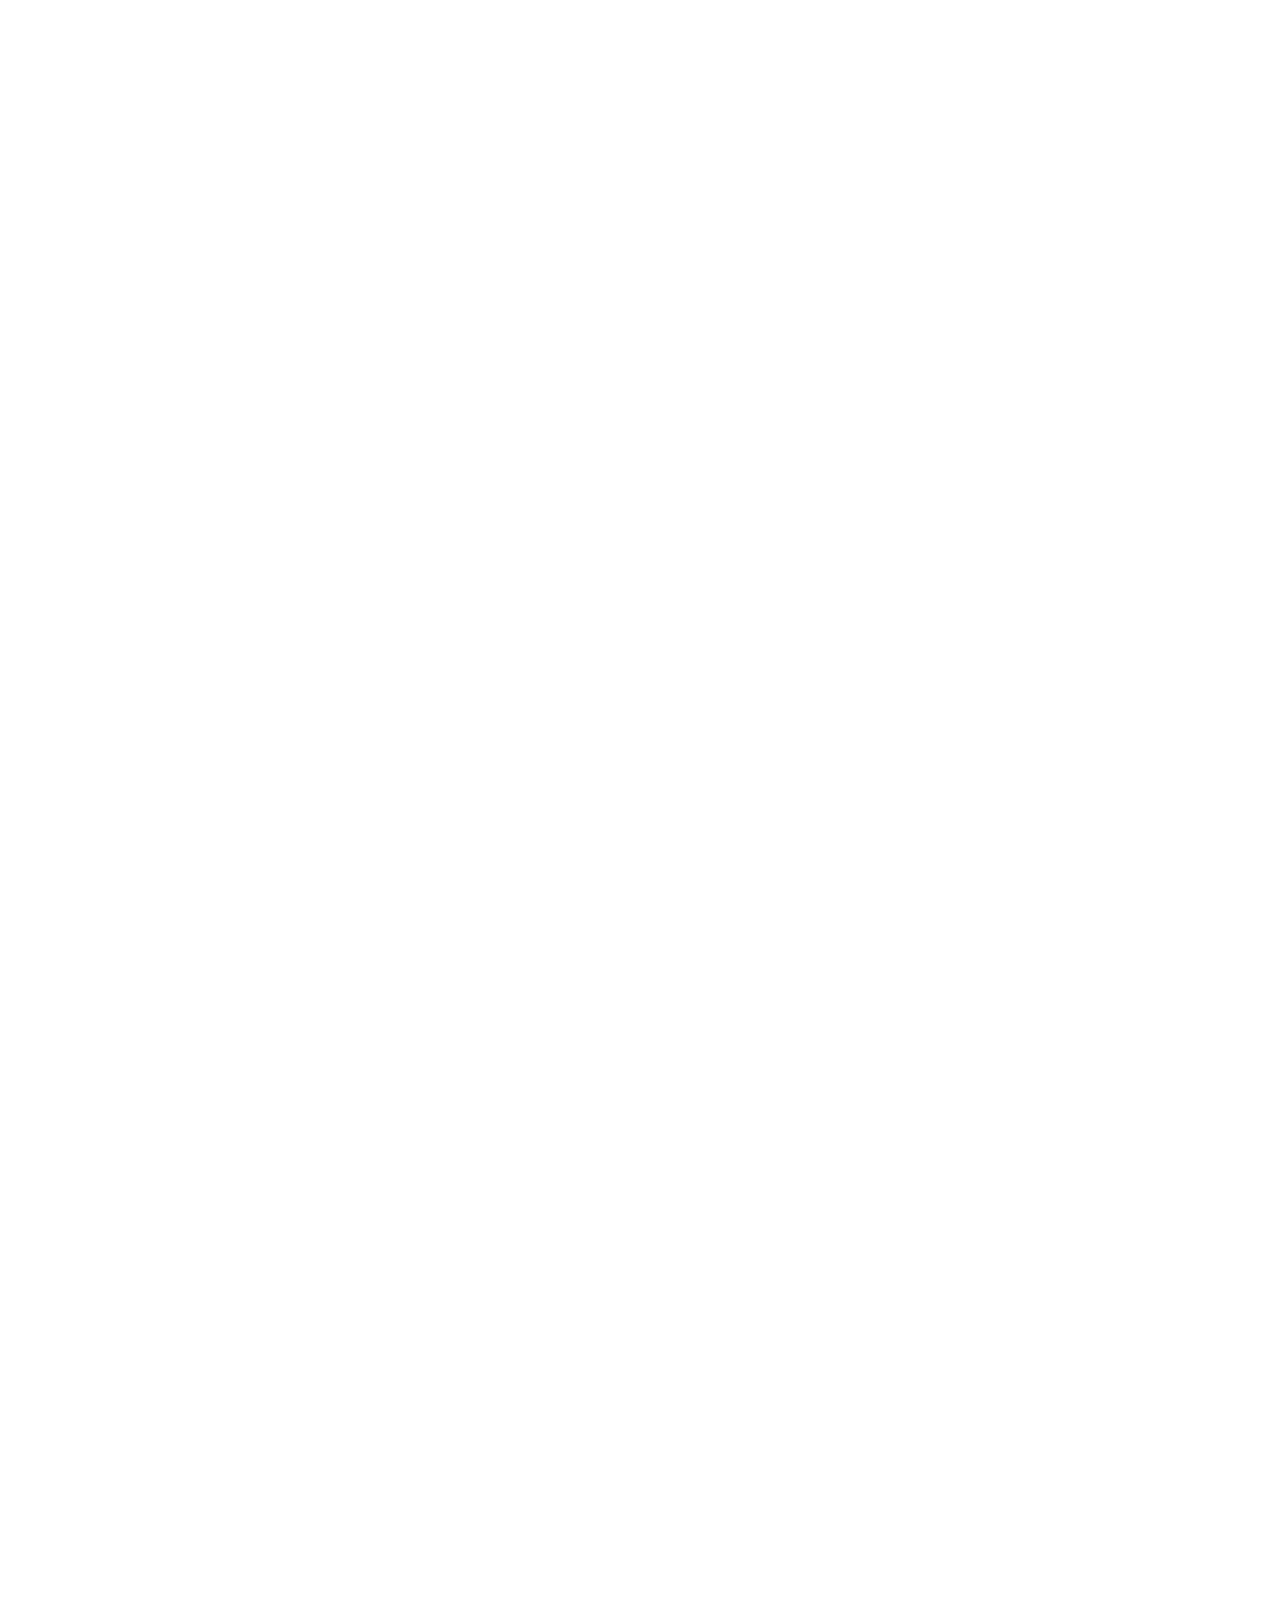
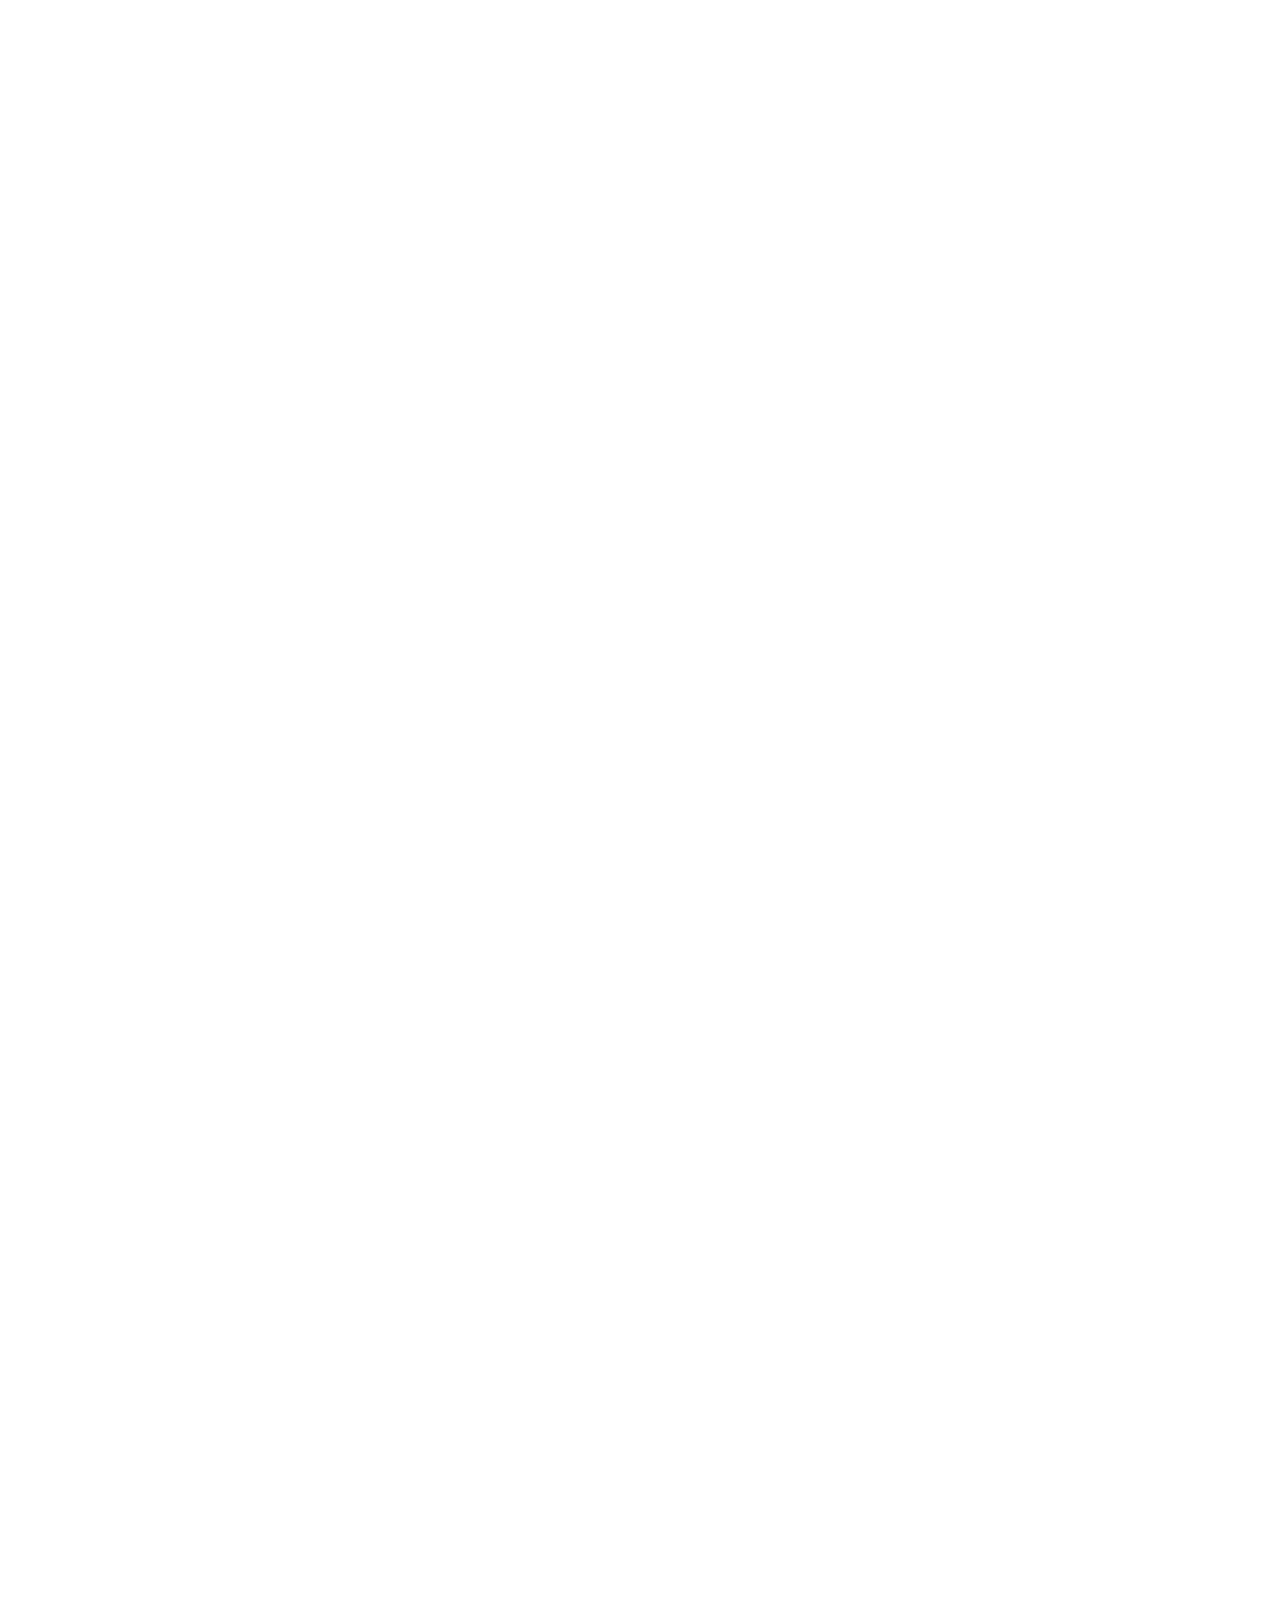
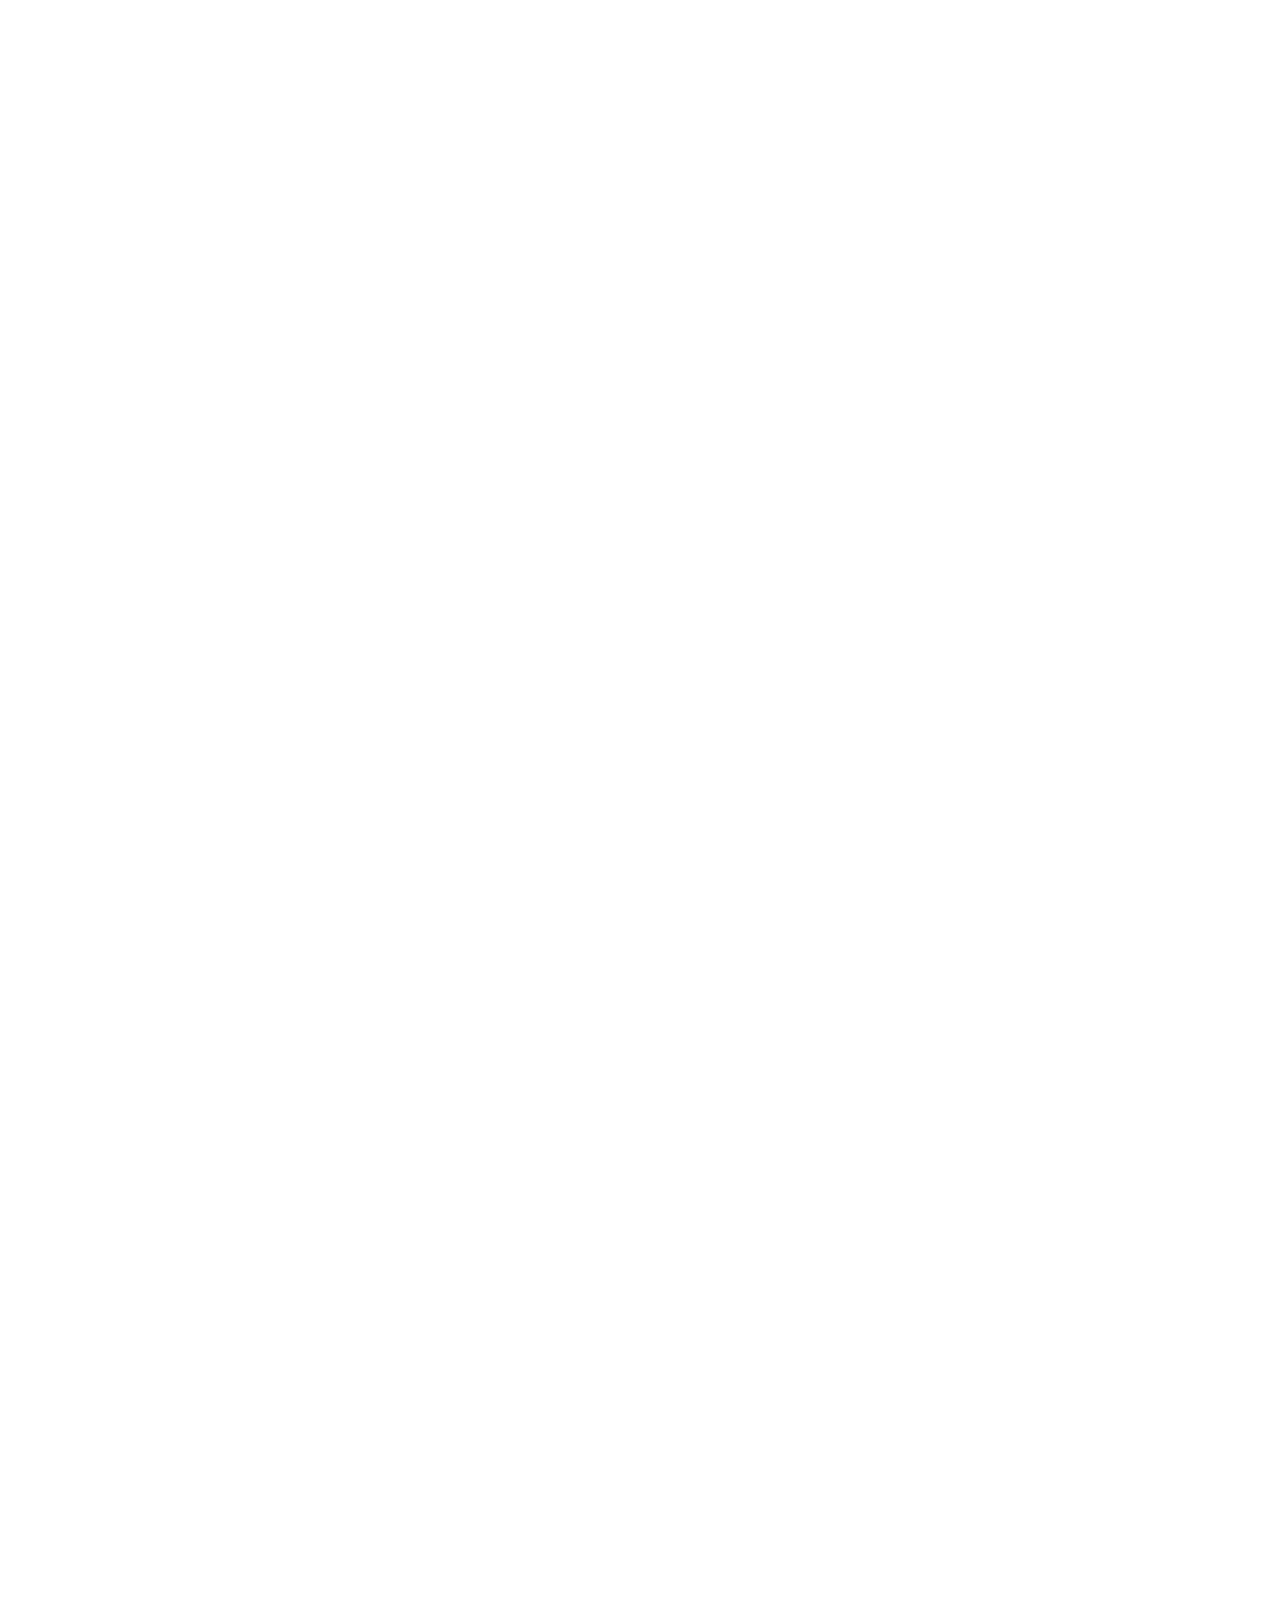
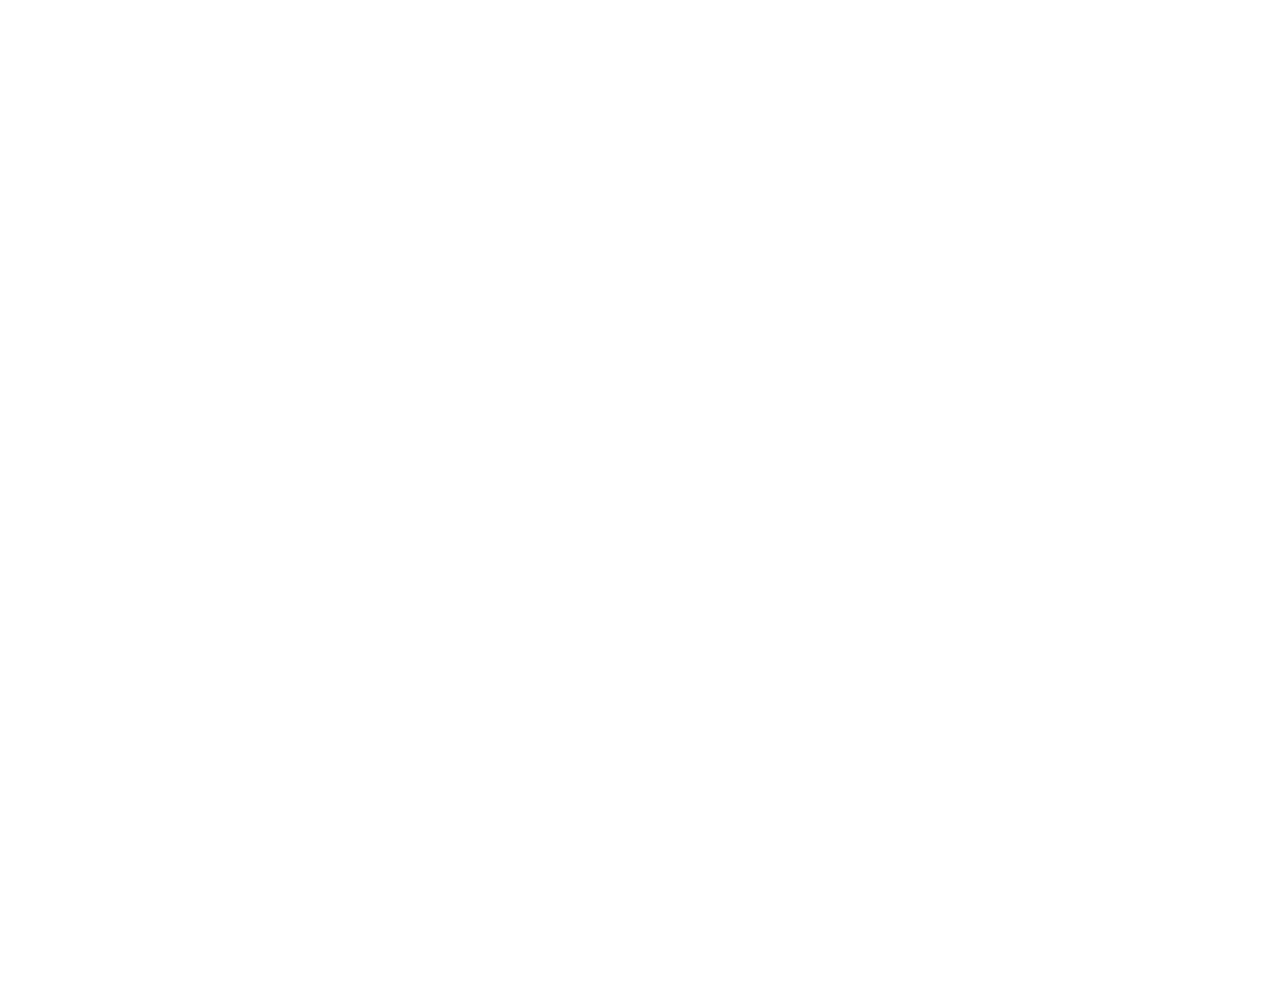
==== commit 9e066551: "done" ====
--- a/index.html
+++ b/index.html
@@ -10,33 +10,46 @@
 <body>
 
     <svg class="svg">
+
         <rect width="1300" height="524" x="0" y="0" fill="#93D6E1"/>
         <circle r="50" cx="200" cy="70" fill="#fff" />
         <circle r="55" cx="140" cy="100" fill="#fff" />
         <circle r="55" cx="220" cy="125" fill="#fff" />
         <circle r="55" cx="270" cy="94" fill="#fff" />
 
+
         <circle r="50" cx="700" cy="70" fill="#fff" />
         <circle r="55" cx="640" cy="100" fill="#fff" />
         <circle r="55" cx="720" cy="125" fill="#fff" />
         <circle r="55" cx="770" cy="94" fill="#fff" />
         
+
         <circle r="50" cx="1100" cy="70" fill="#fff" />
         <circle r="55" cx="1040" cy="100" fill="#fff" />
         <circle r="55" cx="1120" cy="125" fill="#fff" />
         <circle r="55" cx="1170" cy="94" fill="#fff" />
+
 
         <rect width="1300" height="300" x="0" y="524" fill="#253A97"/>
         <polygon points="280,492 370,630 840,630 900,492" fill="#590D0B"/>
         <rect width="13" height="221" x="560" y="271" fill="#A03533"/>
         <polygon points="573,271  573,438  673,438" fill="#fff"/>
 
+
         <rect width="1300" height="170" x="0" y="824" fill="#D7D83D" />
         <polygon points="887,951 908,951 976,832 957,832" fill="#4F2C14"/>
+        <polygon points="1006,920 1028,920 1028,830 1006,830" fill="#4F2C14"/>
+        <polygon points="1116,951 1137,951 1089,832 1069,832" fill="#4F2C14"/>
+        <circle r="120" cx="1016" cy="750" fill="#ED2324"/>
+        <circle r="90" cx="1016" cy="750" fill="#fff"/>
+        <circle r="70" cx="1016" cy="750" fill="#ED2324"/>
+        <circle r="50" cx="1016" cy="750" fill="#fff"/>
+        <circle r="35" cx="1016" cy="750" fill="#ED2324"/>
+        <circle r="25" cx="1016" cy="750" fill="#fff"/>
+        <circle r="15" cx="1016" cy="750" fill="#ED2324"/>
 
 
 
-    </svg>
-    
+    </svg>    
 </body>
 </html>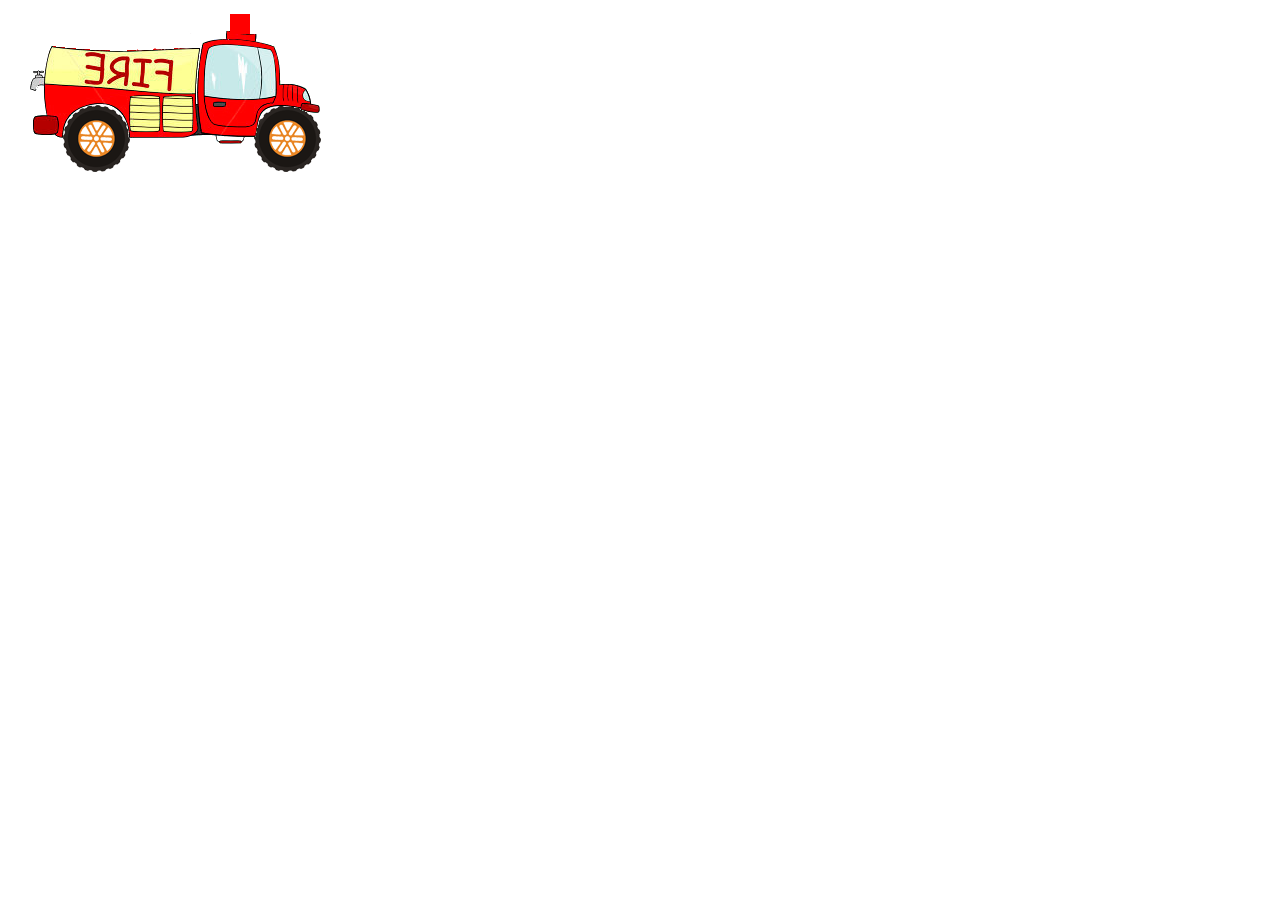
==== commit 0723255e: "done" ====
--- a/index.html
+++ b/index.html
@@ -4,52 +4,17 @@
     <meta charset="UTF-8">
     <meta http-equiv="X-UA-Compatible" content="IE=edge">
     <meta name="viewport" content="width=device-width, initial-scale=1.0">
-    <title>Document</title>
+    <title>animation</title>
     <link rel="stylesheet" href="./css/style.css">
 </head>
 <body>
+    <div class="wrap">
+        <img class="wheel left" src="./images/istockphoto-524019138-170667a.png" alt="wheel">
+        <img class="wheel right" src="./images/istockphoto-524019138-170667a.png" alt="wheel">
+        <img class="car" src="./images/car.png" alt="car">
+        <div class="alarm"></div>
+    </div>
 
-    <svg class="svg">
-
-        <rect width="1300" height="524" x="0" y="0" fill="#93D6E1"/>
-        <circle r="50" cx="200" cy="70" fill="#fff" />
-        <circle r="55" cx="140" cy="100" fill="#fff" />
-        <circle r="55" cx="220" cy="125" fill="#fff" />
-        <circle r="55" cx="270" cy="94" fill="#fff" />
-
-
-        <circle r="50" cx="700" cy="70" fill="#fff" />
-        <circle r="55" cx="640" cy="100" fill="#fff" />
-        <circle r="55" cx="720" cy="125" fill="#fff" />
-        <circle r="55" cx="770" cy="94" fill="#fff" />
-        
-
-        <circle r="50" cx="1100" cy="70" fill="#fff" />
-        <circle r="55" cx="1040" cy="100" fill="#fff" />
-        <circle r="55" cx="1120" cy="125" fill="#fff" />
-        <circle r="55" cx="1170" cy="94" fill="#fff" />
-
-
-        <rect width="1300" height="300" x="0" y="524" fill="#253A97"/>
-        <polygon points="280,492 370,630 840,630 900,492" fill="#590D0B"/>
-        <rect width="13" height="221" x="560" y="271" fill="#A03533"/>
-        <polygon points="573,271  573,438  673,438" fill="#fff"/>
-
-
-        <rect width="1300" height="170" x="0" y="824" fill="#D7D83D" />
-        <polygon points="887,951 908,951 976,832 957,832" fill="#4F2C14"/>
-        <polygon points="1006,920 1028,920 1028,830 1006,830" fill="#4F2C14"/>
-        <polygon points="1116,951 1137,951 1089,832 1069,832" fill="#4F2C14"/>
-        <circle r="120" cx="1016" cy="750" fill="#ED2324"/>
-        <circle r="90" cx="1016" cy="750" fill="#fff"/>
-        <circle r="70" cx="1016" cy="750" fill="#ED2324"/>
-        <circle r="50" cx="1016" cy="750" fill="#fff"/>
-        <circle r="35" cx="1016" cy="750" fill="#ED2324"/>
-        <circle r="25" cx="1016" cy="750" fill="#fff"/>
-        <circle r="15" cx="1016" cy="750" fill="#ED2324"/>
-
-
-
-    </svg>    
+    
 </body>
 </html>--- a/css/style.css
+++ b/css/style.css
@@ -5,7 +5,76 @@
     list-style: none;
     text-decoration: none;
 }
-svg{
-    width: 100%;
-    height: 1000vh;
+.wrap{
+    animation: Moves 5s infinite;
+    min-width: 300px;
+}
+img {
+    transform: scaleX(-1);
+  }
+.car{
+  position: absolute;
+  left: 30px;
+  top: 30px;
+  animation: carMove 5s linear infinite;
+}
+.wheel{
+  position: relative;
+  left: 0;
+  animation: spin 5s linear infinite;
+}
+.left{
+    left: 63px;
+    top: 105px;
+    animation: leftMove 5s linear infinite;
+}
+.right{
+    left: 183px;
+    top: 105px;
+    animation: rightMove 5s linear infinite;
+}
+.alarm{
+    background: red;
+    height: 20px;
+    width: 20px;
+    position: relative;
+    top: -57px;
+    left: 230px;
+    animation: blinking 1s linear infinite;
+}
+
+@keyframes leftMove {
+    0%{
+        transform: rotate(0deg);
+    }
+    100% {
+        transform: rotate(360deg);
+    }
+}
+@keyframes rightMove {
+    0%{
+        transform: rotate(0deg);
+
+    }
+    100% {
+        transform: rotate(360deg);
+
+    }
+}
+
+@keyframes blinking {
+    0% {
+      background-color: red;
+    }
+    100% {
+      background-color: yellow;
+    }
+  }
+@keyframes Moves {
+    0%{
+        transform: translate(0);
+    }
+    100%{
+        transform: translate(80vw);
+    }
 }